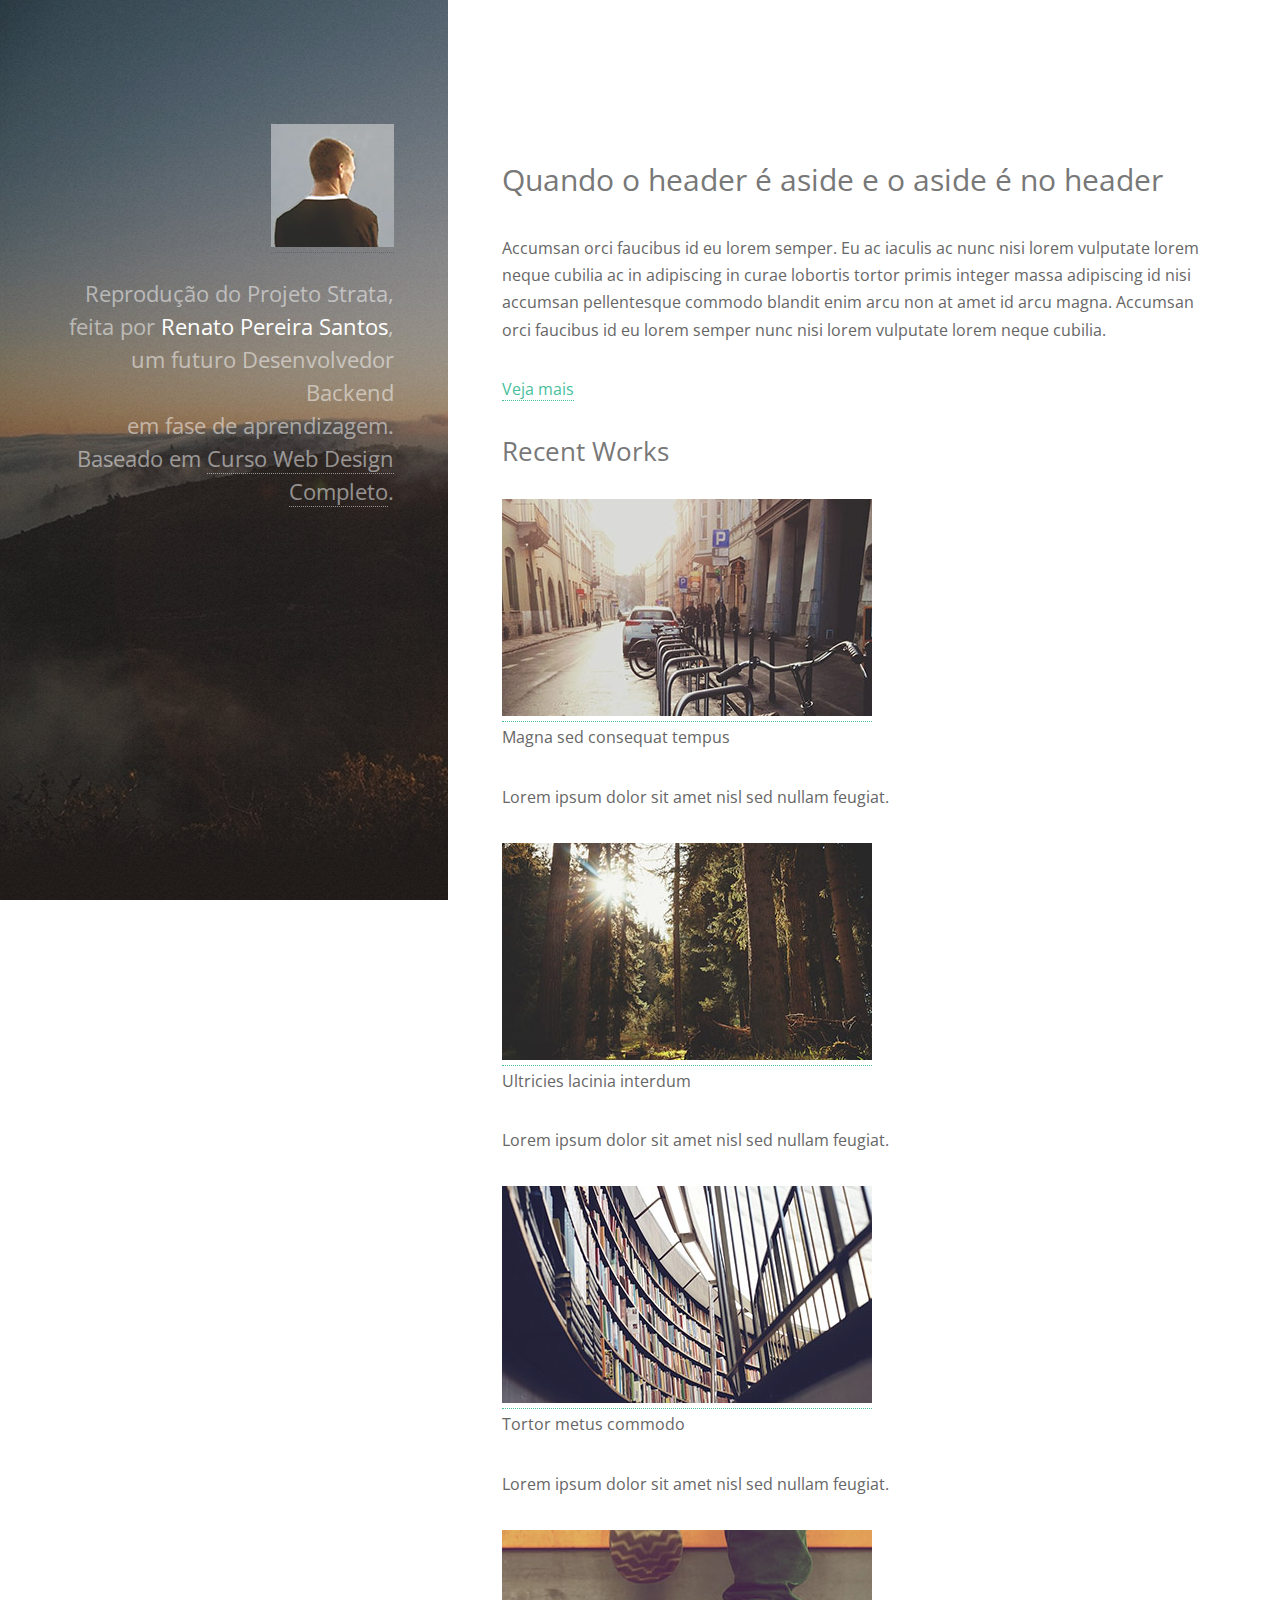
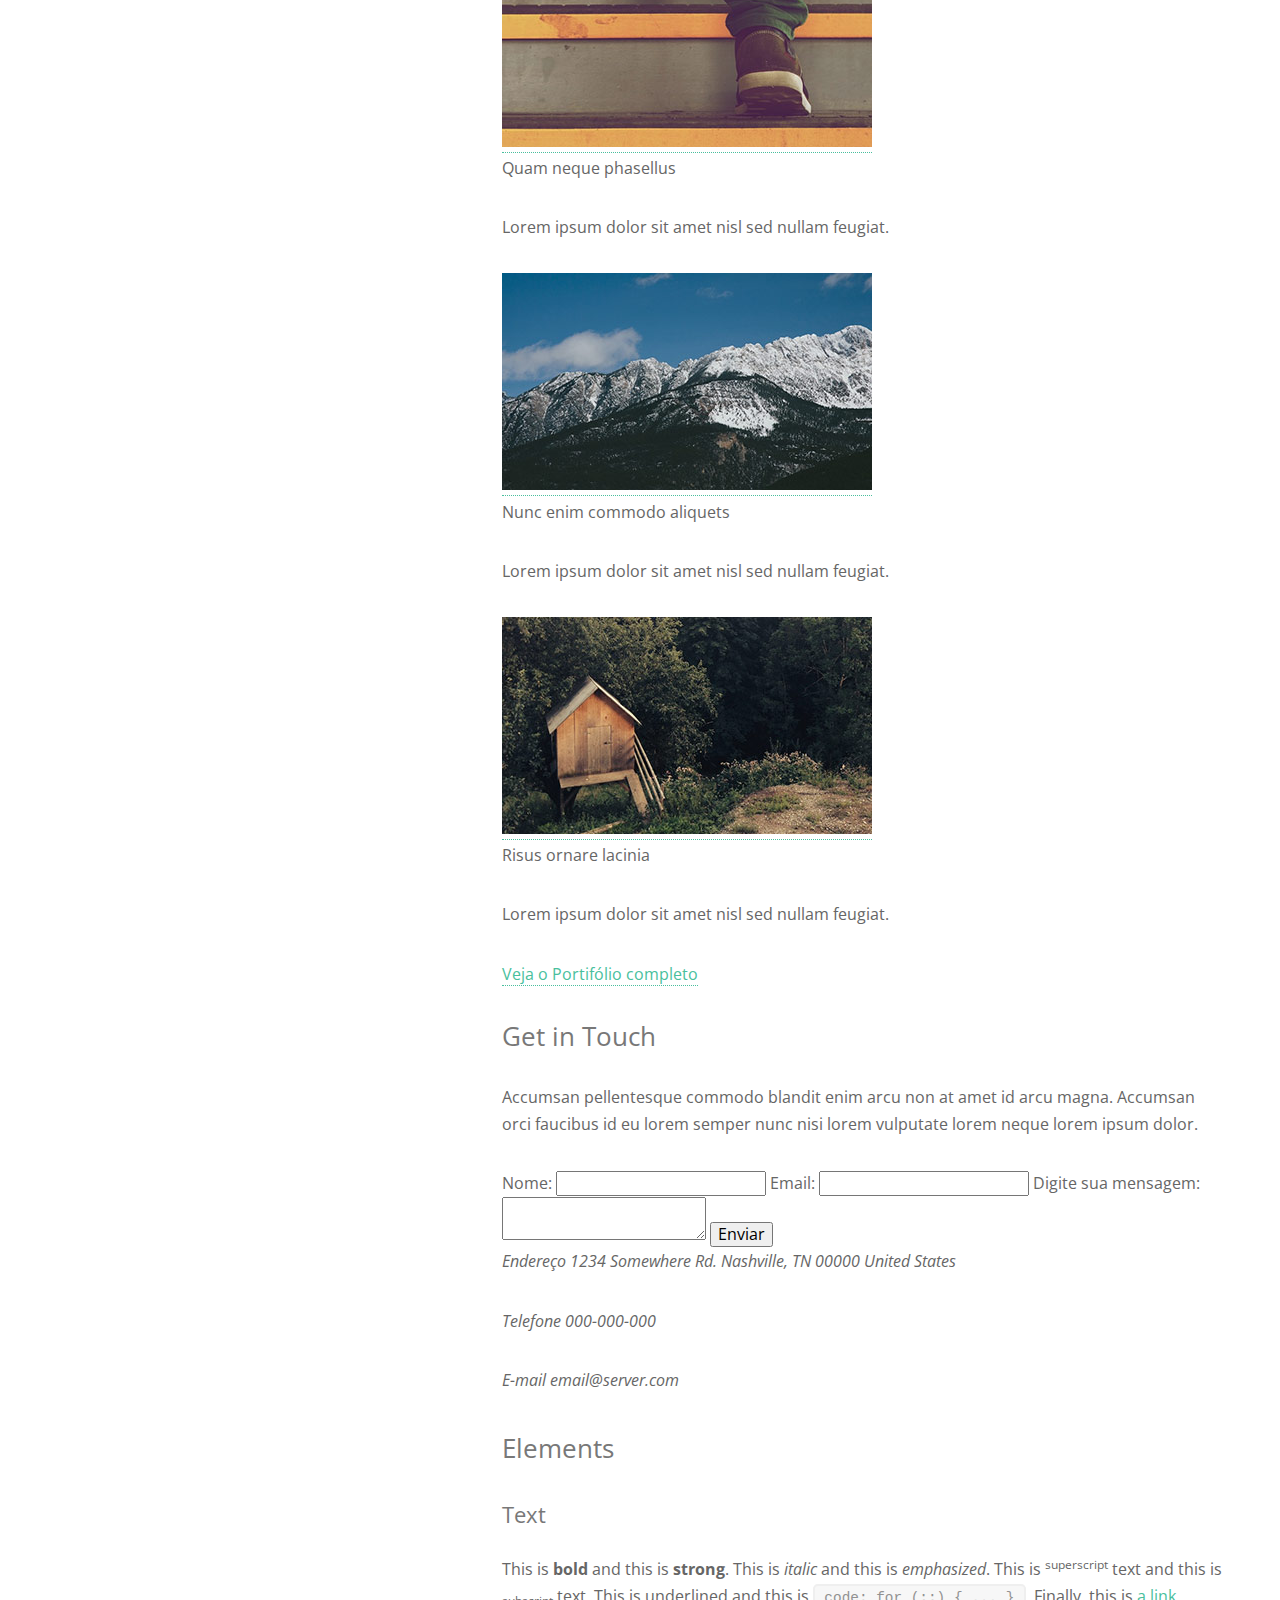
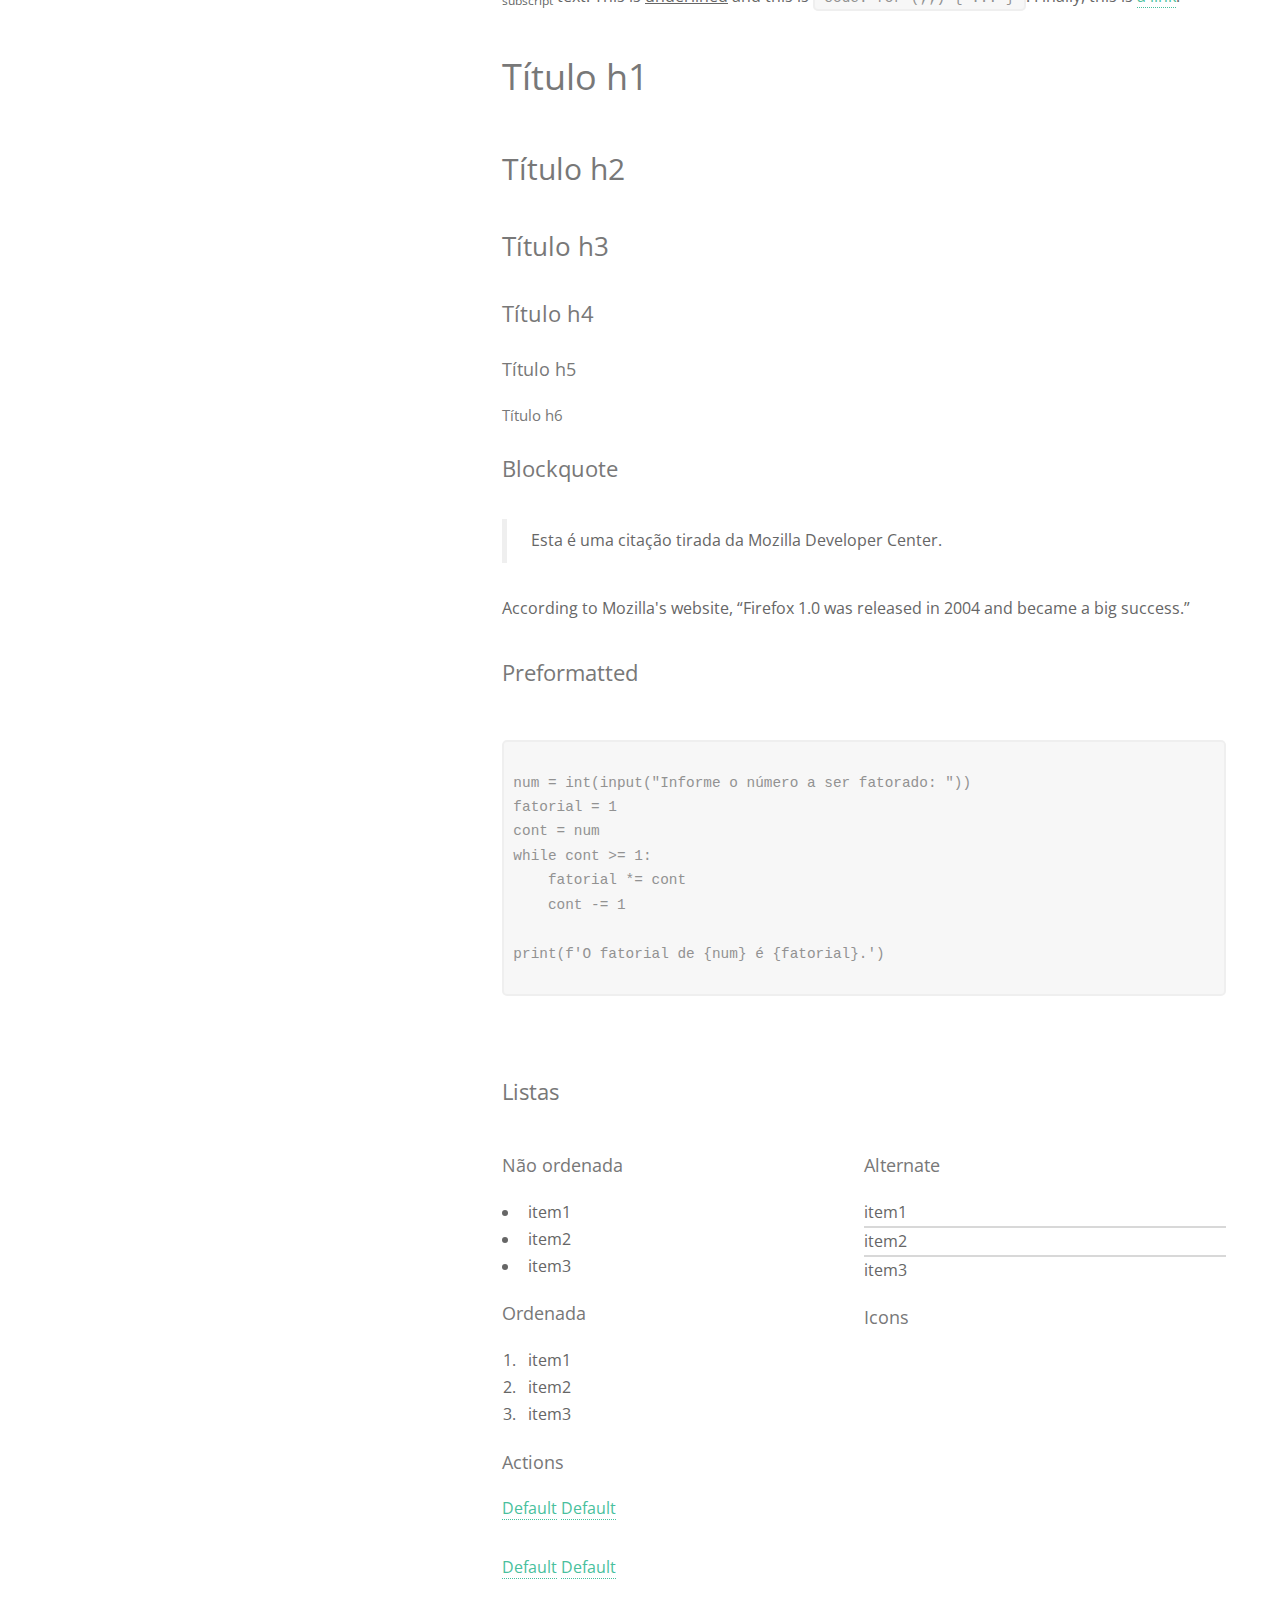
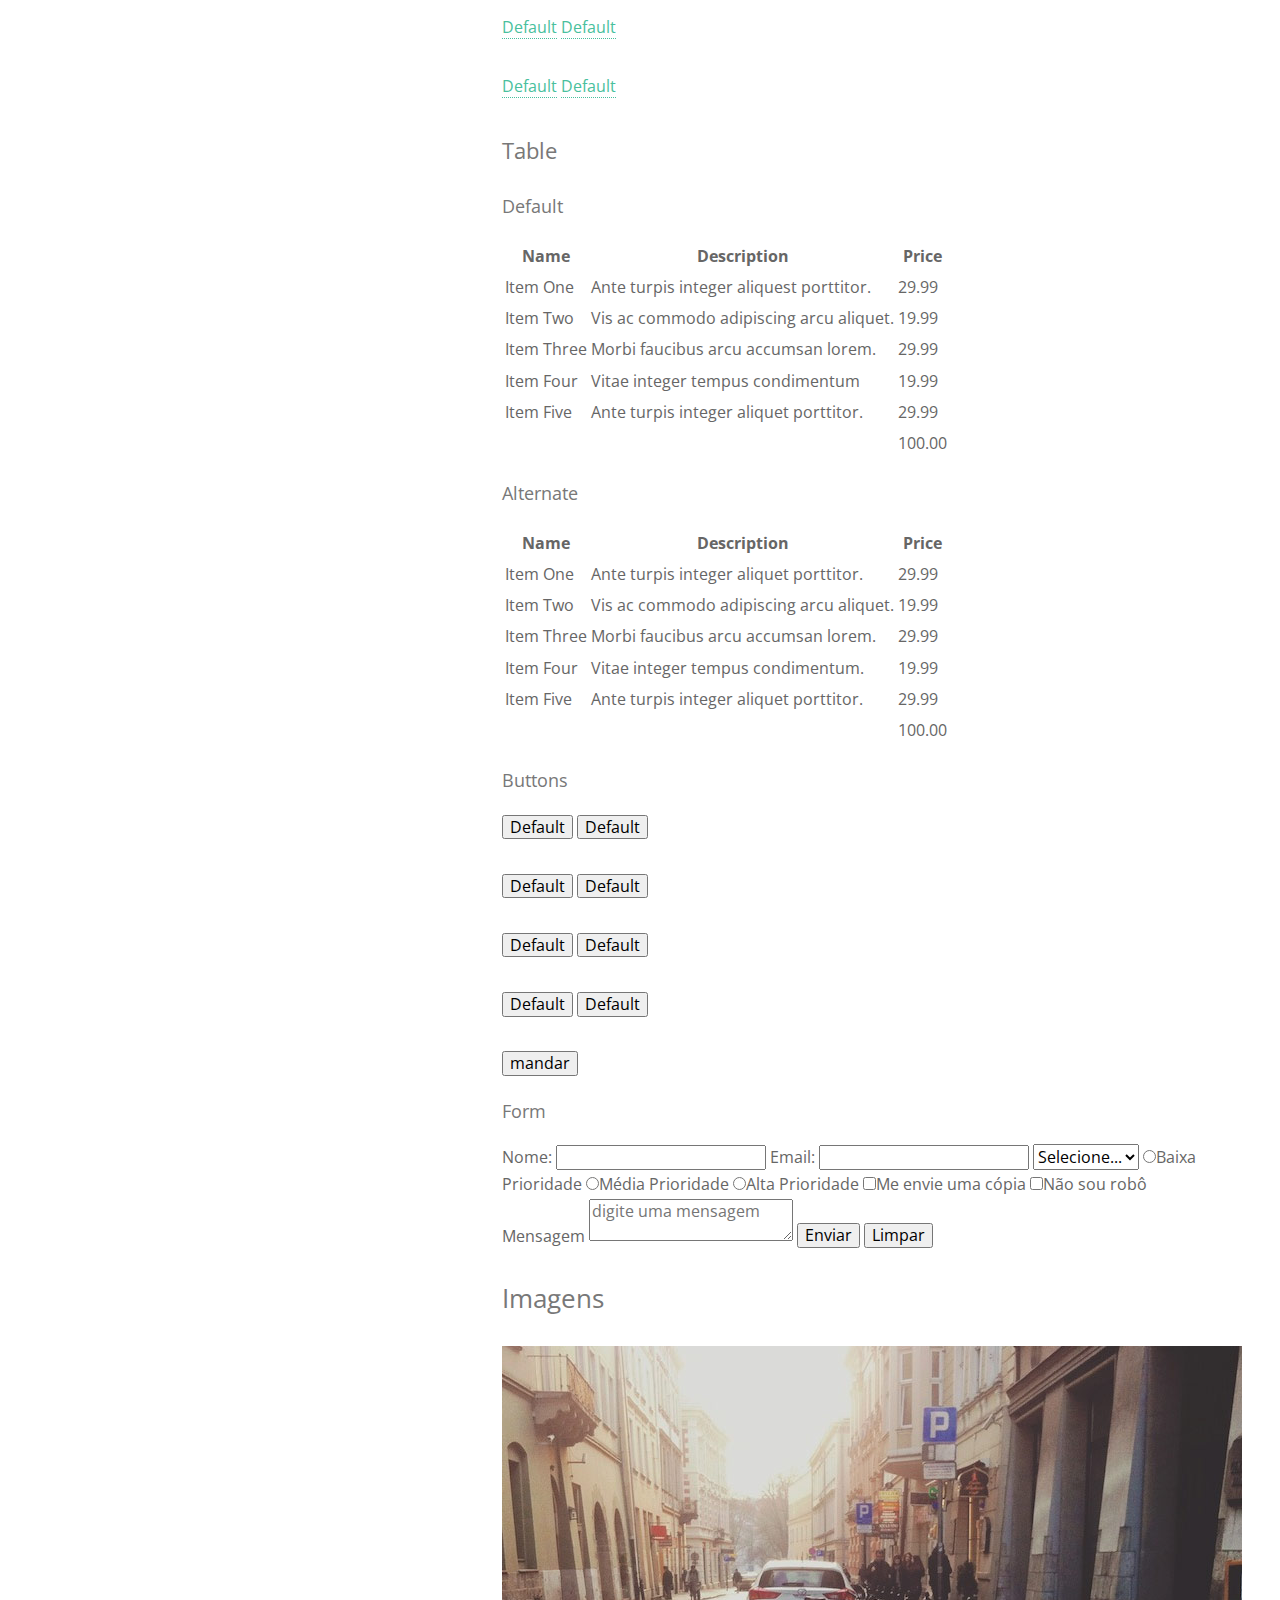
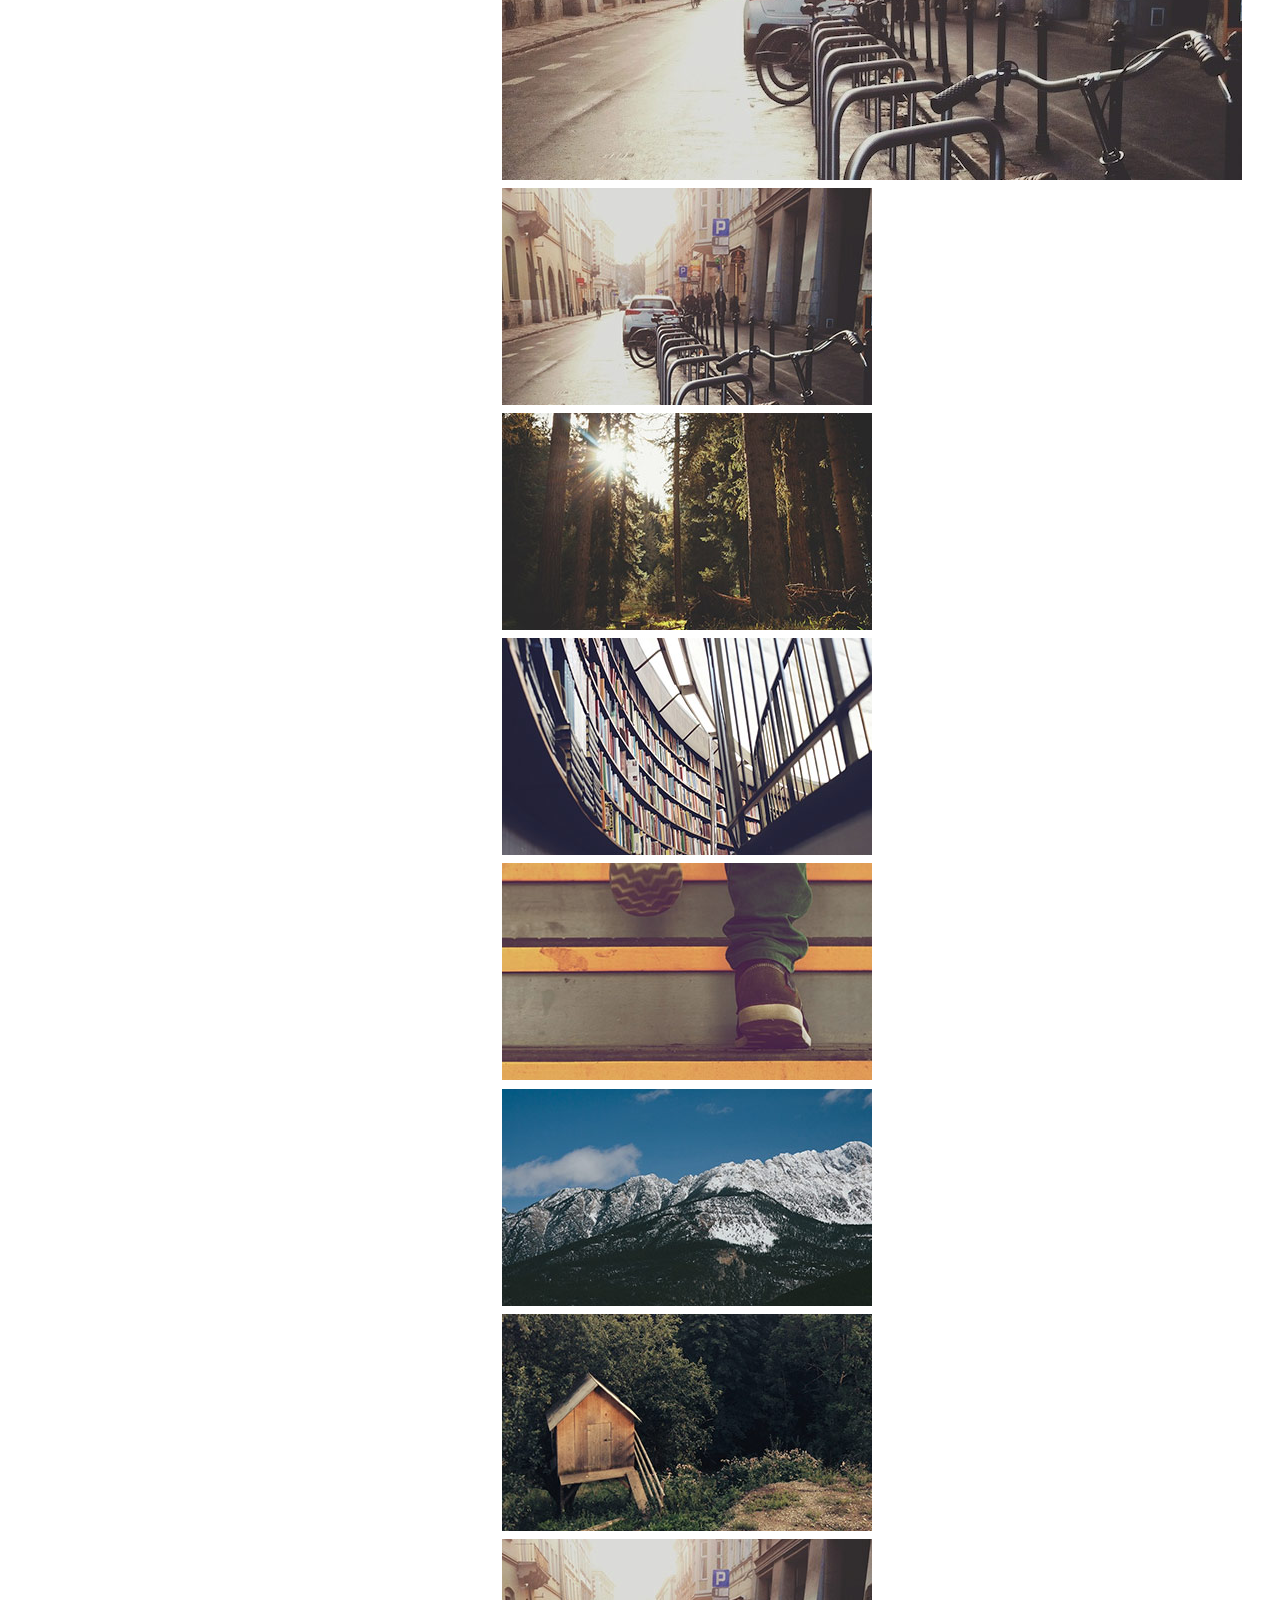
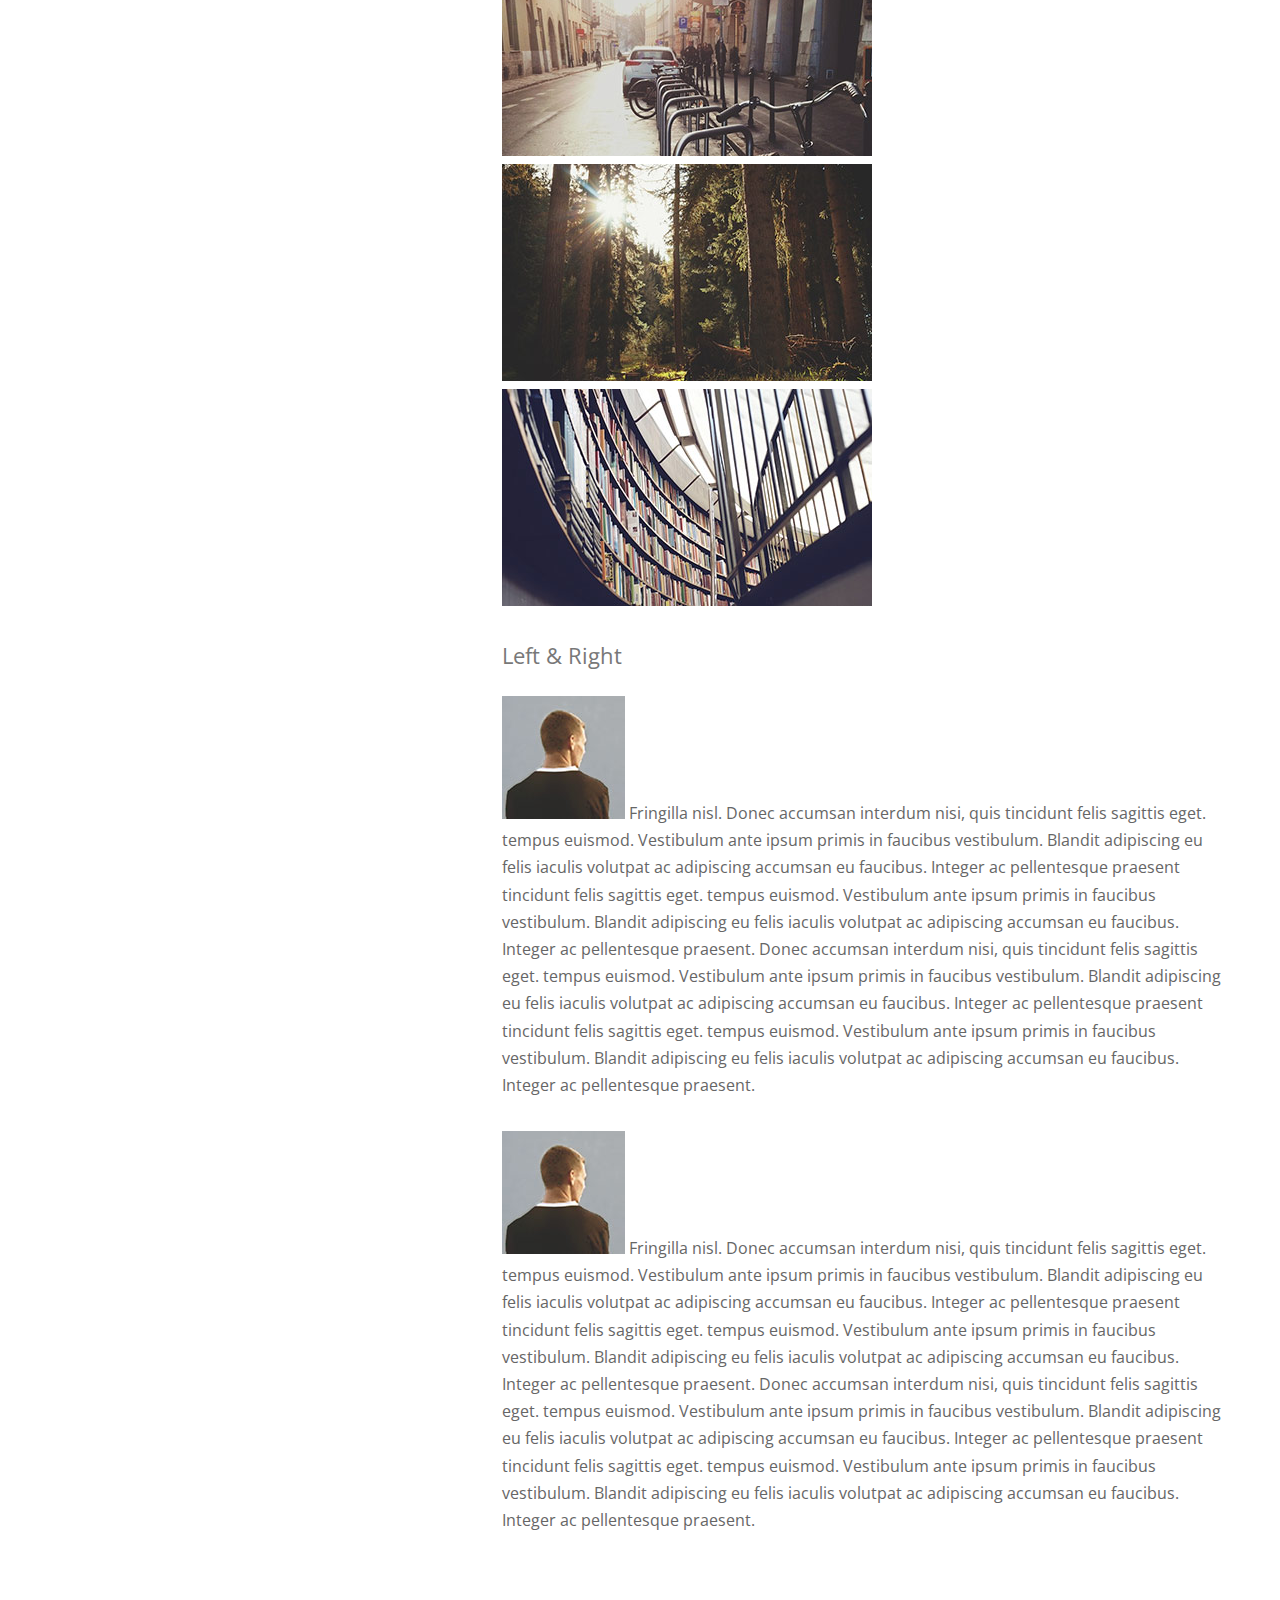
==== ProjetoStrata/index.html @ f1756f16 "att HTML/CSS" ====
<!DOCTYPE html>
<html lang="pt-br">
<head>
    <title>Projeto Strata</title>
    <meta charset="UTF-8">
    <meta name="author" content="Renato">
    <meta name="description" content="descrição da página">
    <meta name="keywords" content="html5, css, tecnologia">
    <link rel="stylesheet" href="https://use.fontawesome.com/releases/v5.0.13/css/all.css" integrity="sha384-DNOHZ68U8hZfKXOrtjWvjxusGo9WQnrNx2sqG0tfsghAvtVlRW3tvkXWZh58N9jp" crossorigin="anonymous">

    <link rel="preconnect" href="https://fonts.gstatic.com">
    <link href="https://fonts.googleapis.com/css2?family=Open+Sans&display=swap" rel="stylesheet"> 
    <link rel="stylesheet" href="css/normalize.css">
    <link rel="stylesheet" href="css/estilo.css">

</head>
<body>
    <header class="main-header">
        <a href="index.html" class="main-header-link">
            <img src="images/avatar.jpg" alt="texto alternativo">
        </a>
        <h1 class="main-header-title">Reprodução do Projeto Strata, <br> feita por <strong>Renato Pereira Santos</strong>, <br> um futuro Desenvolvedor Backend <br> em fase de aprendizagem. <br>
        Baseado em <a href="https://www.udemy.com/course/curso-web-design-fundamentos-aprenda-html-css-e-javascript/" class="main-header-link">Curso Web Design Completo</a>.</h1>
    </header>
    <main class="main-content">
        <section class="main-content-section">
            <h2>Quando o header é aside e o aside é no header</h2>

            <p>Accumsan orci faucibus id eu lorem semper. Eu ac iaculis ac nunc nisi lorem vulputate lorem neque cubilia ac in adipiscing in curae lobortis tortor primis integer massa adipiscing id nisi accumsan pellentesque commodo blandit enim arcu non at amet id arcu magna. Accumsan orci faucibus id eu lorem semper nunc nisi lorem vulputate lorem neque cubilia.</p>

            <a href="#" title="Veja mais" class="button-default">Veja mais</a>
        </section>

        <section class="main-content-section">
            <h3>Recent Works</h3>

            <article class="recent-works-card">
                <a href="images/fulls/01.jpg">
                    <img src="images/thumbs/01.jpg" alt="descrição">
                </a>
                <p class="recent-works-card-title">Magna sed consequat tempus</p>
                <p>Lorem ipsum dolor sit amet nisl sed nullam feugiat.</p>
            </article>

            <article class="recent-works-card">
                <a href="images/fulls/02.jpg">
                    <img src="images/thumbs/02.jpg" alt="descrição">
                </a>
                <p class="recent-works-card-title">Ultricies lacinia interdum</p>
                <p>Lorem ipsum dolor sit amet nisl sed nullam feugiat.</p>
            </article>

            <article class="recent-works-card">
                <a href="images/fulls/03.jpg">
                    <img src="images/thumbs/03.jpg" alt="descrição">
                </a>
                <p class="recent-works-card-title">Tortor metus commodo</p>
                <p>Lorem ipsum dolor sit amet nisl sed nullam feugiat.</p>
            </article>

            <article class="recent-works-card">
                <a href="images/fulls/04.jpg">
                    <img src="images/thumbs/04.jpg" alt="descrição">
                </a>
                <p class="recent-works-card-title">Quam neque phasellus</p>
                <p>Lorem ipsum dolor sit amet nisl sed nullam feugiat.</p>
            </article>

            <article class="recent-works-card">
                <a href="images/fulls/05.jpg">
                    <img src="images/thumbs/05.jpg" alt="descrição">
                </a>
                <p class="recent-works-card-title">Nunc enim commodo aliquets</p>
                <p>Lorem ipsum dolor sit amet nisl sed nullam feugiat.</p>
            </article>

            <article class="recent-works-card">
                <a href="images/fulls/06.jpg">
                    <img src="images/thumbs/06.jpg" alt="descrição">
                </a>
                <p class="recent-works-card-title">Risus ornare lacinia</p>
                <p>Lorem ipsum dolor sit amet nisl sed nullam feugiat.</p>
            </article>

            <a href="#" title="Veja o Portifólio completo" class="button-default">Veja o Portifólio completo</a>
        </section>

        <section class="main-content-section">
            <h3>Get in Touch</h3>

            <p>Accumsan pellentesque commodo blandit enim arcu non at amet id arcu magna. Accumsan orci faucibus id eu lorem semper nunc nisi lorem vulputate lorem neque lorem ipsum dolor.</p>

            <form action="#" method="POST">
                <label for="nome">Nome:</label>
                <input type="text" name="nome" id="nome">

                <label for="email">Email:</label>
                <input type="email" name="email" id="email">

                <label for="mensagem">Digite sua mensagem:</label>
                <textarea name="mensagem" id="mensagem" ></textarea>
                <input type="submit" value="Enviar">
            </form>

            <address>
                <p>
                    <span>Endereço</span>
                    1234 Somewhere Rd. Nashville, TN 00000 United States 
                </p>

                <p>
                    <span>Telefone</span>
                    000-000-000
                </p>

                <p>
                    <span>E-mail</span>
                    email@server.com
                </p>
            </address>
        </section>

        <section class="main-content-section">
            <h3>Elements</h3>

            <h4>Text</h4>
            <p>This is <b>bold</b> and this is <strong>strong</strong>. This is <i>italic</i> and this is <em>emphasized</em>. This is <sup>superscript</sup> text and this is <sub>subscript</sub> text. This is <u>underlined</u> and this is <code>code: for (;;) { ... }</code>. Finally, this is <a href="#">a link</a>. 
            </p>

            <h1>Título h1</h1>
            <h2>Título h2</h2>
            <h3>Título h3</h3>
            <h4>Título h4</h4>
            <h5>Título h5</h5>
            <h6>Título h6</h6>

            <h4>Blockquote</h4>
            <blockquote cite="http://developer.mozilla.org">Esta é uma citação tirada da Mozilla Developer Center.</blockquote>

              <p>According to Mozilla's website,
                <q
                cite="https://www.mozilla.org/en-US/about/history/details/">Firefox 1.0
                was released in 2004 and became a big success.</q></p>
            
            <h4>Preformatted</h4>

            <pre>
                <code>
num = int(input("Informe o número a ser fatorado: "))
fatorial = 1
cont = num
while cont >= 1:
    fatorial *= cont
    cont -= 1

print(f'O fatorial de {num} é {fatorial}.')
                </code>
            </pre>

            <h4>Listas</h4>

            <div class="row">
                <div class="col-2">

                    <h5>Não ordenada</h5>
                    <ul>
                        <li>item1</li>
                        <li>item2</li>
                        <li>item3</li>
                    </ul>

                    <h5>Ordenada</h5>
                    <ol>
                        <li>item1</li>
                        <li>item2</li>
                        <li>item3</li>
                    </ol>

                </div>

                <div class="col-2">

                    <h5>Alternate</h5>
                    <ul class="ul-alternate">
                        <li>item1</li>
                        <li>item2</li>
                        <li>item3</li>
                    </ul>

                    <h5>Icons</h5>
                    <ul class="ul-icons">
                        <li><i class="fab fa-twitter"></i></li>
                        <li><i class="fab fa-facebook-square"></i></li>
                        <li><i class="fab fa-github"></i></li>
                        <li><i class="fab fa-instagram"></i></li>
                    </ul>

                </div>
            </div>
            

            <h5>Actions</h5>

            <p>
                <a href="#" class="button-default">Default</a>
                <a href="#" class="button-default button-default-stroke">Default</a>
            </p>

            <p>
                <a href="#" class="button-default button-default-small">Default</a>
                <a href="#" class="button-default button-default-small button-default-stroke">Default</a>
            </p>

            <p>
                <a href="#" class="button-default button-default-full">Default</a>
                <a href="#" class="button-default button-default-full button-default-stroke">Default</a>
            </p>

            <p>
                <a href="#" class="button-default button-default-full button-small">Default</a>
                <a href="#" class="button-default button-default-full button-default-small button-default-stroke">Default</a>
            </p>

            <h4>Table</h4>

            <h5>Default</h5>

            <table class="table">
                <thead>
                    <th>Name</th>
                    <th>Description</th>
                    <th>Price</th>
                </thead>
                <tfoot>
                    <td colspan="2"></td>
                    <td>100.00</td>
                </tfoot>
                <tbody>
                    <tr>
                        <td>Item One</td>
                        <td>Ante turpis integer aliquest porttitor.</td>
                        <td>29.99</td>
                    </tr>
                    <tr>
                        <td>Item Two</td>
                        <td>Vis ac commodo adipiscing arcu aliquet.</td>
                        <td>19.99</td>
                    </tr>
                    <tr>
                        <td>Item Three</td>
                        <td>Morbi faucibus arcu accumsan lorem.</td>
                        <td>29.99</td>
                    </tr>
                    <tr>
                        <td>Item Four</td>
                        <td>Vitae integer tempus condimentum</td>
                        <td>19.99</td>
                    </tr>
                    <tr>
                        <td>Item Five</td>
                        <td>Ante turpis integer aliquet porttitor.</td>
                        <td>29.99</td>
                    </tr>
                </tbody>
            </table>

            <h5>Alternate</h5>

            <table class="table-alternate">
                <thead>
                    <th>Name</th>
                    <th>Description</th>
                    <th>Price</th>
                </thead>
                <tfoot>
                    <td colspan="2"></td>
                    <td>100.00</td>
                </tfoot>
                <tbody>
                    <tr>
                        <td>Item One</td>
                        <td>Ante turpis integer aliquet porttitor.</td>
                        <td>29.99</td>
                    </tr>
                    <tr>
                        <td>Item Two</td>
                        <td>Vis ac commodo adipiscing arcu aliquet.</td>
                        <td>19.99</td>
                    </tr>
                    <tr>
                        <td>Item Three</td>
                        <td>Morbi faucibus arcu accumsan lorem.</td>
                        <td>29.99</td>
                    </tr>
                    <tr>
                        <td>Item Four</td>
                        <td>Vitae integer tempus condimentum.</td>
                        <td>19.99</td>
                    </tr>
                    <tr>
                        <td>Item Five</td>
                        <td>Ante turpis integer aliquet porttitor.</td>
                        <td>29.99</td>
                    </tr>
                </tbody>
            </table>

            <h5>Buttons</h5>

            <p>
                <button class="button-default">Default</button>
                <button class="button-default button-default-stroke">Default</button>
            </p>

            <p>
                <button class="button-default button-default-small">Default</button>
                <button class="button-default button-default-small button-default-stroke">Default</button>
            </p>

            <p>
                <button class="button-default button-default-full">Default</button>
                <button class="button-default button-default-full button-default-stroke">Default</button>
            </p>

            <p>
                <button class="button-default button-default-full button-small">Default</button>
                <button class="button-default button-default-full button-default-small button-default-stroke">Default</button>
            </p>

            <input type="submit" class="button-default" value="mandar">

            <h5>Form</h5>

            <form action="POST">
                <label for="name">Nome:</label>
                <input type="text" name="name" id="name">

                <label for="email">Email:</label>
                <input type="email" name="email" id="email">

                <select>
                    <option value="0">Selecione...</option>
                    <option value="1">HTML</option>
                    <option value="2">CSS</option>
                    <option value="3">JavaScript</option>
                </select>

                <label><input type="radio" value="baixa" name="prioridade">Baixa Prioridade</label>

                <label><input type="radio" value="media" name="prioridade">Média Prioridade</label>

                <label><input type="radio" value="alta" name="prioridade">Alta Prioridade</label>

                <label><input type="checkbox" name="copy" value="1">Me envie uma cópia</label>

                <label><input type="checkbox" name="human" value="1">Não sou robô</label>

                <label for="msg">Mensagem</label>
                <textarea placeholder="digite uma mensagem" id="msg"></textarea>

                <input type="submit" class="button-default" value="Enviar">

                <input type="reset" class="button-default-stroke" value="Limpar">
            </form>
        </section>

        <section>
            <h3>Imagens</h3>

            <div class="gallery-img">
                <img src="images/fulls/01.jpg" alt="descrição">
            </div>

            <div class="gallery-thumb">
                <img src="images/thumbs/01.jpg" alt="descrição">
                <img src="images/thumbs/02.jpg" alt="descrição">
                <img src="images/thumbs/03.jpg" alt="descrição">
                <img src="images/thumbs/04.jpg" alt="descrição">
                <img src="images/thumbs/05.jpg" alt="descrição">
                <img src="images/thumbs/06.jpg" alt="descrição">
                <img src="images/thumbs/01.jpg" alt="descrição">
                <img src="images/thumbs/02.jpg" alt="descrição">
                <img src="images/thumbs/03.jpg" alt="descrição">
            </div>

            <h4>Left &amp; Right</h4>

            <p>
                <img src="images/avatar.jpg" alt="perfil" class="img-left"> Fringilla nisl. Donec accumsan interdum nisi, quis tincidunt felis sagittis eget. tempus euismod. Vestibulum ante ipsum primis in faucibus vestibulum. Blandit adipiscing eu felis iaculis volutpat ac adipiscing accumsan eu faucibus. Integer ac pellentesque praesent tincidunt felis sagittis eget. tempus euismod. Vestibulum ante ipsum primis in faucibus vestibulum. Blandit adipiscing eu felis iaculis volutpat ac adipiscing accumsan eu faucibus. Integer ac pellentesque praesent. Donec accumsan interdum nisi, quis tincidunt felis sagittis eget. tempus euismod. Vestibulum ante ipsum primis in faucibus vestibulum. Blandit adipiscing eu felis iaculis volutpat ac adipiscing accumsan eu faucibus. Integer ac pellentesque praesent tincidunt felis sagittis eget. tempus euismod. Vestibulum ante ipsum primis in faucibus vestibulum. Blandit adipiscing eu felis iaculis volutpat ac adipiscing accumsan eu faucibus. Integer ac pellentesque praesent.
            </p>
            <p>
                <img src="images/avatar.jpg" alt="perfil" class="img-right"> Fringilla nisl. Donec accumsan interdum nisi, quis tincidunt felis sagittis eget. tempus euismod. Vestibulum ante ipsum primis in faucibus vestibulum. Blandit adipiscing eu felis iaculis volutpat ac adipiscing accumsan eu faucibus. Integer ac pellentesque praesent tincidunt felis sagittis eget. tempus euismod. Vestibulum ante ipsum primis in faucibus vestibulum. Blandit adipiscing eu felis iaculis volutpat ac adipiscing accumsan eu faucibus. Integer ac pellentesque praesent. Donec accumsan interdum nisi, quis tincidunt felis sagittis eget. tempus euismod. Vestibulum ante ipsum primis in faucibus vestibulum. Blandit adipiscing eu felis iaculis volutpat ac adipiscing accumsan eu faucibus. Integer ac pellentesque praesent tincidunt felis sagittis eget. tempus euismod. Vestibulum ante ipsum primis in faucibus vestibulum. Blandit adipiscing eu felis iaculis volutpat ac adipiscing accumsan eu faucibus. Integer ac pellentesque praesent.
            </p>
        </section>
    </main>
    <footer class="main-footer"></footer>
</body>
</html>
---- ProjetoStrata/css/estilo.css ----
body{
    font-family: 'Open Sans', Arial, Helvetica, sans-serif;
    color: #666;
    line-height: 1.7;
}

a{
    transition: color .2s linear, border .2s linear;
    text-decoration: none;
    border-bottom: 1px dotted;
    color: #49bf9d;
}
a:hover{
    border-bottom-color: transparent;
}

p{
    margin: 0 0 2em;
}

h1, h2, h3, h4, h5, h6{
    color: #787878;
    font-weight: normal;
    /* 1em é sempre relativo ao tamanho da fonte (font-size) */
    margin: 1em 0;
}

h1{
    font-size: 36px;
}
h2{
    font-size: 30px;
}
h3{
    font-size: 26px;
}
h4{
    font-size: 22px;
}
h5{
    font-size: 18px;
}
h6{
    font-size: 15px;
}

sub, sup{
    font-size: 12px;
}
blockquote{
    border-left: 5px solid #efefef;
    margin: 2em 0;
    padding: .5em 0 .5em 1.5em;
}

code{
    background: #f7f7f7;
    border-radius: .35em;
    border: 2px solid #efefef;
    font-size: .9em;
    padding: .25em .65em;
    font-family: 'Courier New', Courier, monospace;
    color: #929292;
}

pre code{
    display: block;
}

ul, ol{
    margin: 0;
    padding: 0;
    padding-left: 1.1em;
}
li{
    padding-left: .5em;
}

.ul-alternate{
    list-style-type: none;
    padding-left: 0;

}
.ul-alternate li{
    border-bottom: 2px solid #d8d8d8;
    padding-left: 0;
}
.ul-alternate li:last-child{
    /* Estilizando o último elemento da ul (lista não ordenada) (last-child) */
    border: 0;
}

.ul-icons{
    list-style-type: none;
    padding-left: 0;
}
.ul-icons li{
    display: inline-block;
    font-size: 2em;
    color: #49bf9d;
}

.main-header{
    position: fixed;
    top: 0;
    left: 0;
    height: 100%;
    width: 35%;
    padding: 124px 54px 72px;
    box-sizing: border-box;
    background-image: url(../images/overlay.png), url(../images/bg.jpg);
    background-position: left top;
    background-size: auto, cover;
    text-align: right;
}

.main-header-title{
    font-size: 22px;
    line-height: 1.5;
    color: white;
    font-weight: normal;
    color: rgba(255, 255, 255, .5);
}

.main-header-title strong{
    color: white;
    font-weight: normal;
}

.main-header-link{
    /* O link está herdando a cor do elemento PAI (.main-header-title) */
    color: inherit;
}
.main-header-link:hover{
    color: #49bf9d;
}

.main-content{
    width: 65%;
    margin-left: 35%;
    padding: 124px 54px 72px;
    box-sizing: border-box;
}

.row{
    overflow: auto;
}

.col-2{
    width: 50%;
    float: left;
}
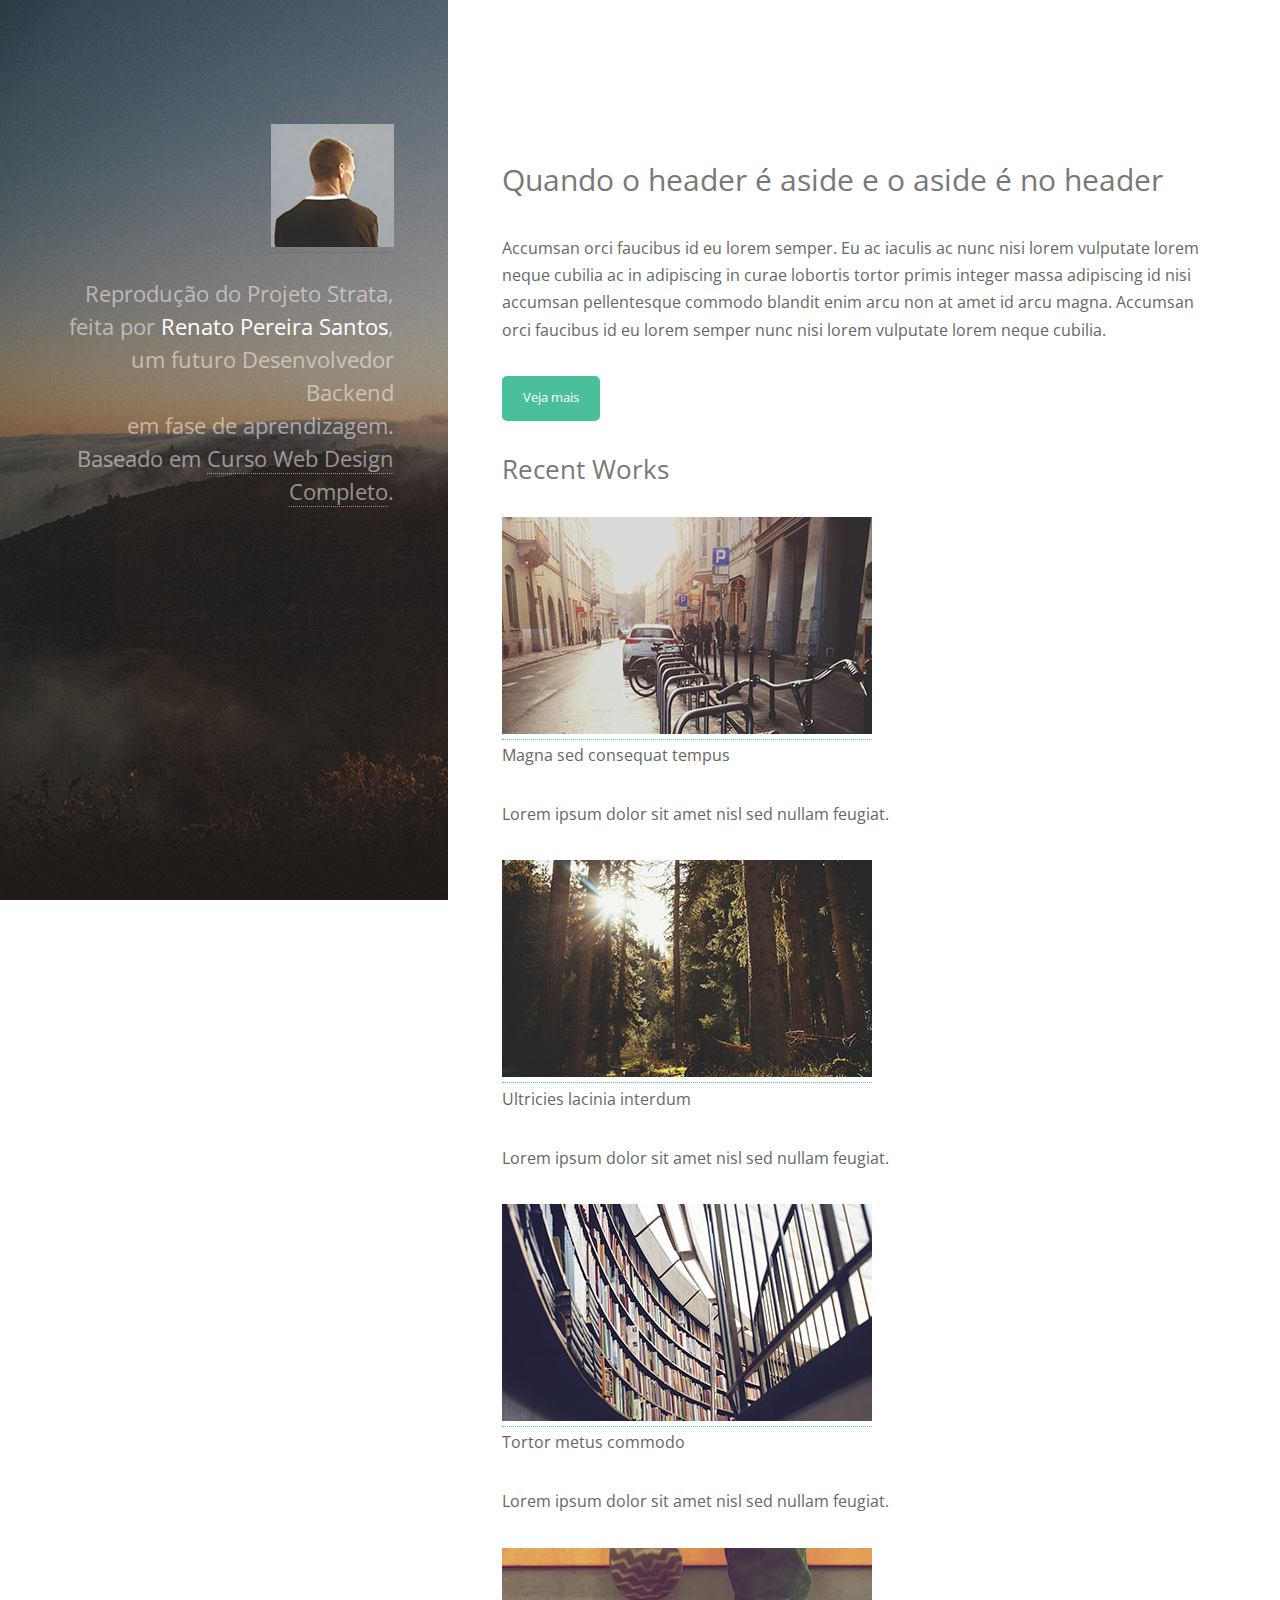
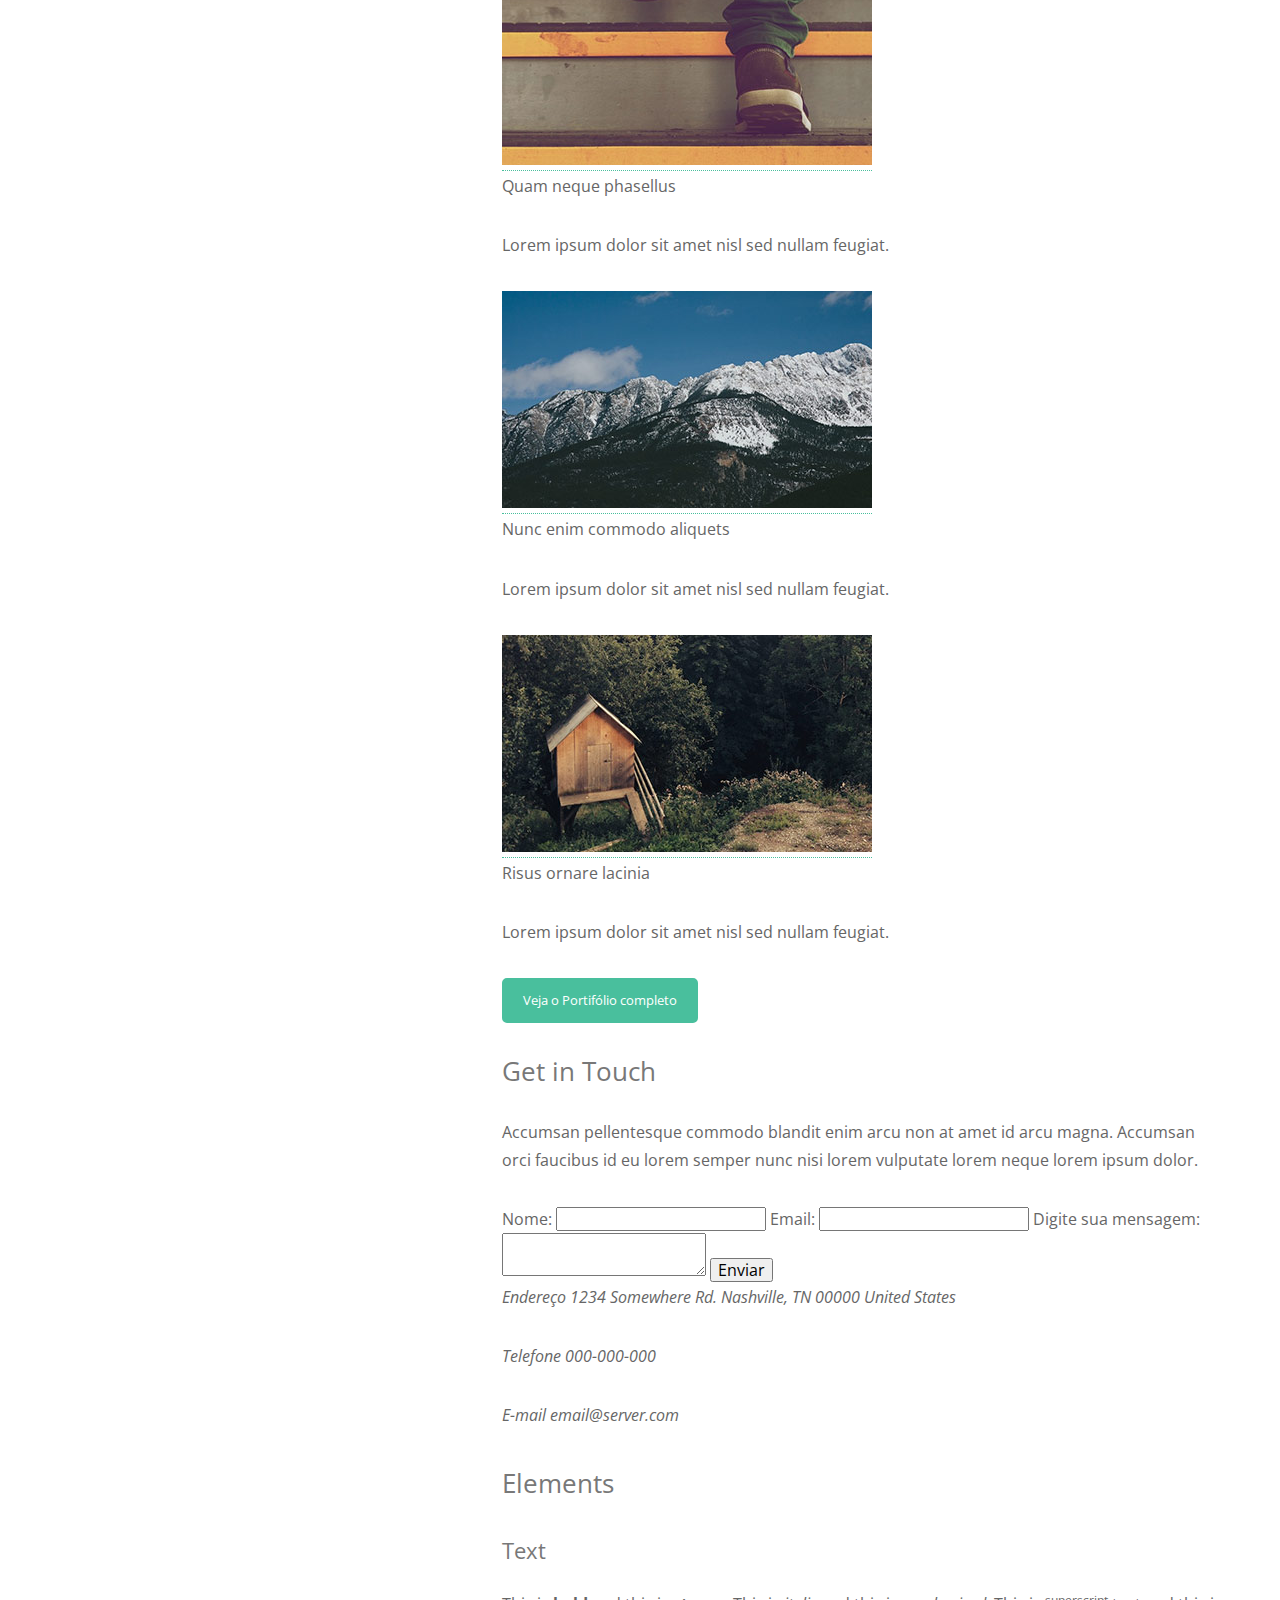
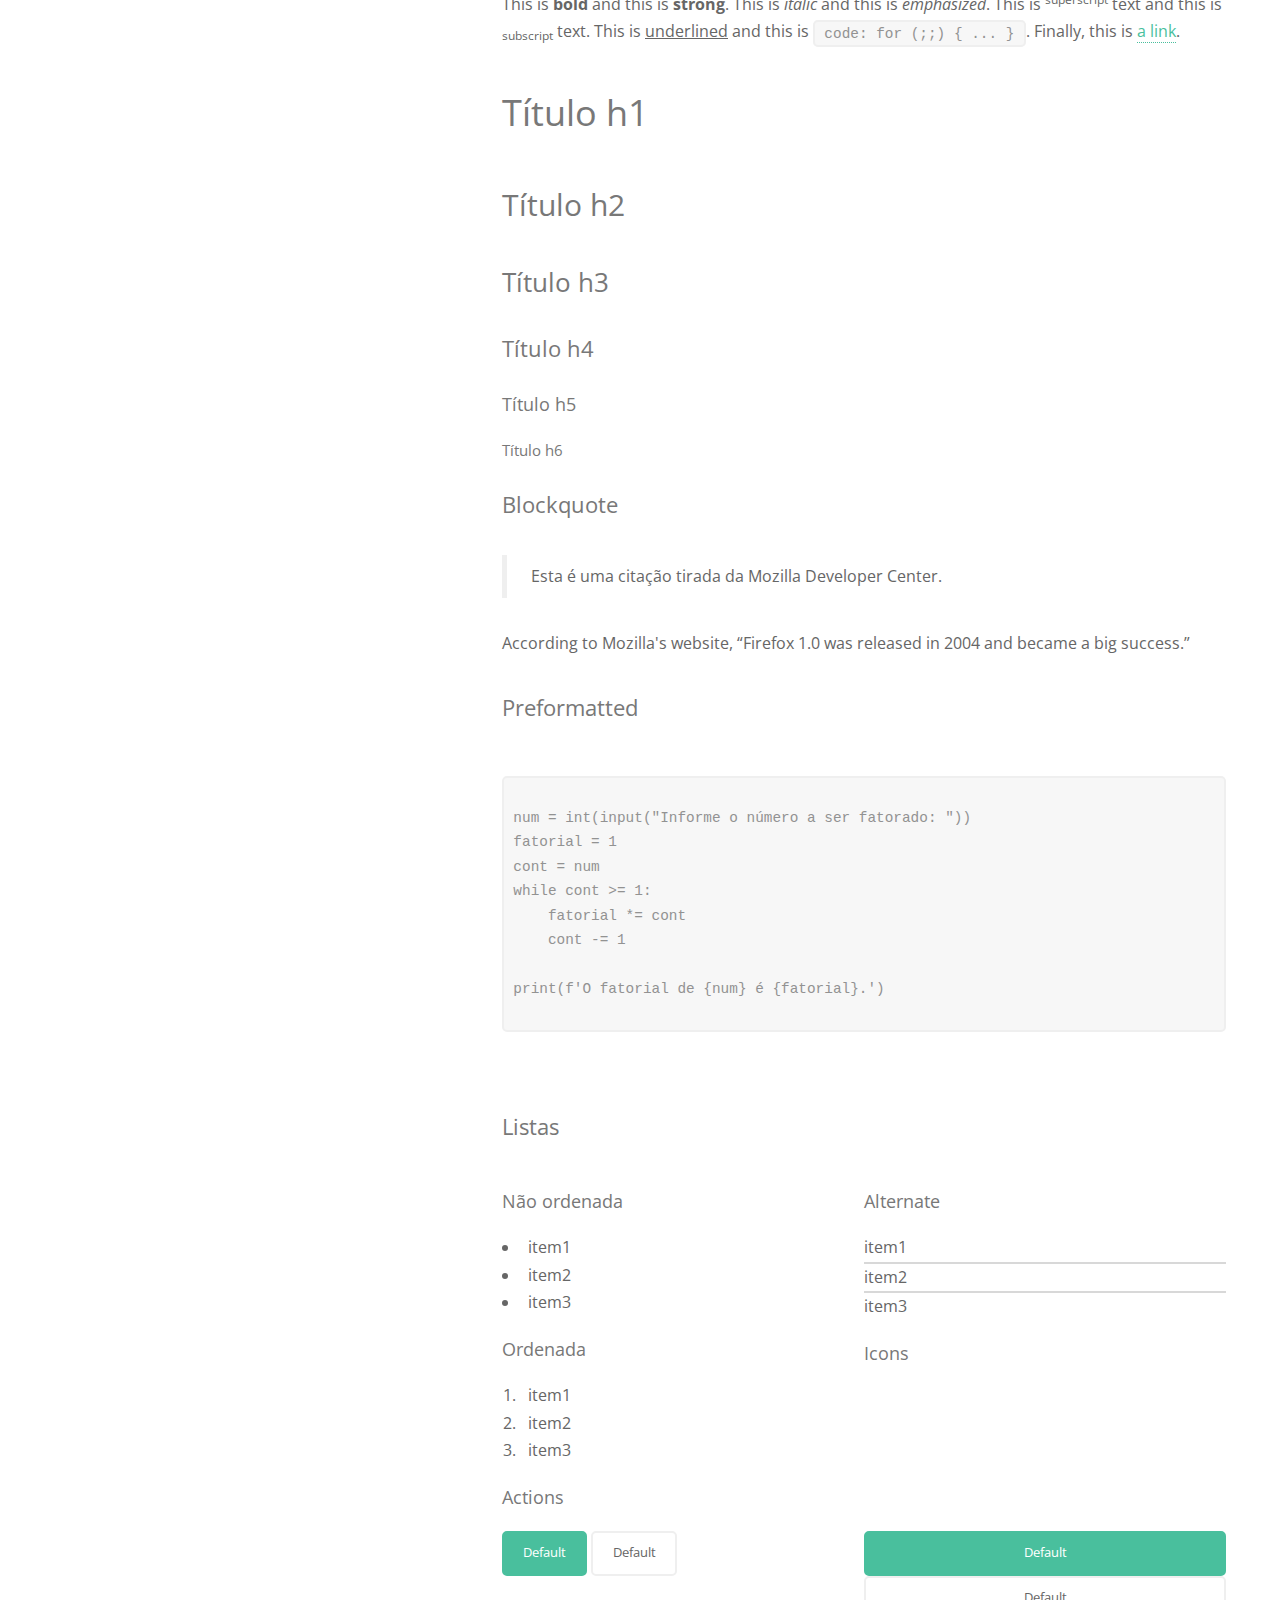
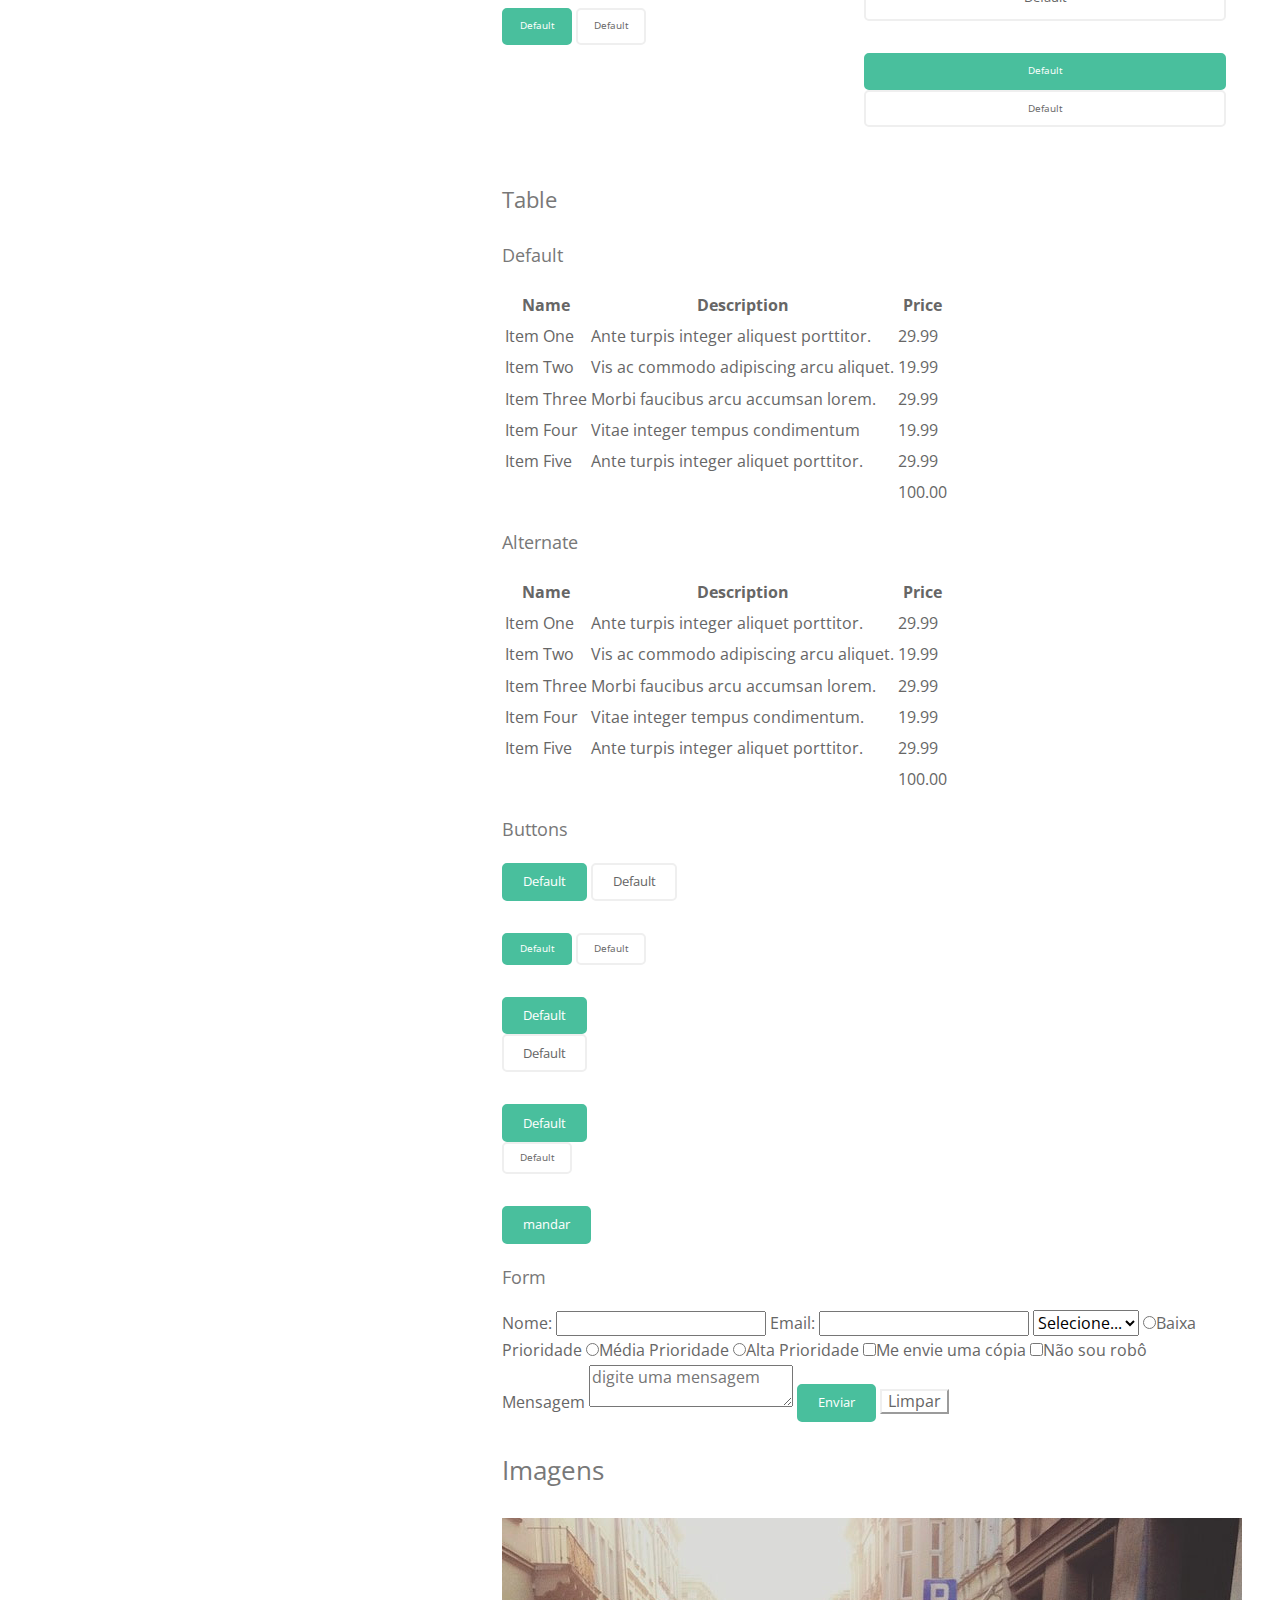
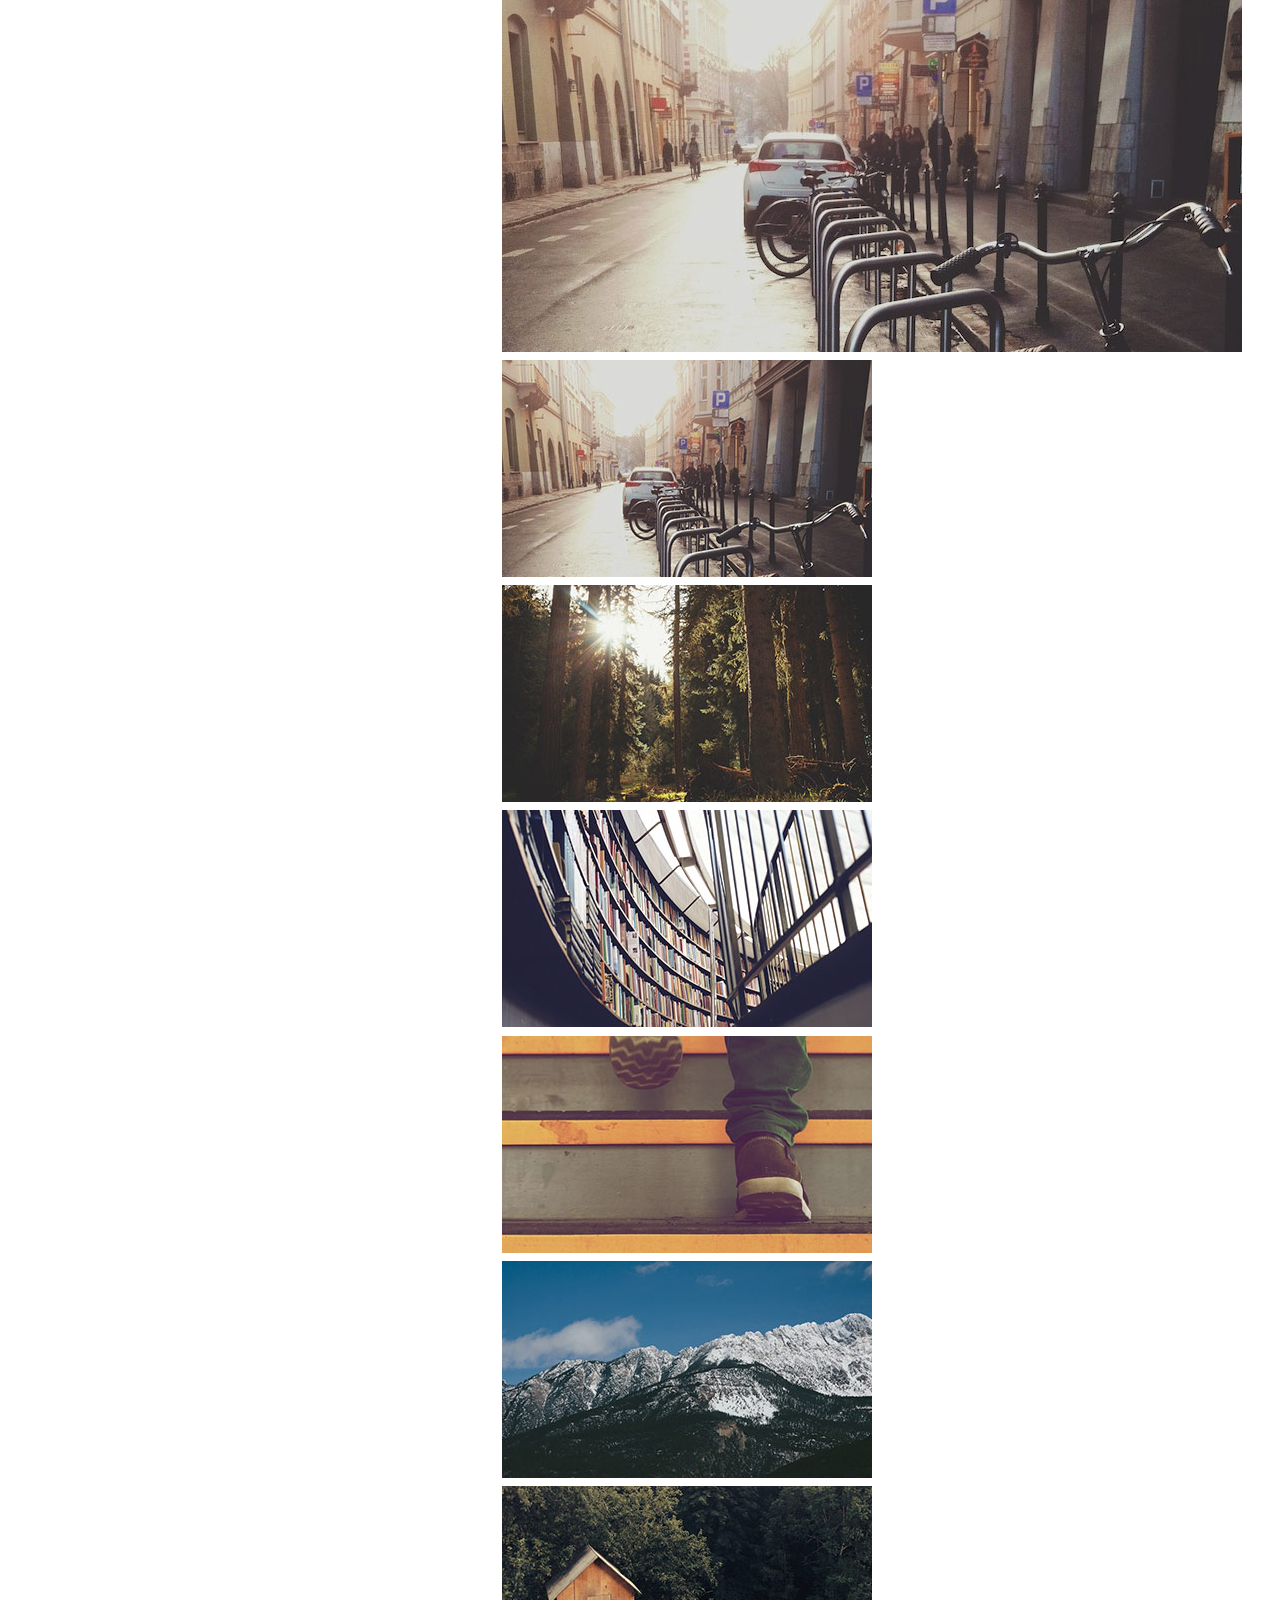
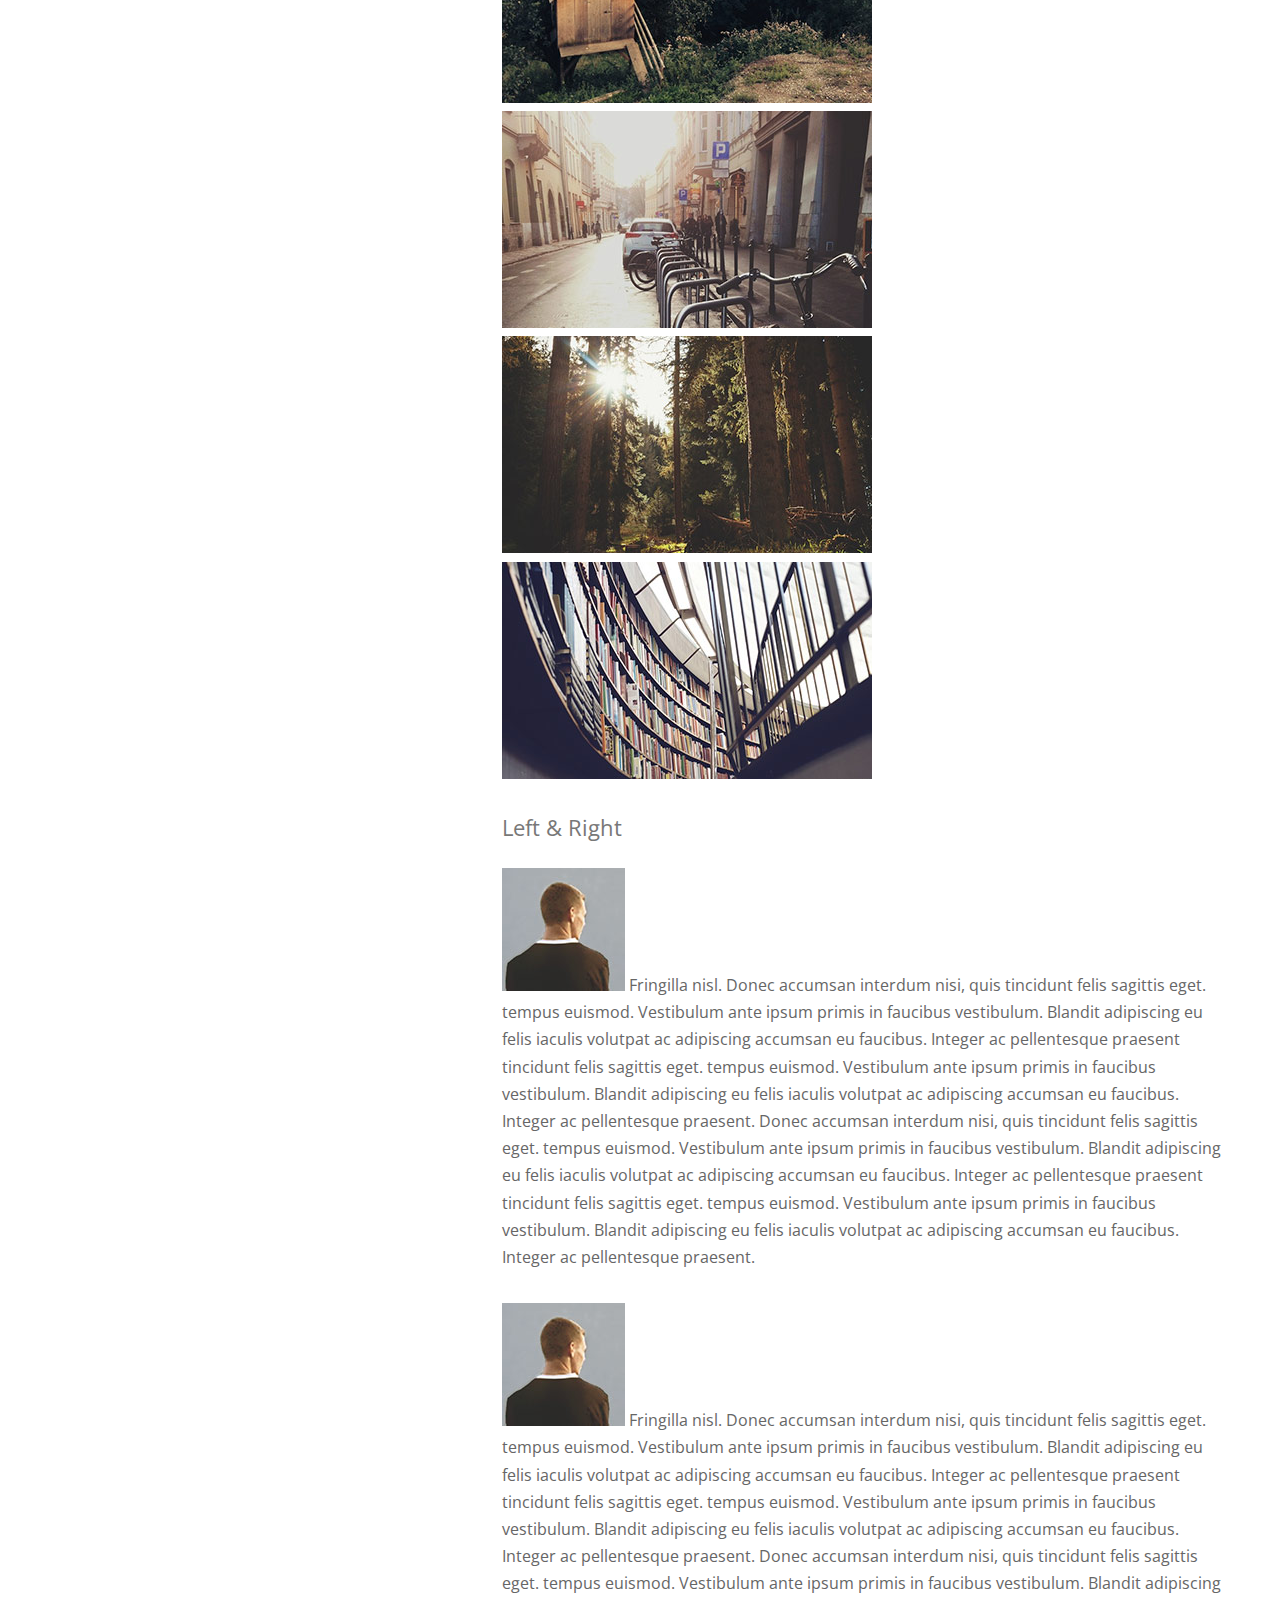
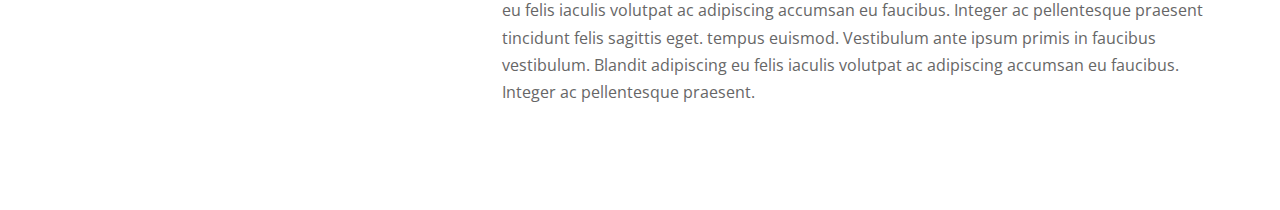
==== commit 4ca7bfb8: "atualização dos arquivos html/css." ====
--- a/ProjetoStrata/index.html
+++ b/ProjetoStrata/index.html
@@ -1,32 +1,41 @@
 <!DOCTYPE html>
 <html lang="pt-br">
+
 <head>
     <title>Projeto Strata</title>
     <meta charset="UTF-8">
     <meta name="author" content="Renato">
     <meta name="description" content="descrição da página">
     <meta name="keywords" content="html5, css, tecnologia">
-    <link rel="stylesheet" href="https://use.fontawesome.com/releases/v5.0.13/css/all.css" integrity="sha384-DNOHZ68U8hZfKXOrtjWvjxusGo9WQnrNx2sqG0tfsghAvtVlRW3tvkXWZh58N9jp" crossorigin="anonymous">
+    <link rel="stylesheet" href="https://use.fontawesome.com/releases/v5.0.13/css/all.css"
+        integrity="sha384-DNOHZ68U8hZfKXOrtjWvjxusGo9WQnrNx2sqG0tfsghAvtVlRW3tvkXWZh58N9jp" crossorigin="anonymous">
 
     <link rel="preconnect" href="https://fonts.gstatic.com">
-    <link href="https://fonts.googleapis.com/css2?family=Open+Sans&display=swap" rel="stylesheet"> 
+    <link href="https://fonts.googleapis.com/css2?family=Open+Sans&display=swap" rel="stylesheet">
     <link rel="stylesheet" href="css/normalize.css">
     <link rel="stylesheet" href="css/estilo.css">
 
 </head>
+
 <body>
     <header class="main-header">
         <a href="index.html" class="main-header-link">
             <img src="images/avatar.jpg" alt="texto alternativo">
         </a>
-        <h1 class="main-header-title">Reprodução do Projeto Strata, <br> feita por <strong>Renato Pereira Santos</strong>, <br> um futuro Desenvolvedor Backend <br> em fase de aprendizagem. <br>
-        Baseado em <a href="https://www.udemy.com/course/curso-web-design-fundamentos-aprenda-html-css-e-javascript/" class="main-header-link">Curso Web Design Completo</a>.</h1>
+        <h1 class="main-header-title">Reprodução do Projeto Strata, <br> feita por <strong>Renato Pereira
+                Santos</strong>, <br> um futuro Desenvolvedor Backend <br> em fase de aprendizagem. <br>
+            Baseado em <a
+                href="https://www.udemy.com/course/curso-web-design-fundamentos-aprenda-html-css-e-javascript/"
+                class="main-header-link">Curso Web Design Completo</a>.</h1>
     </header>
     <main class="main-content">
         <section class="main-content-section">
             <h2>Quando o header é aside e o aside é no header</h2>
 
-            <p>Accumsan orci faucibus id eu lorem semper. Eu ac iaculis ac nunc nisi lorem vulputate lorem neque cubilia ac in adipiscing in curae lobortis tortor primis integer massa adipiscing id nisi accumsan pellentesque commodo blandit enim arcu non at amet id arcu magna. Accumsan orci faucibus id eu lorem semper nunc nisi lorem vulputate lorem neque cubilia.</p>
+            <p>Accumsan orci faucibus id eu lorem semper. Eu ac iaculis ac nunc nisi lorem vulputate lorem neque cubilia
+                ac in adipiscing in curae lobortis tortor primis integer massa adipiscing id nisi accumsan pellentesque
+                commodo blandit enim arcu non at amet id arcu magna. Accumsan orci faucibus id eu lorem semper nunc nisi
+                lorem vulputate lorem neque cubilia.</p>
 
             <a href="#" title="Veja mais" class="button-default">Veja mais</a>
         </section>
@@ -88,7 +97,8 @@
         <section class="main-content-section">
             <h3>Get in Touch</h3>
 
-            <p>Accumsan pellentesque commodo blandit enim arcu non at amet id arcu magna. Accumsan orci faucibus id eu lorem semper nunc nisi lorem vulputate lorem neque lorem ipsum dolor.</p>
+            <p>Accumsan pellentesque commodo blandit enim arcu non at amet id arcu magna. Accumsan orci faucibus id eu
+                lorem semper nunc nisi lorem vulputate lorem neque lorem ipsum dolor.</p>
 
             <form action="#" method="POST">
                 <label for="nome">Nome:</label>
@@ -98,14 +108,14 @@
                 <input type="email" name="email" id="email">
 
                 <label for="mensagem">Digite sua mensagem:</label>
-                <textarea name="mensagem" id="mensagem" ></textarea>
+                <textarea name="mensagem" id="mensagem"></textarea>
                 <input type="submit" value="Enviar">
             </form>
 
             <address>
                 <p>
                     <span>Endereço</span>
-                    1234 Somewhere Rd. Nashville, TN 00000 United States 
+                    1234 Somewhere Rd. Nashville, TN 00000 United States
                 </p>
 
                 <p>
@@ -124,7 +134,10 @@
             <h3>Elements</h3>
 
             <h4>Text</h4>
-            <p>This is <b>bold</b> and this is <strong>strong</strong>. This is <i>italic</i> and this is <em>emphasized</em>. This is <sup>superscript</sup> text and this is <sub>subscript</sub> text. This is <u>underlined</u> and this is <code>code: for (;;) { ... }</code>. Finally, this is <a href="#">a link</a>. 
+            <p>This is <b>bold</b> and this is <strong>strong</strong>. This is <i>italic</i> and this is
+                <em>emphasized</em>. This is <sup>superscript</sup> text and this is <sub>subscript</sub> text. This is
+                <u>underlined</u> and this is <code>code: for (;;) { ... }</code>. Finally, this is <a href="#">a
+                    link</a>.
             </p>
 
             <h1>Título h1</h1>
@@ -135,13 +148,14 @@
             <h6>Título h6</h6>
 
             <h4>Blockquote</h4>
-            <blockquote cite="http://developer.mozilla.org">Esta é uma citação tirada da Mozilla Developer Center.</blockquote>
-
-              <p>According to Mozilla's website,
-                <q
-                cite="https://www.mozilla.org/en-US/about/history/details/">Firefox 1.0
-                was released in 2004 and became a big success.</q></p>
-            
+            <blockquote cite="http://developer.mozilla.org">Esta é uma citação tirada da Mozilla Developer Center.
+            </blockquote>
+
+            <p>According to Mozilla's website,
+                <q cite="https://www.mozilla.org/en-US/about/history/details/">Firefox 1.0
+                    was released in 2004 and became a big success.</q>
+            </p>
+
             <h4>Preformatted</h4>
 
             <pre>
@@ -175,7 +189,6 @@
                         <li>item2</li>
                         <li>item3</li>
                     </ol>
-
                 </div>
 
                 <div class="col-2">
@@ -197,29 +210,36 @@
 
                 </div>
             </div>
+
+
+            <h5>Actions</h5>
+
+            <div class="row">
+                <div class="col-2">
             
-
-            <h5>Actions</h5>
-
-            <p>
-                <a href="#" class="button-default">Default</a>
-                <a href="#" class="button-default button-default-stroke">Default</a>
-            </p>
-
-            <p>
-                <a href="#" class="button-default button-default-small">Default</a>
-                <a href="#" class="button-default button-default-small button-default-stroke">Default</a>
-            </p>
-
-            <p>
-                <a href="#" class="button-default button-default-full">Default</a>
-                <a href="#" class="button-default button-default-full button-default-stroke">Default</a>
-            </p>
-
-            <p>
-                <a href="#" class="button-default button-default-full button-small">Default</a>
-                <a href="#" class="button-default button-default-full button-default-small button-default-stroke">Default</a>
-            </p>
+                    <p>
+                        <a href="#" class="button-default">Default</a>
+                        <a href="#" class="button-default button-default-stroke">Default</a>
+                    </p>
+
+                    <p>
+                        <a href="#" class="button-default button-default-small">Default</a>
+                        <a href="#" class="button-default button-default-small button-default-stroke">Default</a>
+                    </p>
+                 </div>
+                 
+                 <div class="col-2">                
+                    <p>
+                        <a href="#" class="button-default button-default-full">Default</a>
+                        <a href="#" class="button-default button-default-full button-default-stroke">Default</a>
+                    </p>
+
+                    <p>
+                        <a href="#" class="button-default button-default-full button-default-small">Default</a>
+                        <a href="#" class="button-default button-default-full button-default-small button-default-stroke">Default</a>
+                    </p>
+                 </div>
+            </div><!-- row -->
 
             <h4>Table</h4>
 
@@ -324,7 +344,8 @@
 
             <p>
                 <button class="button-default button-default-full button-small">Default</button>
-                <button class="button-default button-default-full button-default-small button-default-stroke">Default</button>
+                <button
+                    class="button-default button-default-full button-default-small button-default-stroke">Default</button>
             </p>
 
             <input type="submit" class="button-default" value="mandar">
@@ -386,13 +407,32 @@
             <h4>Left &amp; Right</h4>
 
             <p>
-                <img src="images/avatar.jpg" alt="perfil" class="img-left"> Fringilla nisl. Donec accumsan interdum nisi, quis tincidunt felis sagittis eget. tempus euismod. Vestibulum ante ipsum primis in faucibus vestibulum. Blandit adipiscing eu felis iaculis volutpat ac adipiscing accumsan eu faucibus. Integer ac pellentesque praesent tincidunt felis sagittis eget. tempus euismod. Vestibulum ante ipsum primis in faucibus vestibulum. Blandit adipiscing eu felis iaculis volutpat ac adipiscing accumsan eu faucibus. Integer ac pellentesque praesent. Donec accumsan interdum nisi, quis tincidunt felis sagittis eget. tempus euismod. Vestibulum ante ipsum primis in faucibus vestibulum. Blandit adipiscing eu felis iaculis volutpat ac adipiscing accumsan eu faucibus. Integer ac pellentesque praesent tincidunt felis sagittis eget. tempus euismod. Vestibulum ante ipsum primis in faucibus vestibulum. Blandit adipiscing eu felis iaculis volutpat ac adipiscing accumsan eu faucibus. Integer ac pellentesque praesent.
-            </p>
-            <p>
-                <img src="images/avatar.jpg" alt="perfil" class="img-right"> Fringilla nisl. Donec accumsan interdum nisi, quis tincidunt felis sagittis eget. tempus euismod. Vestibulum ante ipsum primis in faucibus vestibulum. Blandit adipiscing eu felis iaculis volutpat ac adipiscing accumsan eu faucibus. Integer ac pellentesque praesent tincidunt felis sagittis eget. tempus euismod. Vestibulum ante ipsum primis in faucibus vestibulum. Blandit adipiscing eu felis iaculis volutpat ac adipiscing accumsan eu faucibus. Integer ac pellentesque praesent. Donec accumsan interdum nisi, quis tincidunt felis sagittis eget. tempus euismod. Vestibulum ante ipsum primis in faucibus vestibulum. Blandit adipiscing eu felis iaculis volutpat ac adipiscing accumsan eu faucibus. Integer ac pellentesque praesent tincidunt felis sagittis eget. tempus euismod. Vestibulum ante ipsum primis in faucibus vestibulum. Blandit adipiscing eu felis iaculis volutpat ac adipiscing accumsan eu faucibus. Integer ac pellentesque praesent.
+                <img src="images/avatar.jpg" alt="perfil" class="img-left"> Fringilla nisl. Donec accumsan interdum
+                nisi, quis tincidunt felis sagittis eget. tempus euismod. Vestibulum ante ipsum primis in faucibus
+                vestibulum. Blandit adipiscing eu felis iaculis volutpat ac adipiscing accumsan eu faucibus. Integer ac
+                pellentesque praesent tincidunt felis sagittis eget. tempus euismod. Vestibulum ante ipsum primis in
+                faucibus vestibulum. Blandit adipiscing eu felis iaculis volutpat ac adipiscing accumsan eu faucibus.
+                Integer ac pellentesque praesent. Donec accumsan interdum nisi, quis tincidunt felis sagittis eget.
+                tempus euismod. Vestibulum ante ipsum primis in faucibus vestibulum. Blandit adipiscing eu felis iaculis
+                volutpat ac adipiscing accumsan eu faucibus. Integer ac pellentesque praesent tincidunt felis sagittis
+                eget. tempus euismod. Vestibulum ante ipsum primis in faucibus vestibulum. Blandit adipiscing eu felis
+                iaculis volutpat ac adipiscing accumsan eu faucibus. Integer ac pellentesque praesent.
+            </p>
+            <p>
+                <img src="images/avatar.jpg" alt="perfil" class="img-right"> Fringilla nisl. Donec accumsan interdum
+                nisi, quis tincidunt felis sagittis eget. tempus euismod. Vestibulum ante ipsum primis in faucibus
+                vestibulum. Blandit adipiscing eu felis iaculis volutpat ac adipiscing accumsan eu faucibus. Integer ac
+                pellentesque praesent tincidunt felis sagittis eget. tempus euismod. Vestibulum ante ipsum primis in
+                faucibus vestibulum. Blandit adipiscing eu felis iaculis volutpat ac adipiscing accumsan eu faucibus.
+                Integer ac pellentesque praesent. Donec accumsan interdum nisi, quis tincidunt felis sagittis eget.
+                tempus euismod. Vestibulum ante ipsum primis in faucibus vestibulum. Blandit adipiscing eu felis iaculis
+                volutpat ac adipiscing accumsan eu faucibus. Integer ac pellentesque praesent tincidunt felis sagittis
+                eget. tempus euismod. Vestibulum ante ipsum primis in faucibus vestibulum. Blandit adipiscing eu felis
+                iaculis volutpat ac adipiscing accumsan eu faucibus. Integer ac pellentesque praesent.
             </p>
         </section>
     </main>
     <footer class="main-footer"></footer>
 </body>
+
 </html>--- a/ProjetoStrata/css/estilo.css
+++ b/ProjetoStrata/css/estilo.css
@@ -100,6 +100,28 @@
     color: #49bf9d;
 }
 
+.button-default{
+    background-color: #49bf9d;
+    border: 2px solid #49bf9d;
+    color: white;
+    padding: .75em 1.5em;
+    border-radius: 5px;
+    font-size: .8em;
+    display: inline-block;
+}
+.button-default-stroke{
+    background-color: white;
+    border-color: #efefef;
+    color: inherit;
+}
+.button-default-small{
+    font-size: .65em;
+}
+.button-default-full{
+    display: block;
+    text-align: center;
+}
+
 .main-header{
     position: fixed;
     top: 0;
@@ -149,4 +171,5 @@
 .col-2{
     width: 50%;
     float: left;
-}+}
+
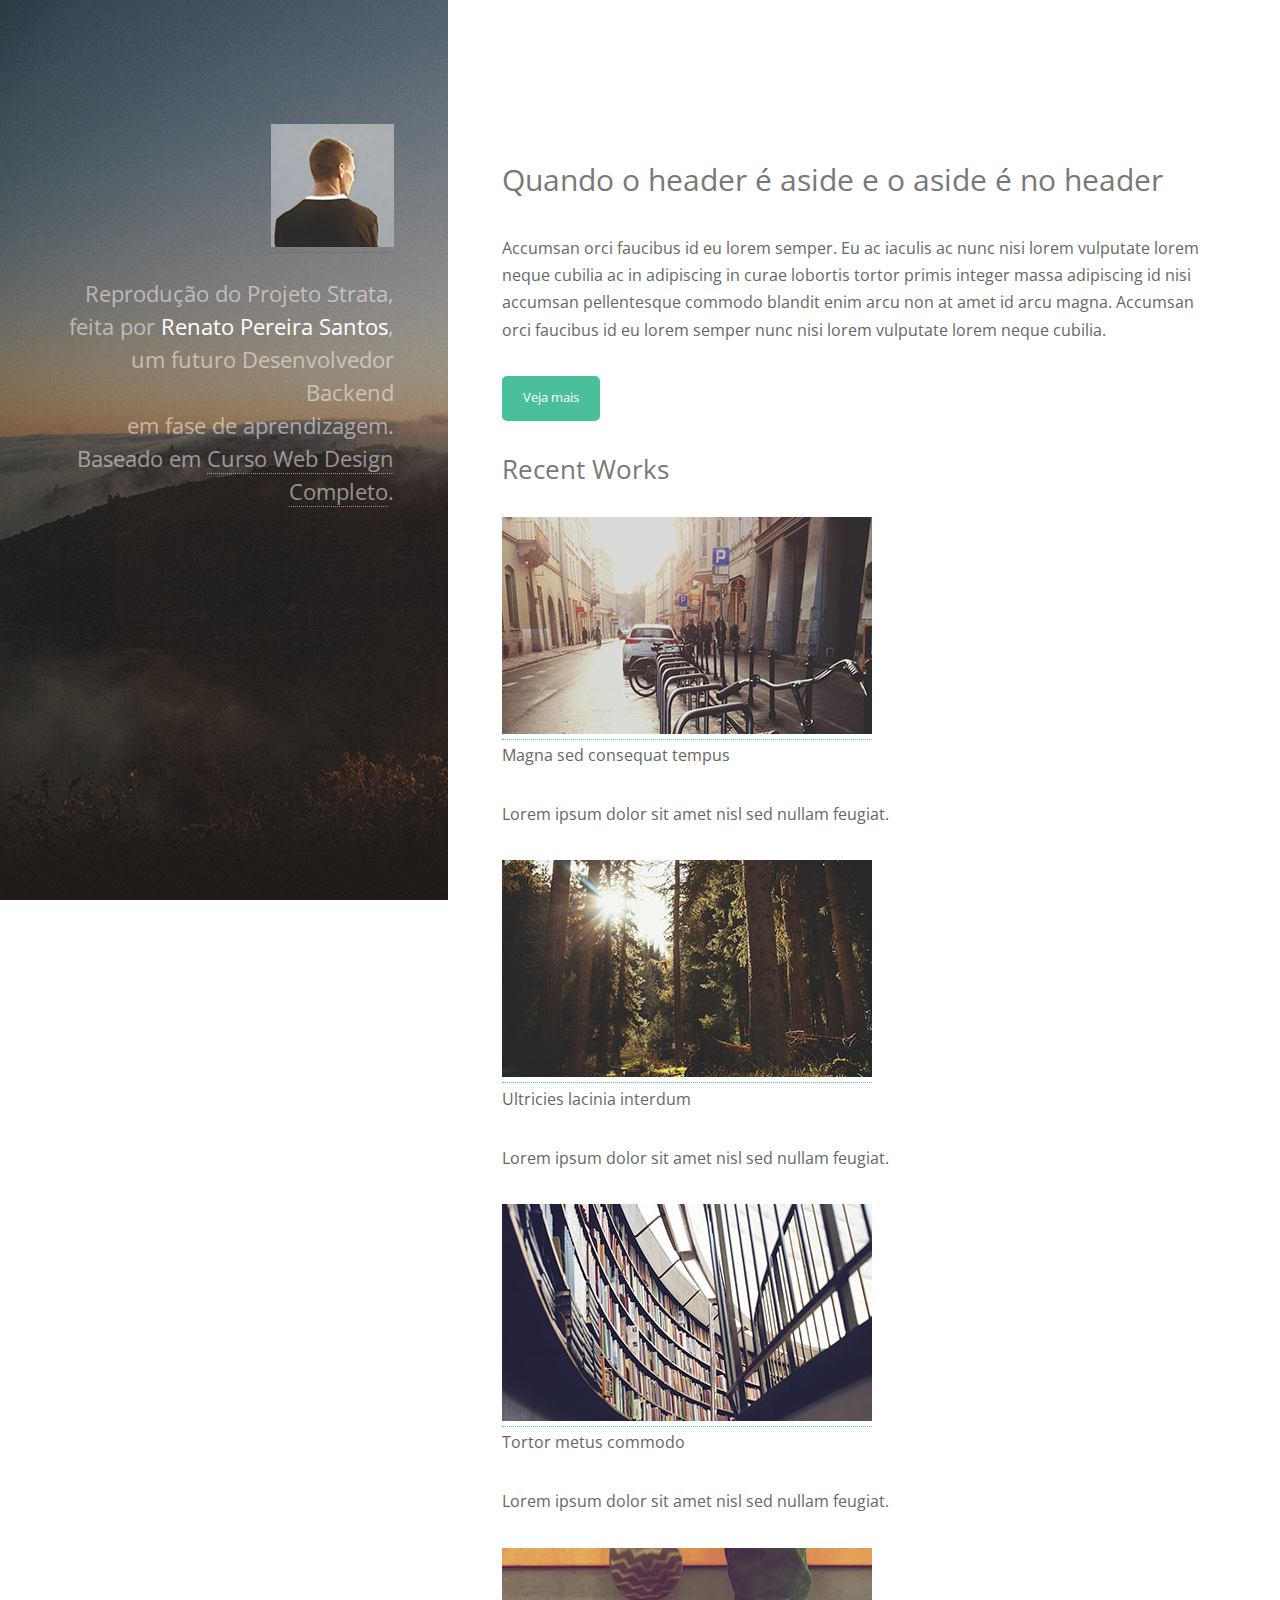
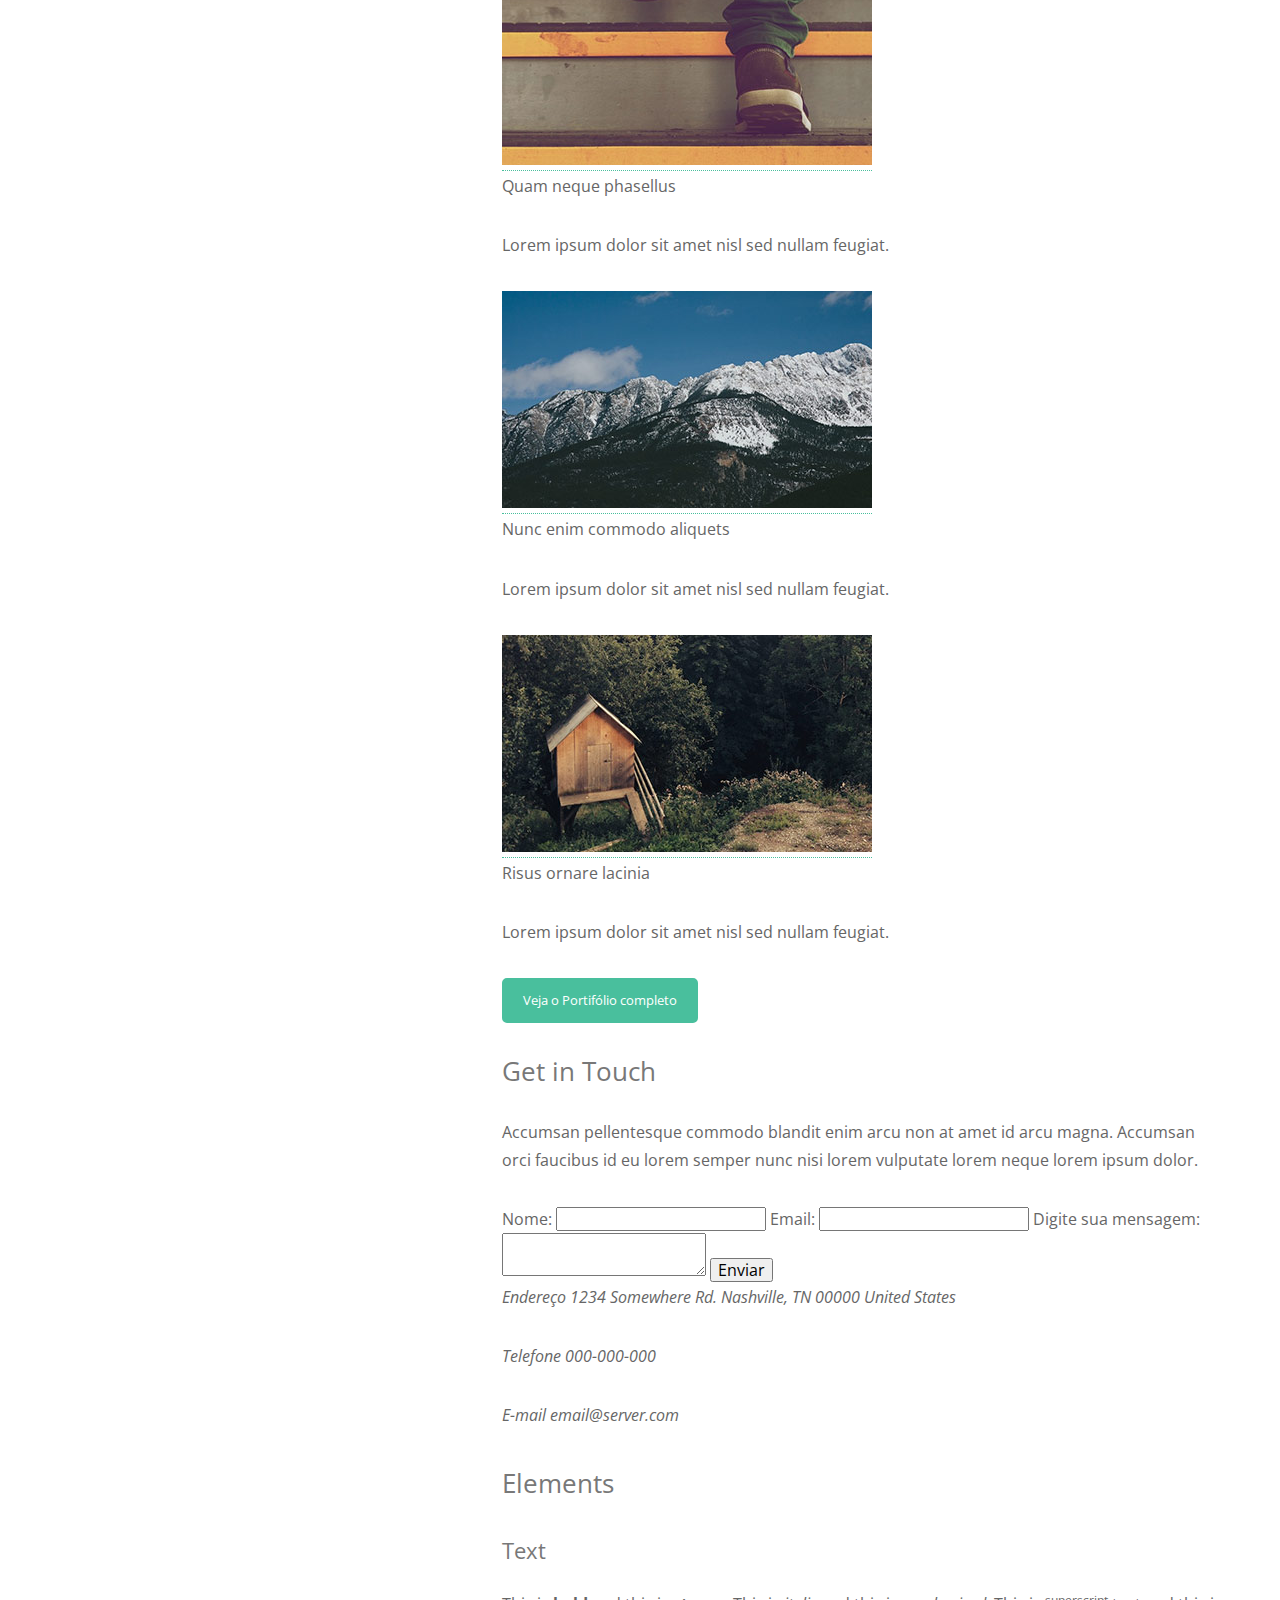
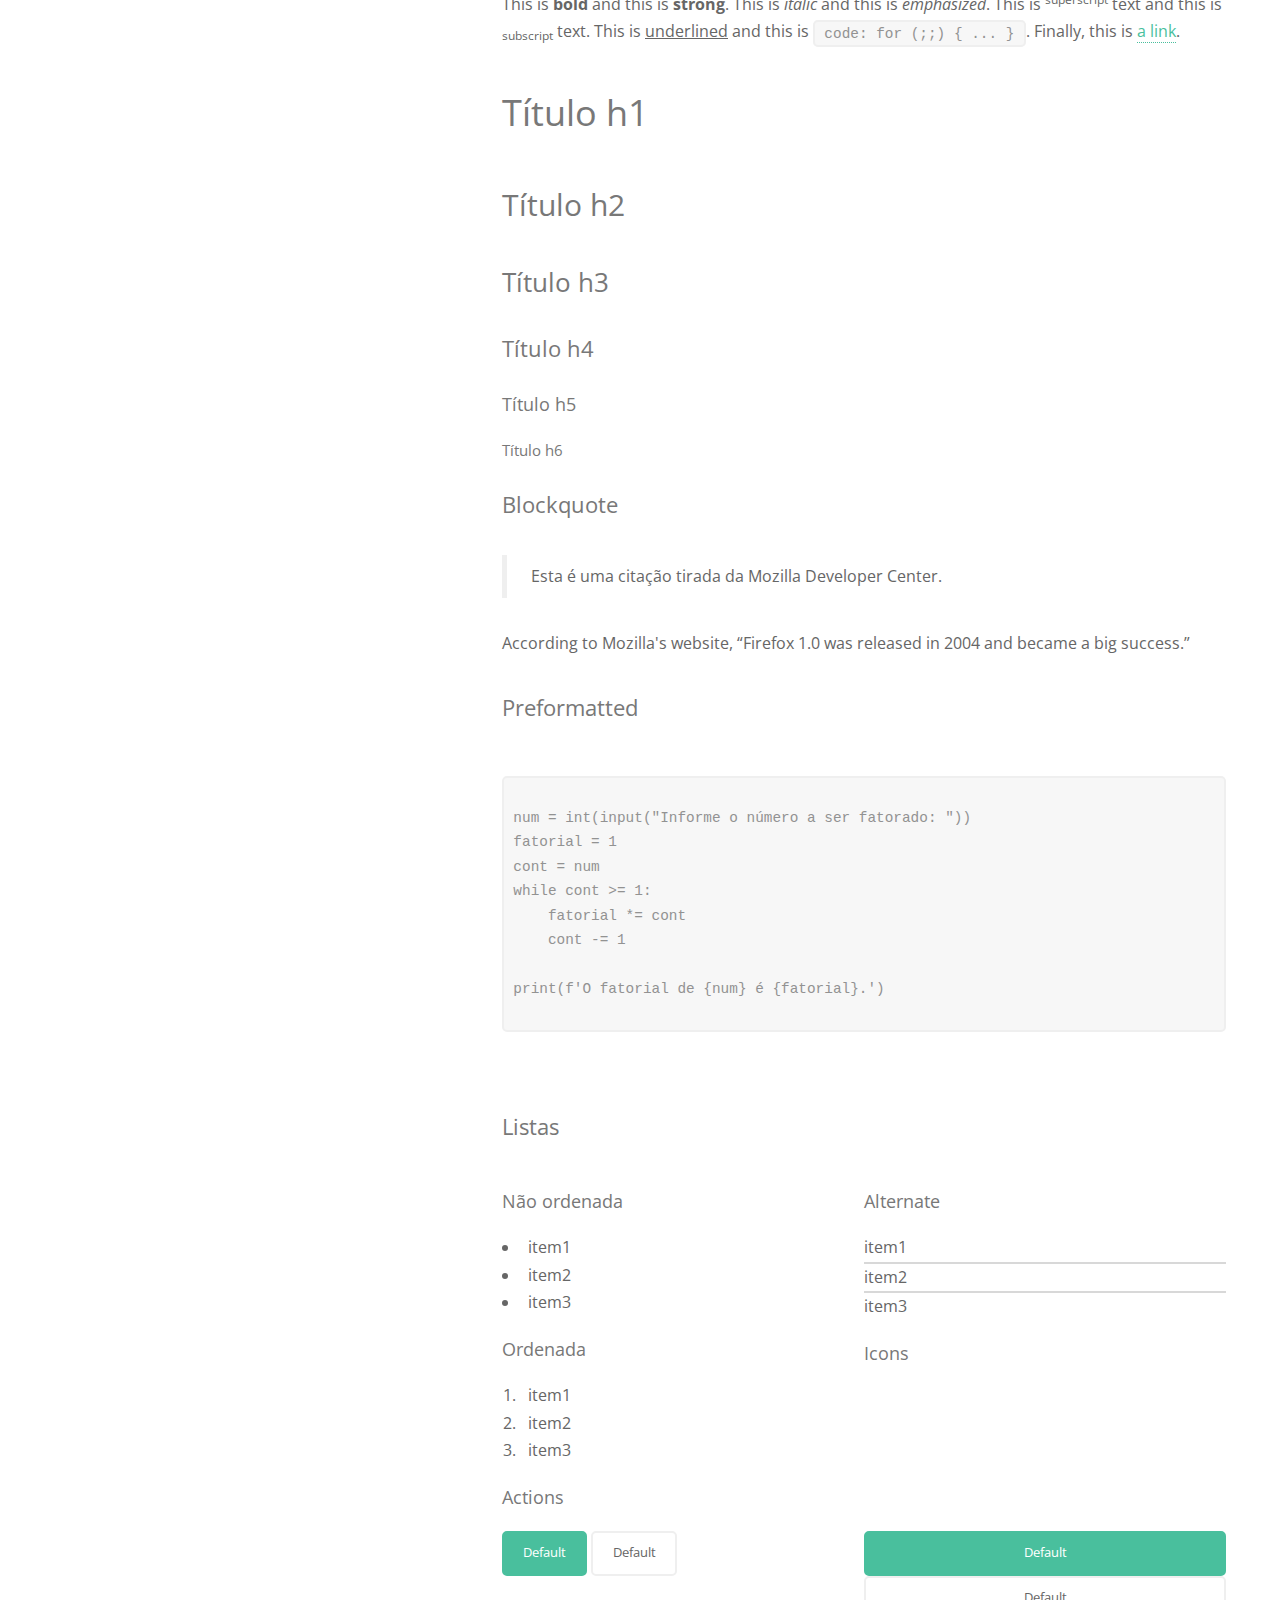
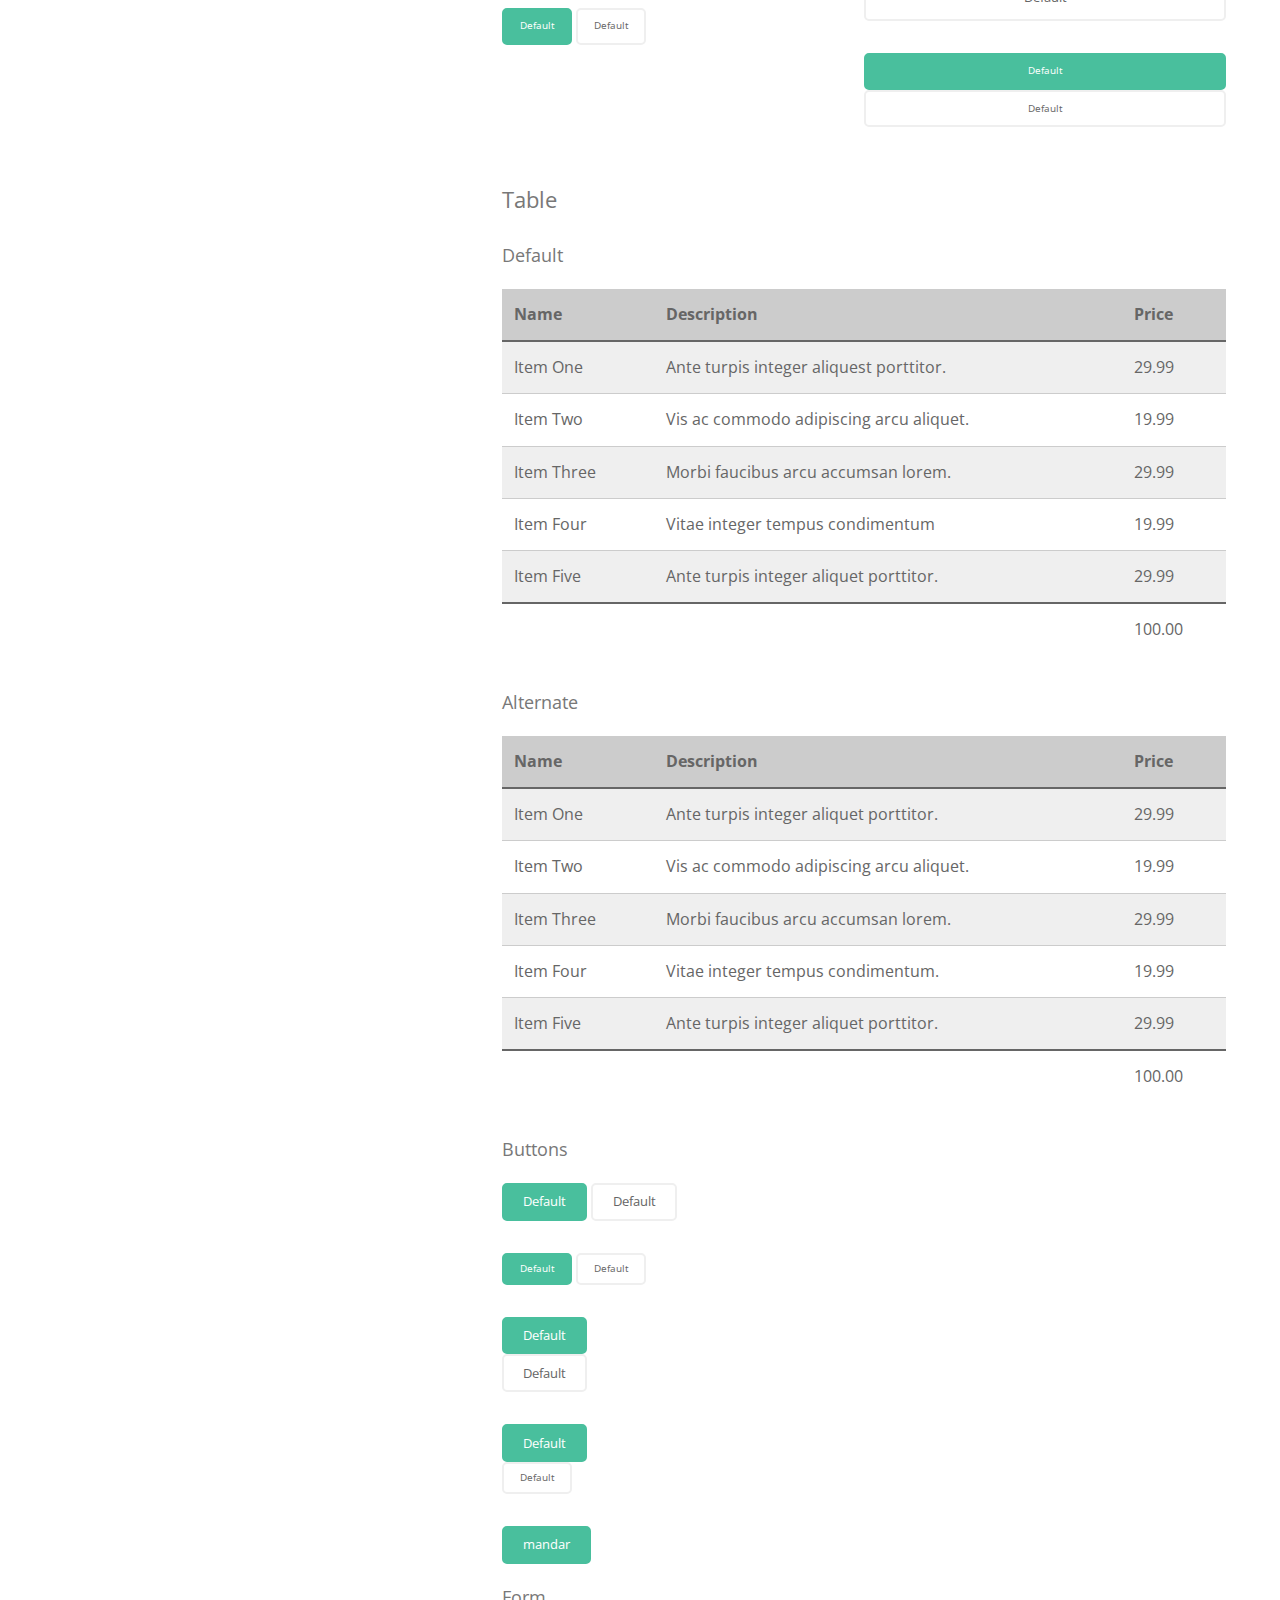
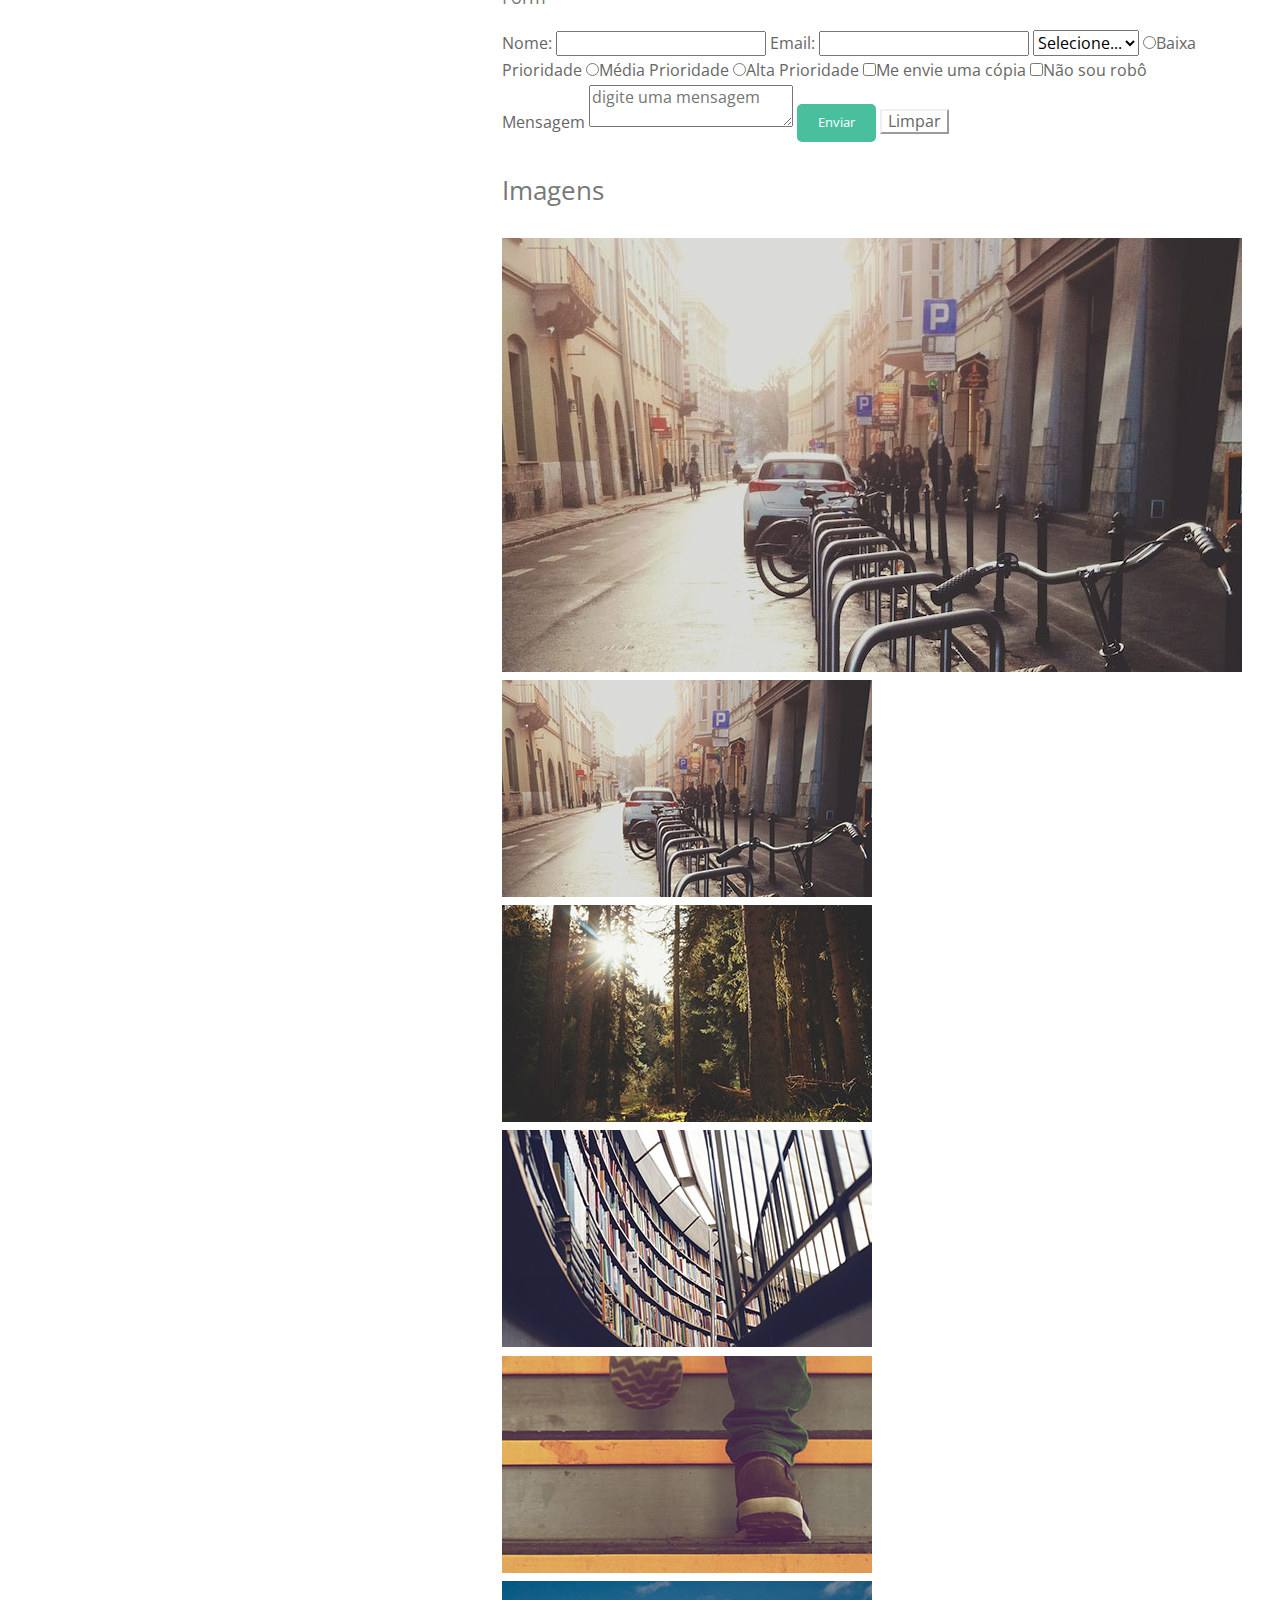
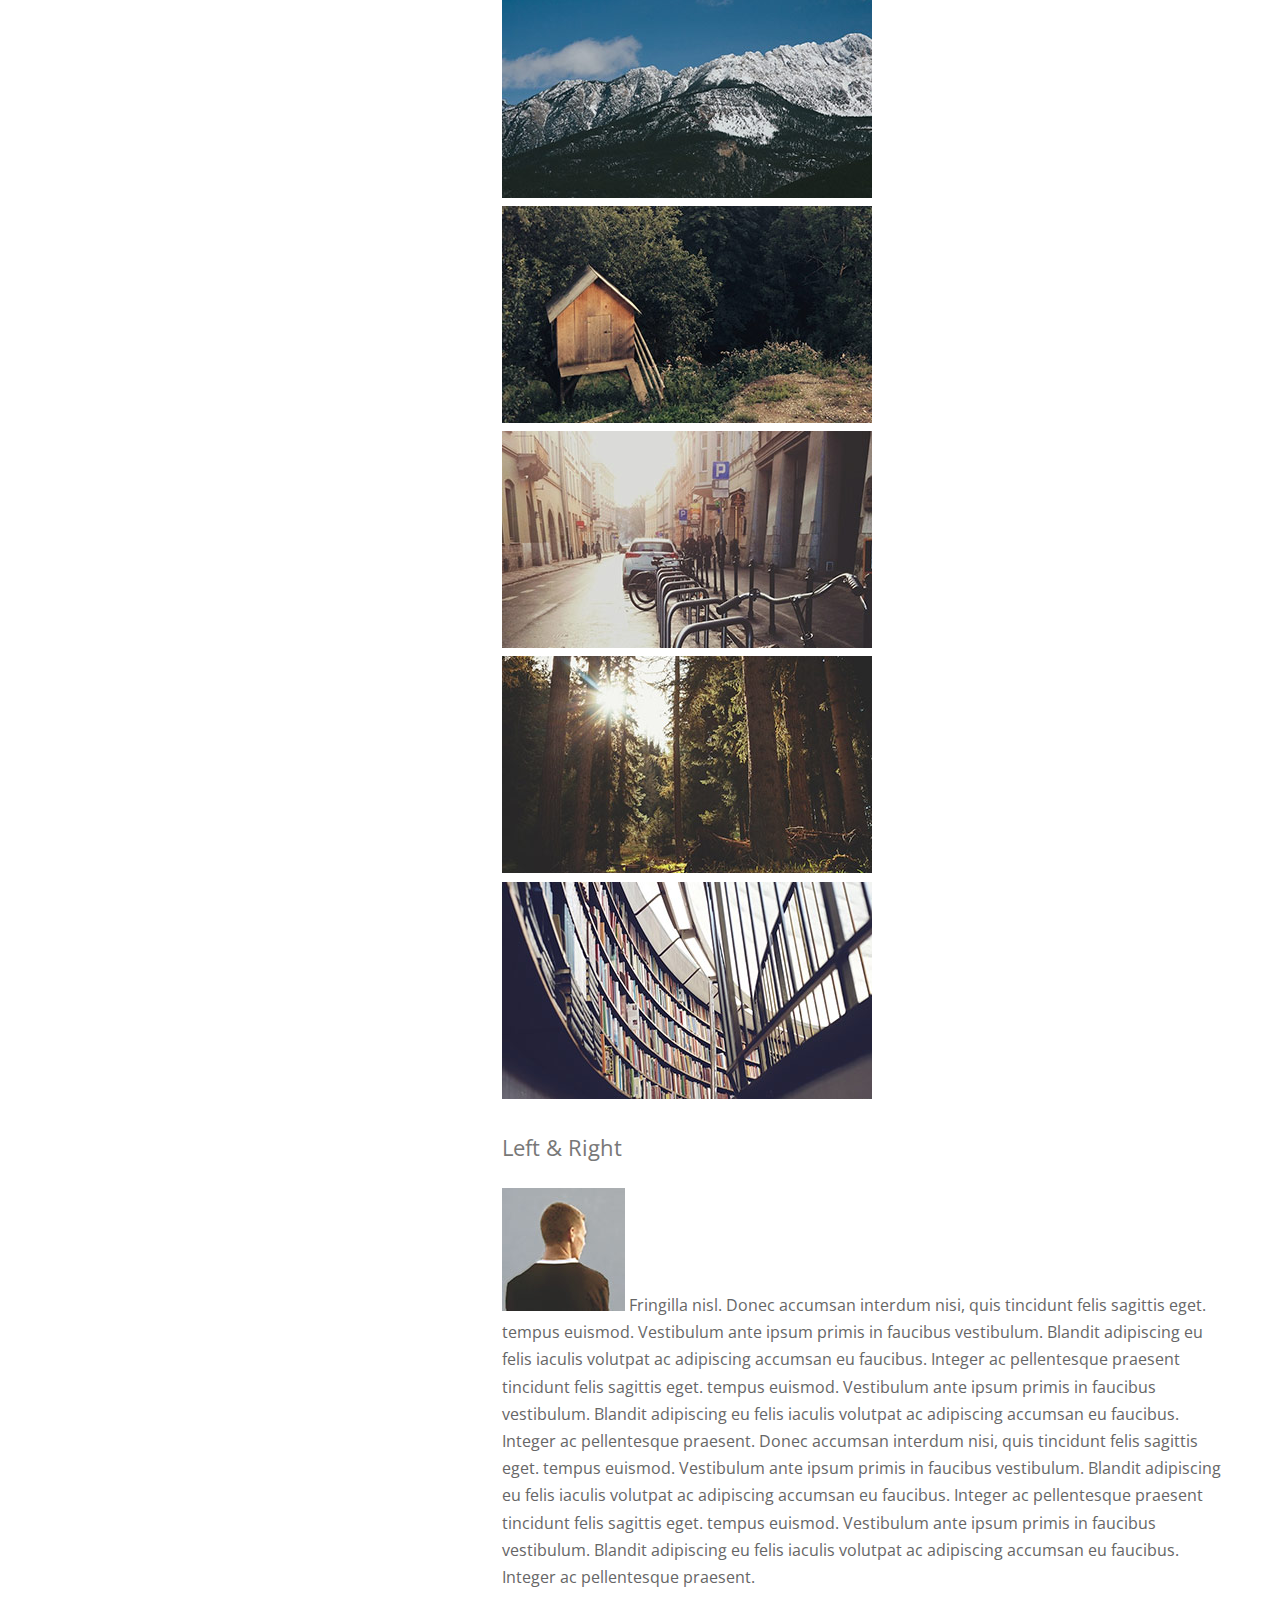
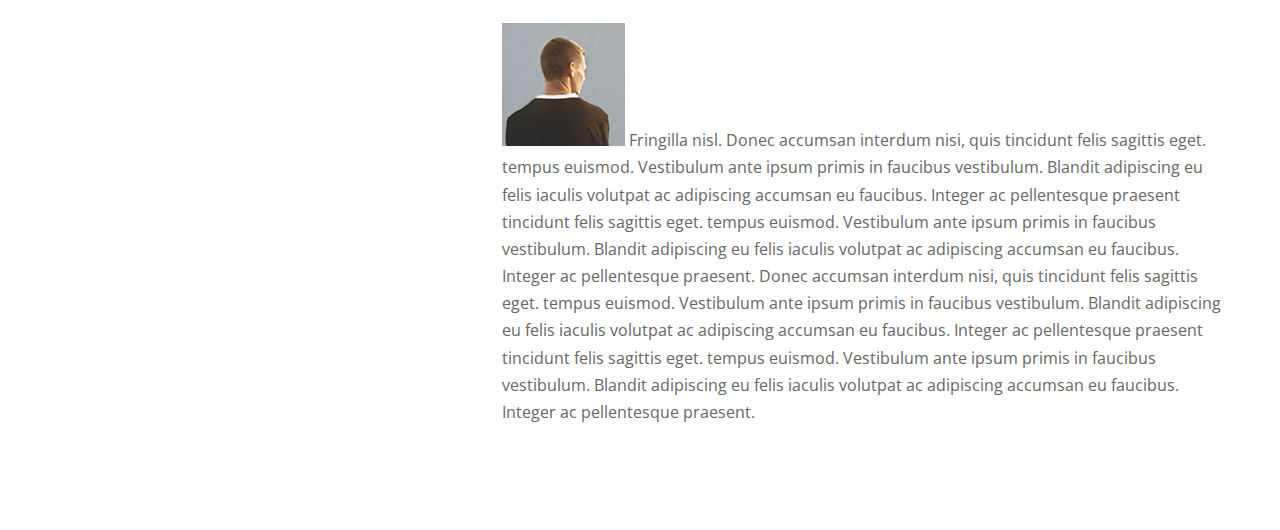
==== commit 4e323d67: "estilização das tabelas do site" ====
--- a/ProjetoStrata/index.html
+++ b/ProjetoStrata/index.html
@@ -216,7 +216,7 @@
 
             <div class="row">
                 <div class="col-2">
-            
+
                     <p>
                         <a href="#" class="button-default">Default</a>
                         <a href="#" class="button-default button-default-stroke">Default</a>
@@ -226,9 +226,9 @@
                         <a href="#" class="button-default button-default-small">Default</a>
                         <a href="#" class="button-default button-default-small button-default-stroke">Default</a>
                     </p>
-                 </div>
-                 
-                 <div class="col-2">                
+                </div>
+
+                <div class="col-2">
                     <p>
                         <a href="#" class="button-default button-default-full">Default</a>
                         <a href="#" class="button-default button-default-full button-default-stroke">Default</a>
@@ -236,9 +236,10 @@
 
                     <p>
                         <a href="#" class="button-default button-default-full button-default-small">Default</a>
-                        <a href="#" class="button-default button-default-full button-default-small button-default-stroke">Default</a>
+                        <a href="#"
+                            class="button-default button-default-full button-default-small button-default-stroke">Default</a>
                     </p>
-                 </div>
+                </div>
             </div><!-- row -->
 
             <h4>Table</h4>
@@ -286,7 +287,7 @@
 
             <h5>Alternate</h5>
 
-            <table class="table-alternate">
+            <table class="table table-alternate">
                 <thead>
                     <th>Name</th>
                     <th>Description</th>
--- a/ProjetoStrata/css/estilo.css
+++ b/ProjetoStrata/css/estilo.css
@@ -120,6 +120,37 @@
 .button-default-full{
     display: block;
     text-align: center;
+}
+
+.table{
+    width: 100%;
+    margin: 0 0 2em 0;
+    border-collapse: collapse;
+    text-align: left;
+}
+.table td{
+    padding: .75em;
+}
+.table th{
+    background: #ccc;
+    padding: .75em;
+}
+.table tbody tr td{
+    border-bottom: 1px solid #ccc;
+}
+.table tbody tr:first-child td{
+    border-top: 2px solid #666;
+}
+.table tbody tr:last-child td{
+    border-bottom: 2px solid #666;
+}
+
+.table tbody tr:nth-child(odd) td{
+    background: #efefef;
+}
+
+.table-aternate tbody td, .table-aternate tbody tr:first-child td, .table-aternate tbody tr:last-child td{
+    border: 1px solid #ddd;
 }
 
 .main-header{
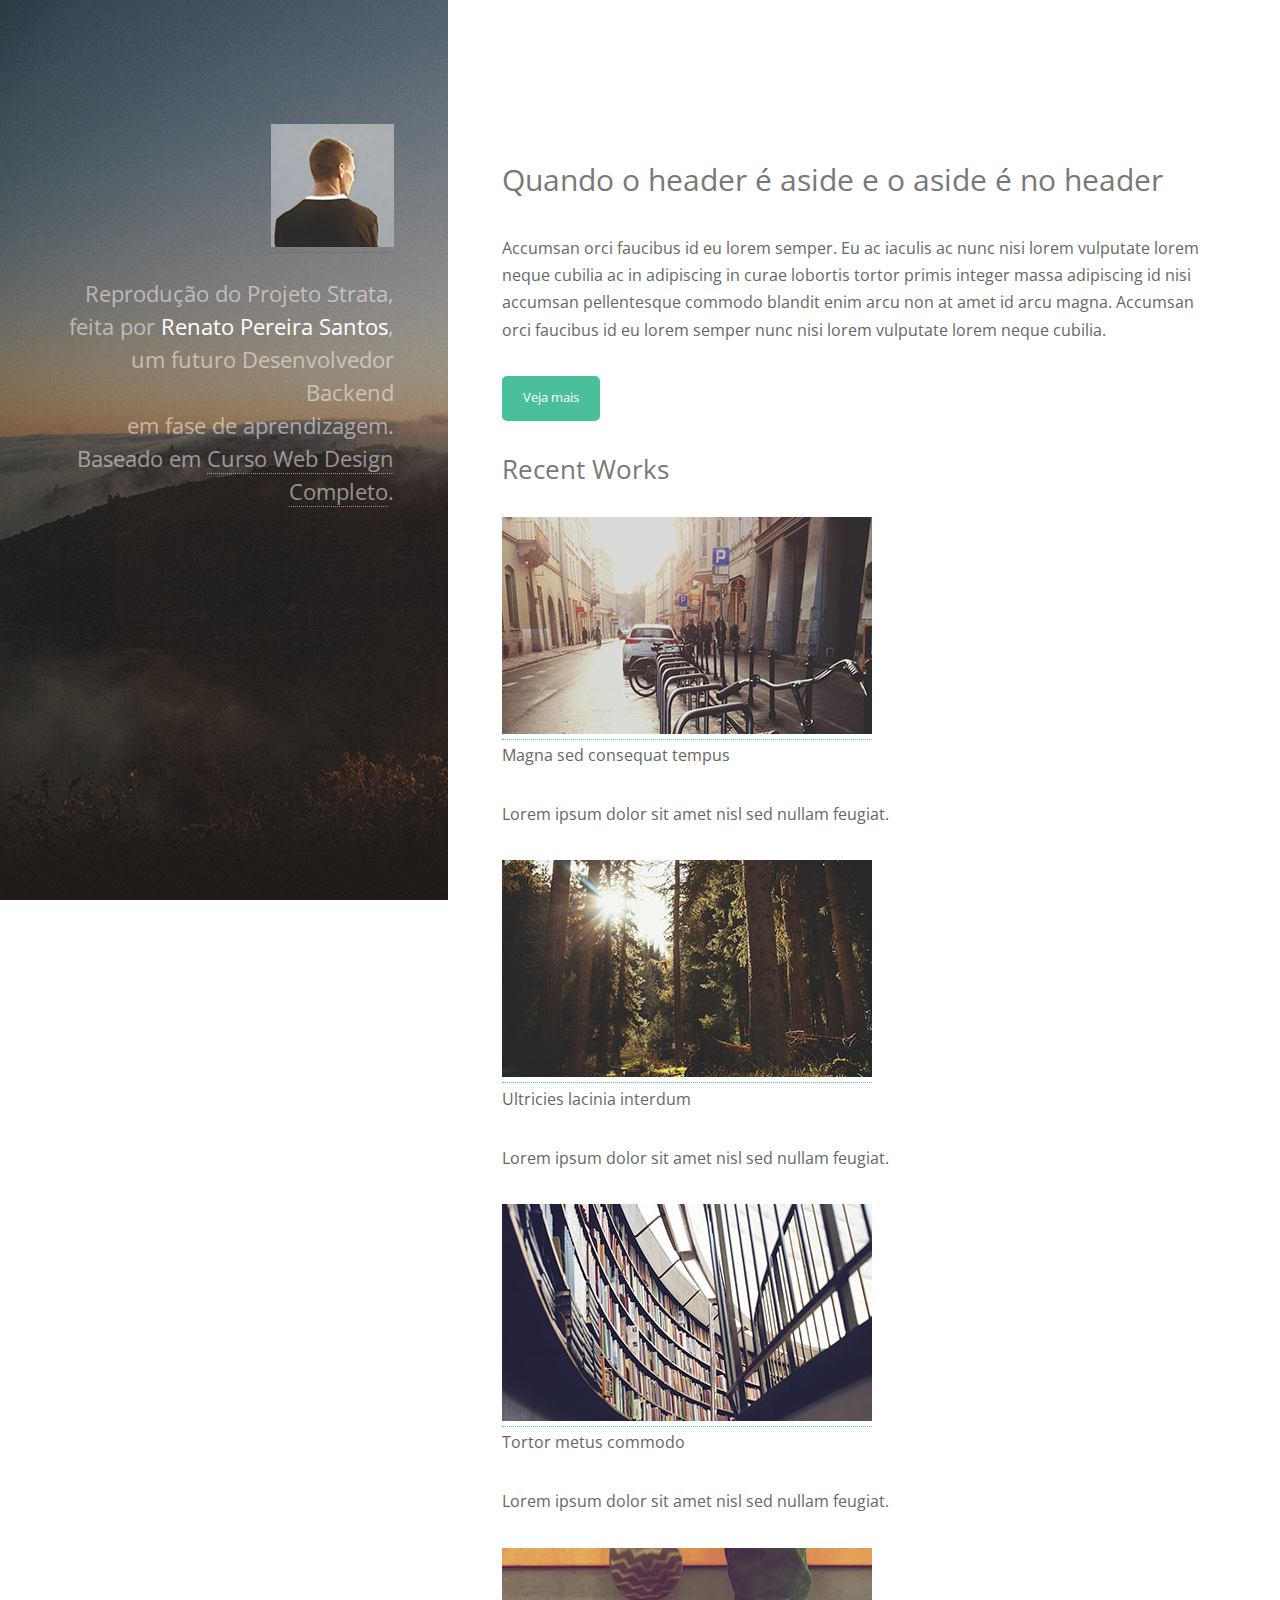
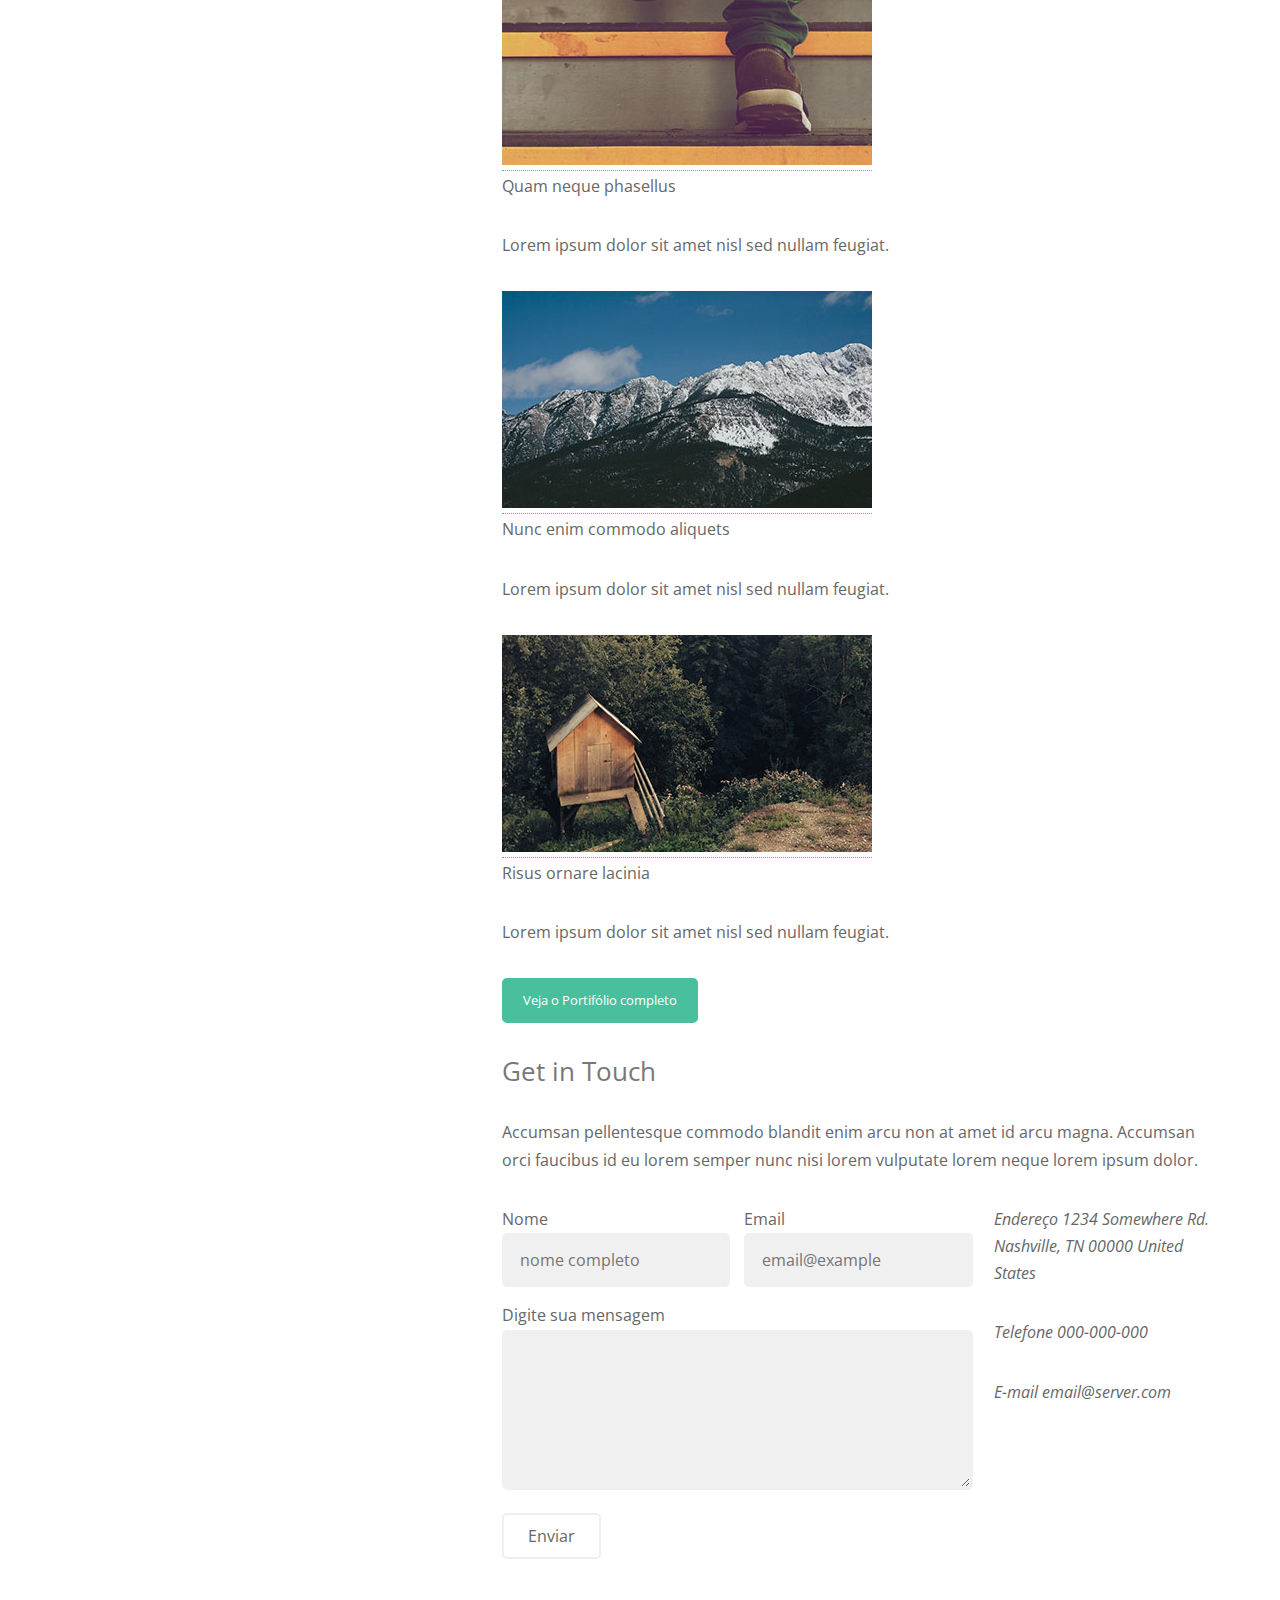
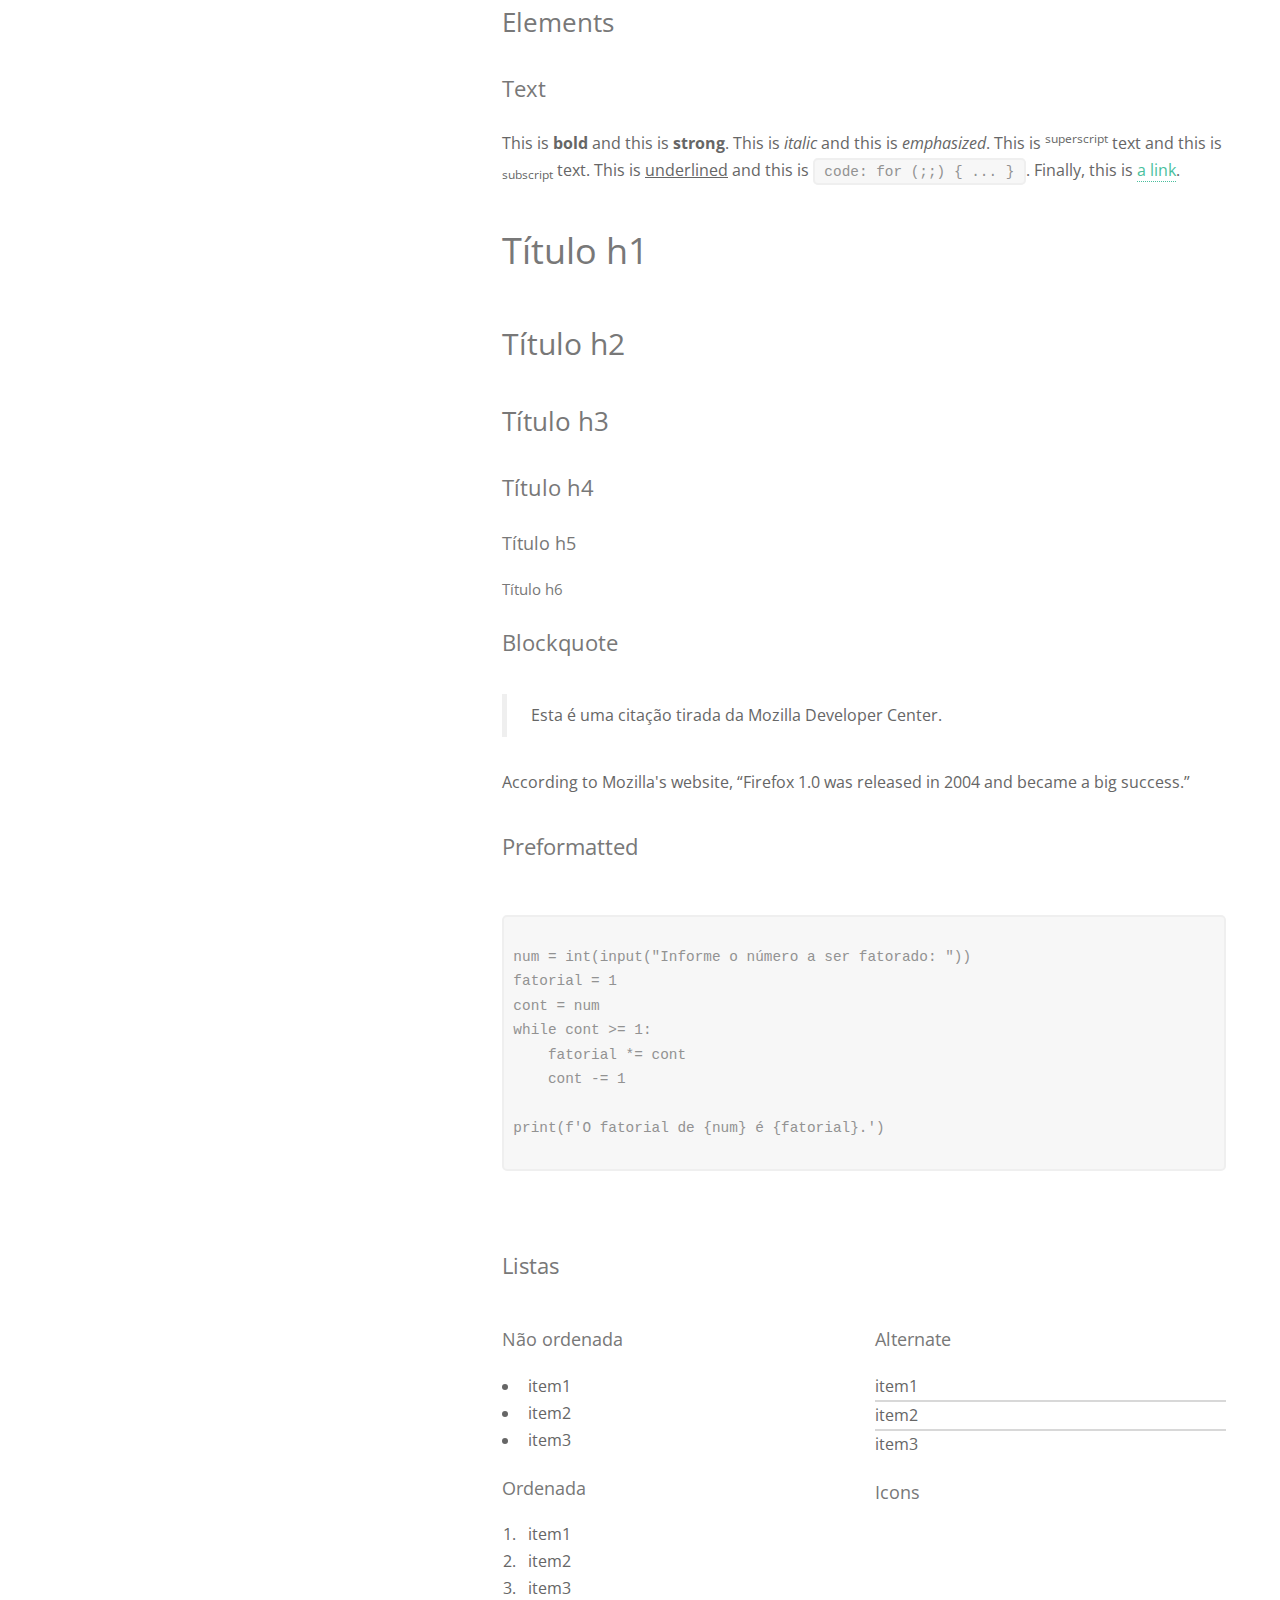
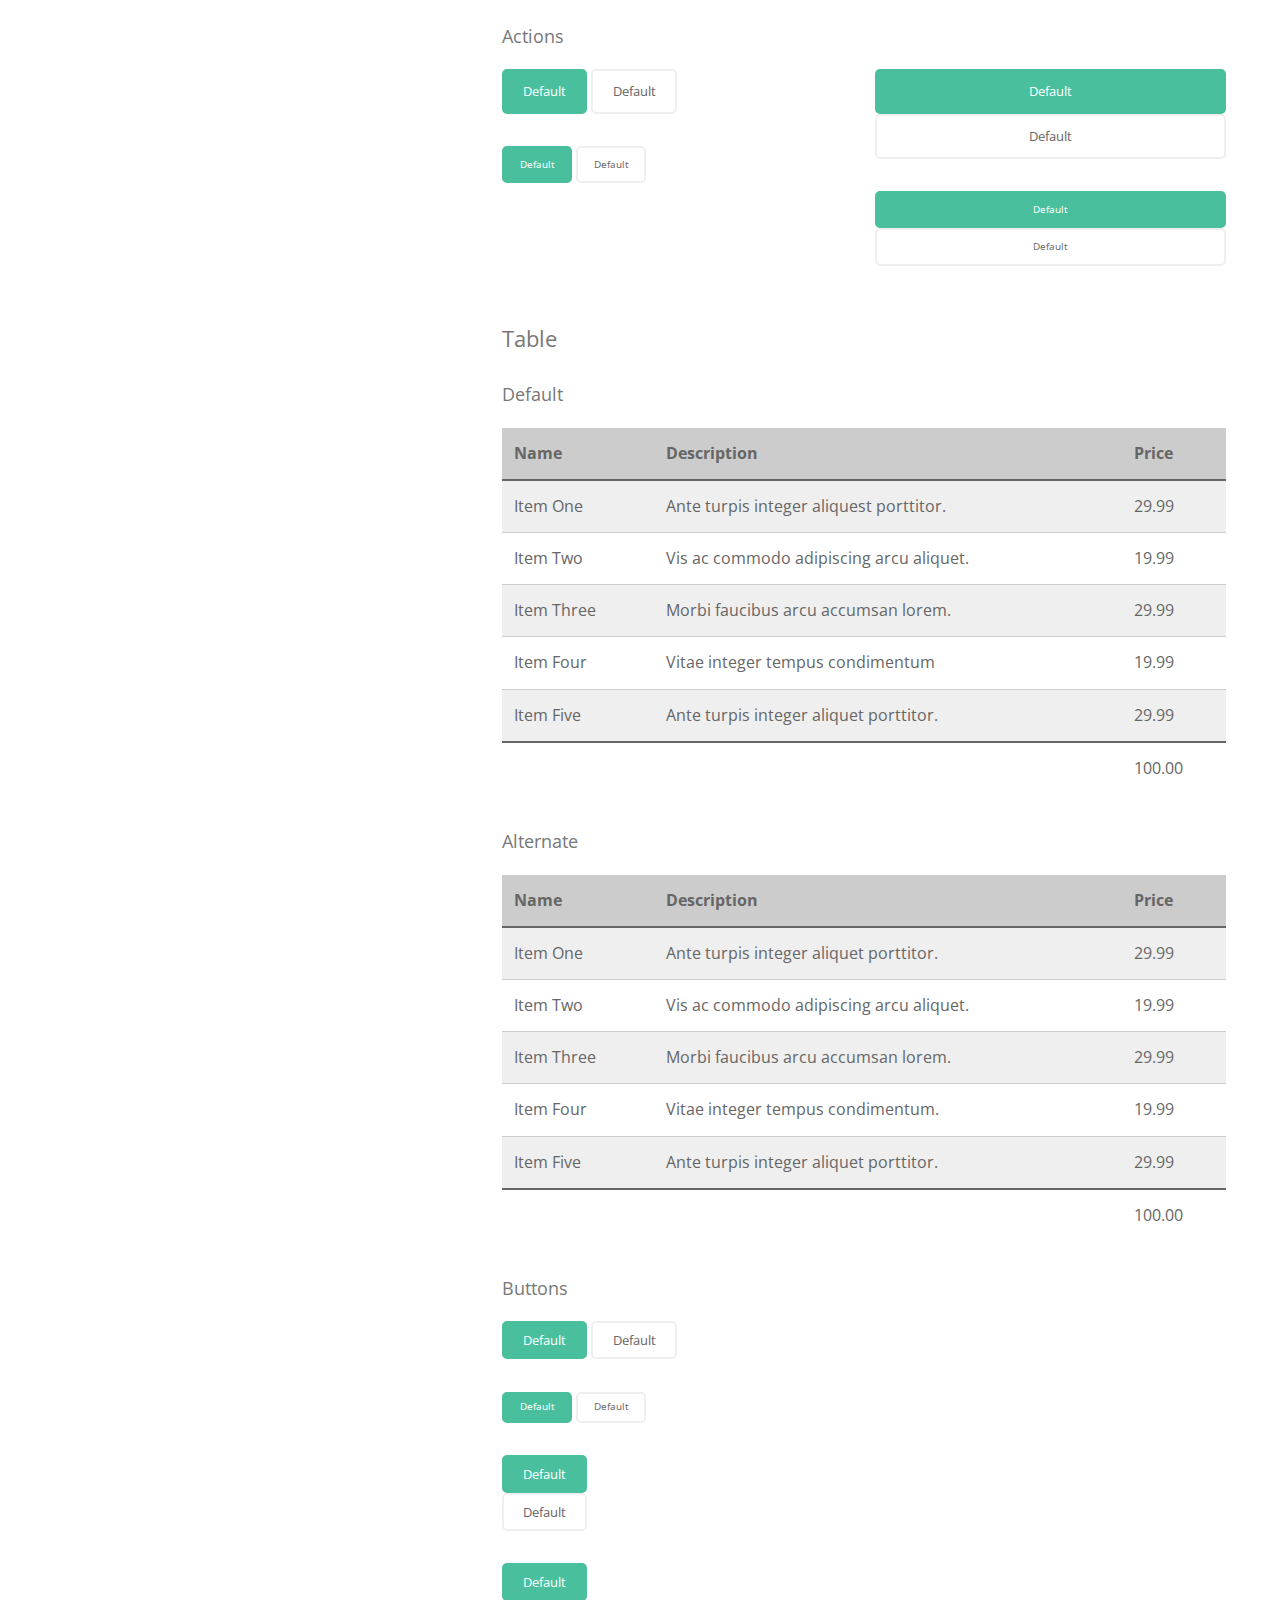
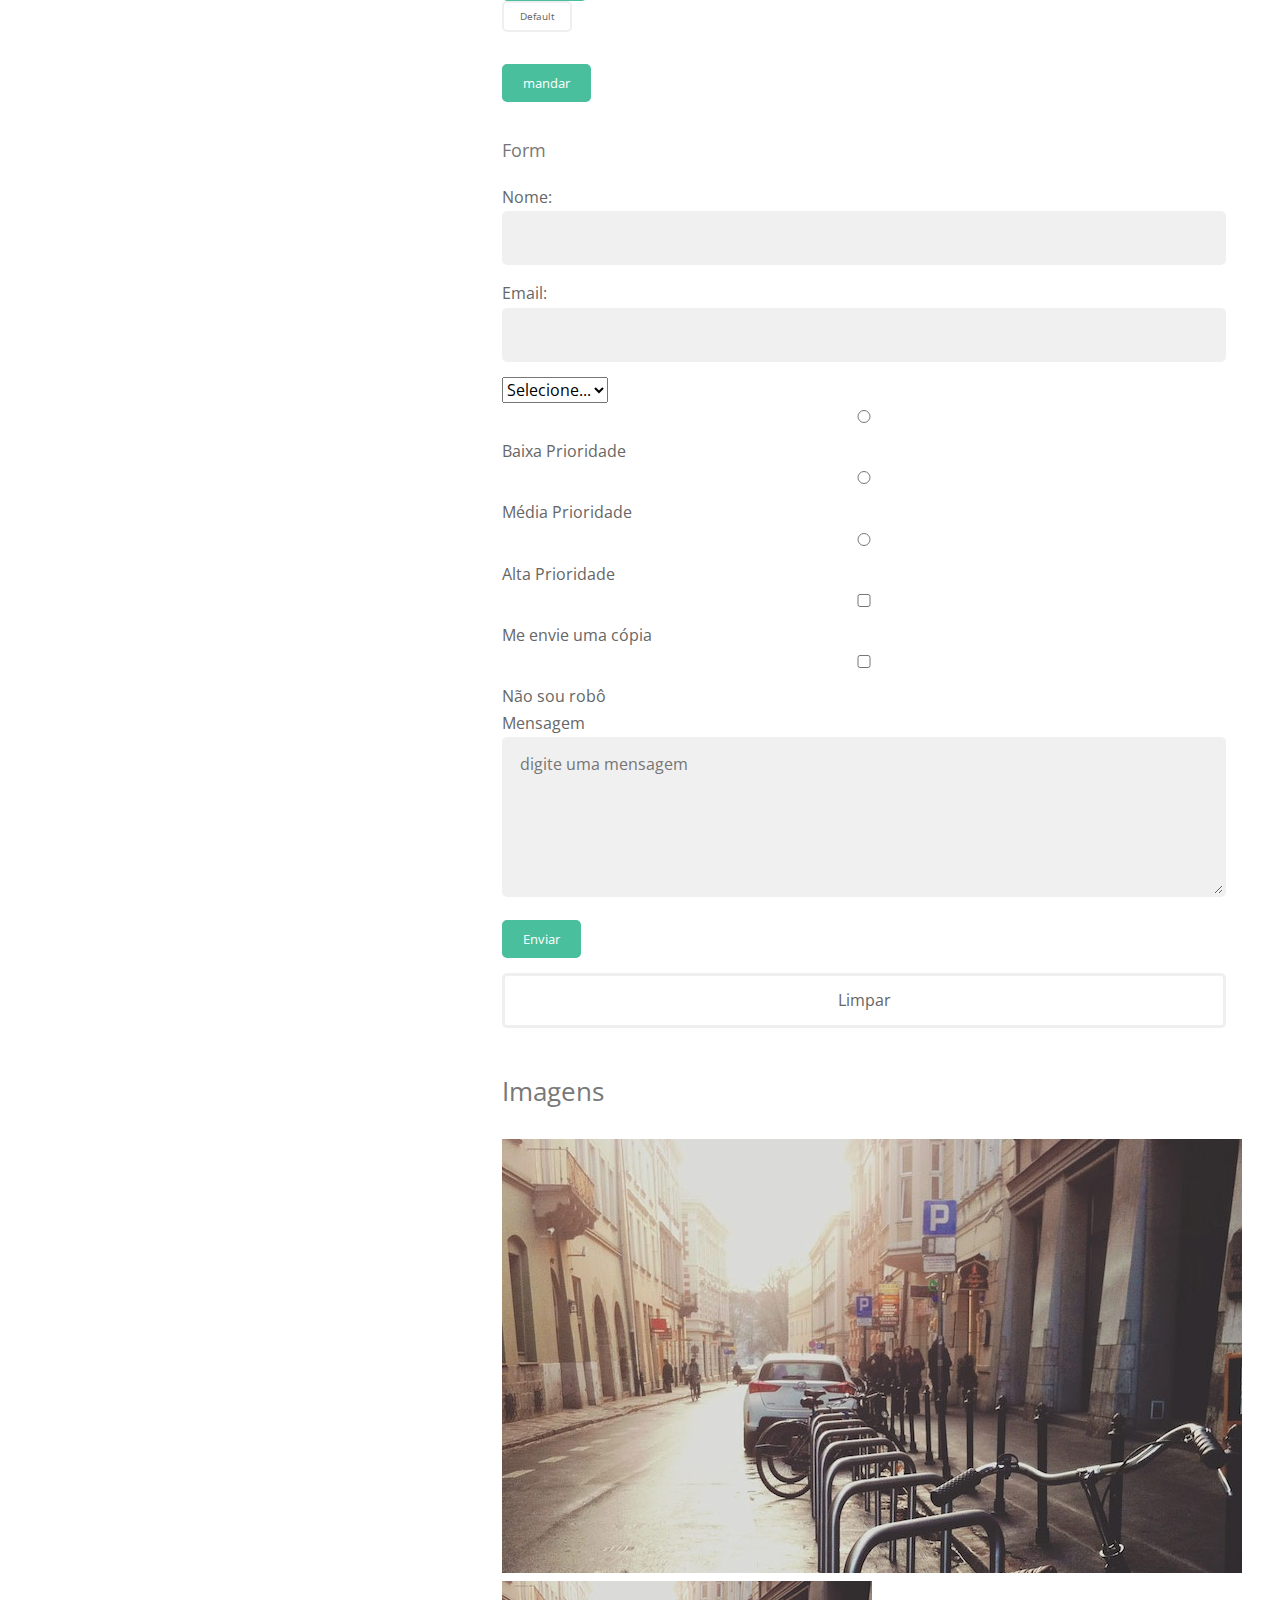
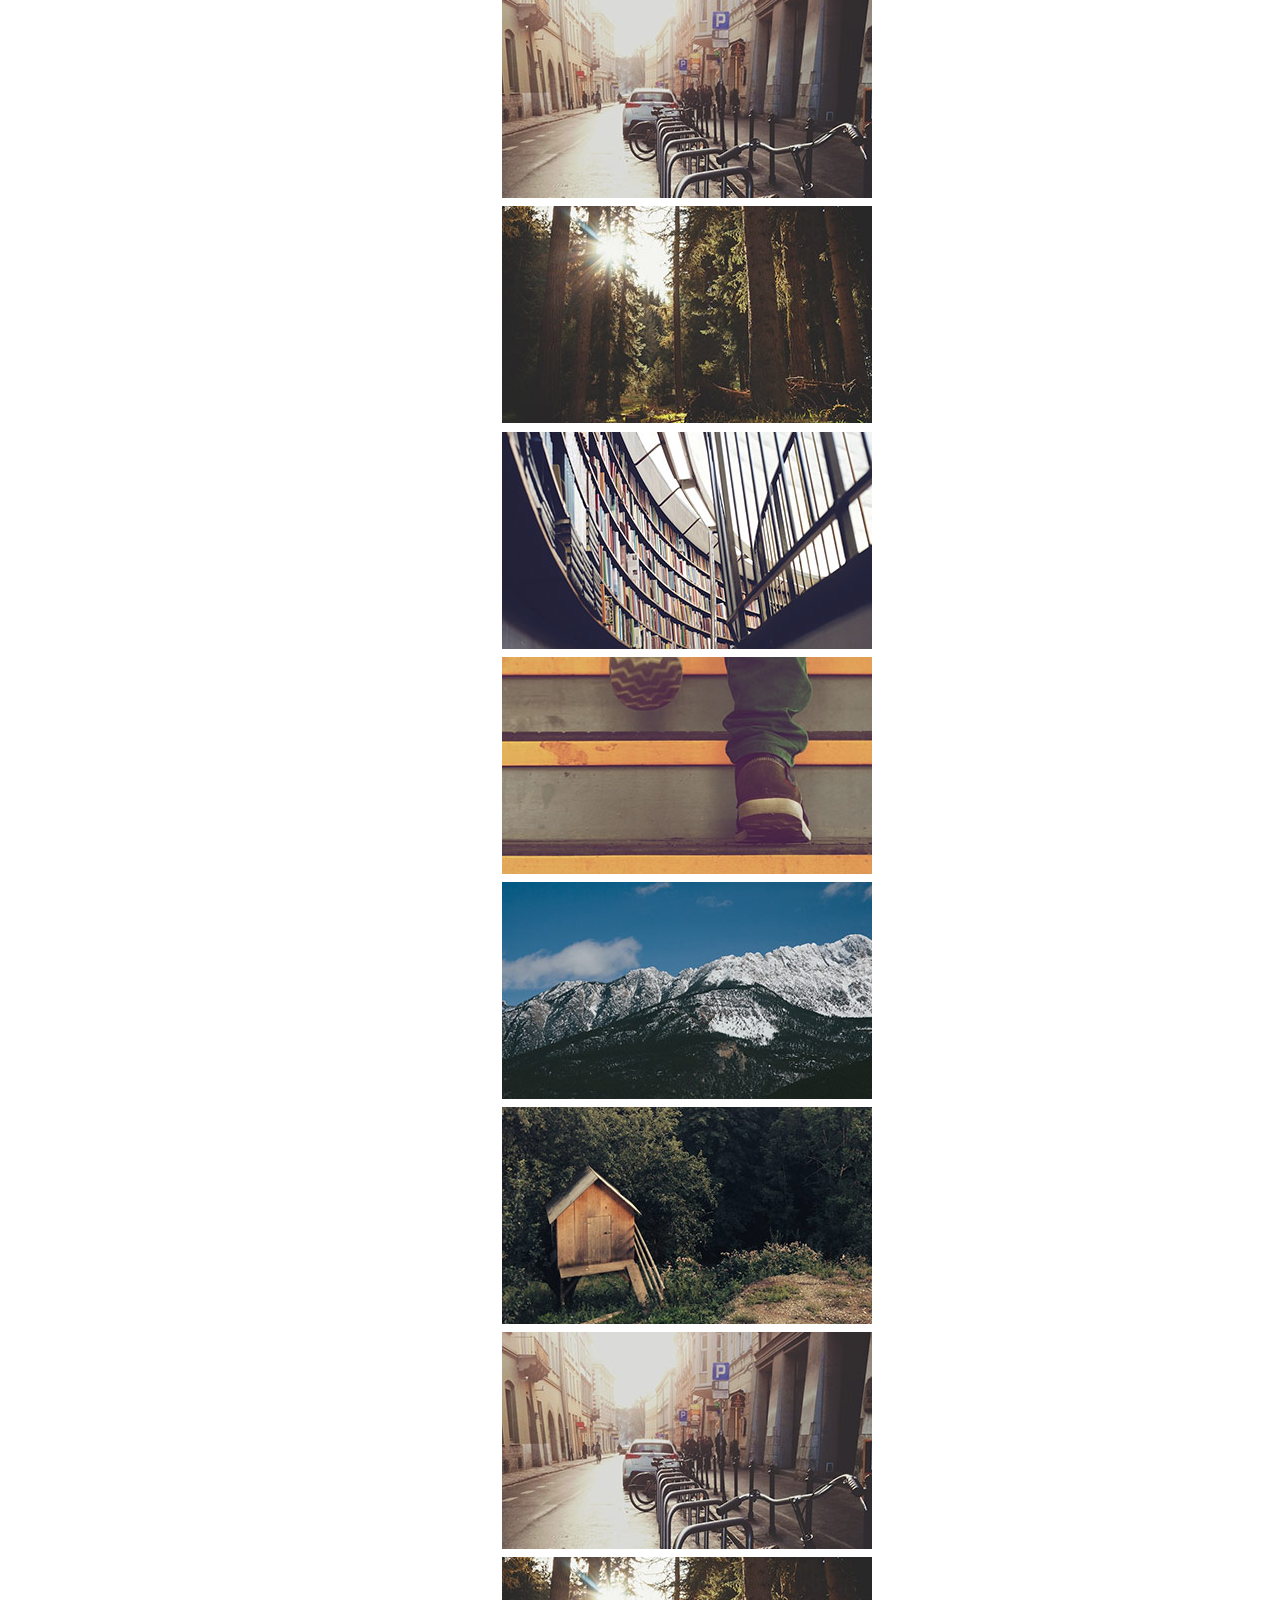
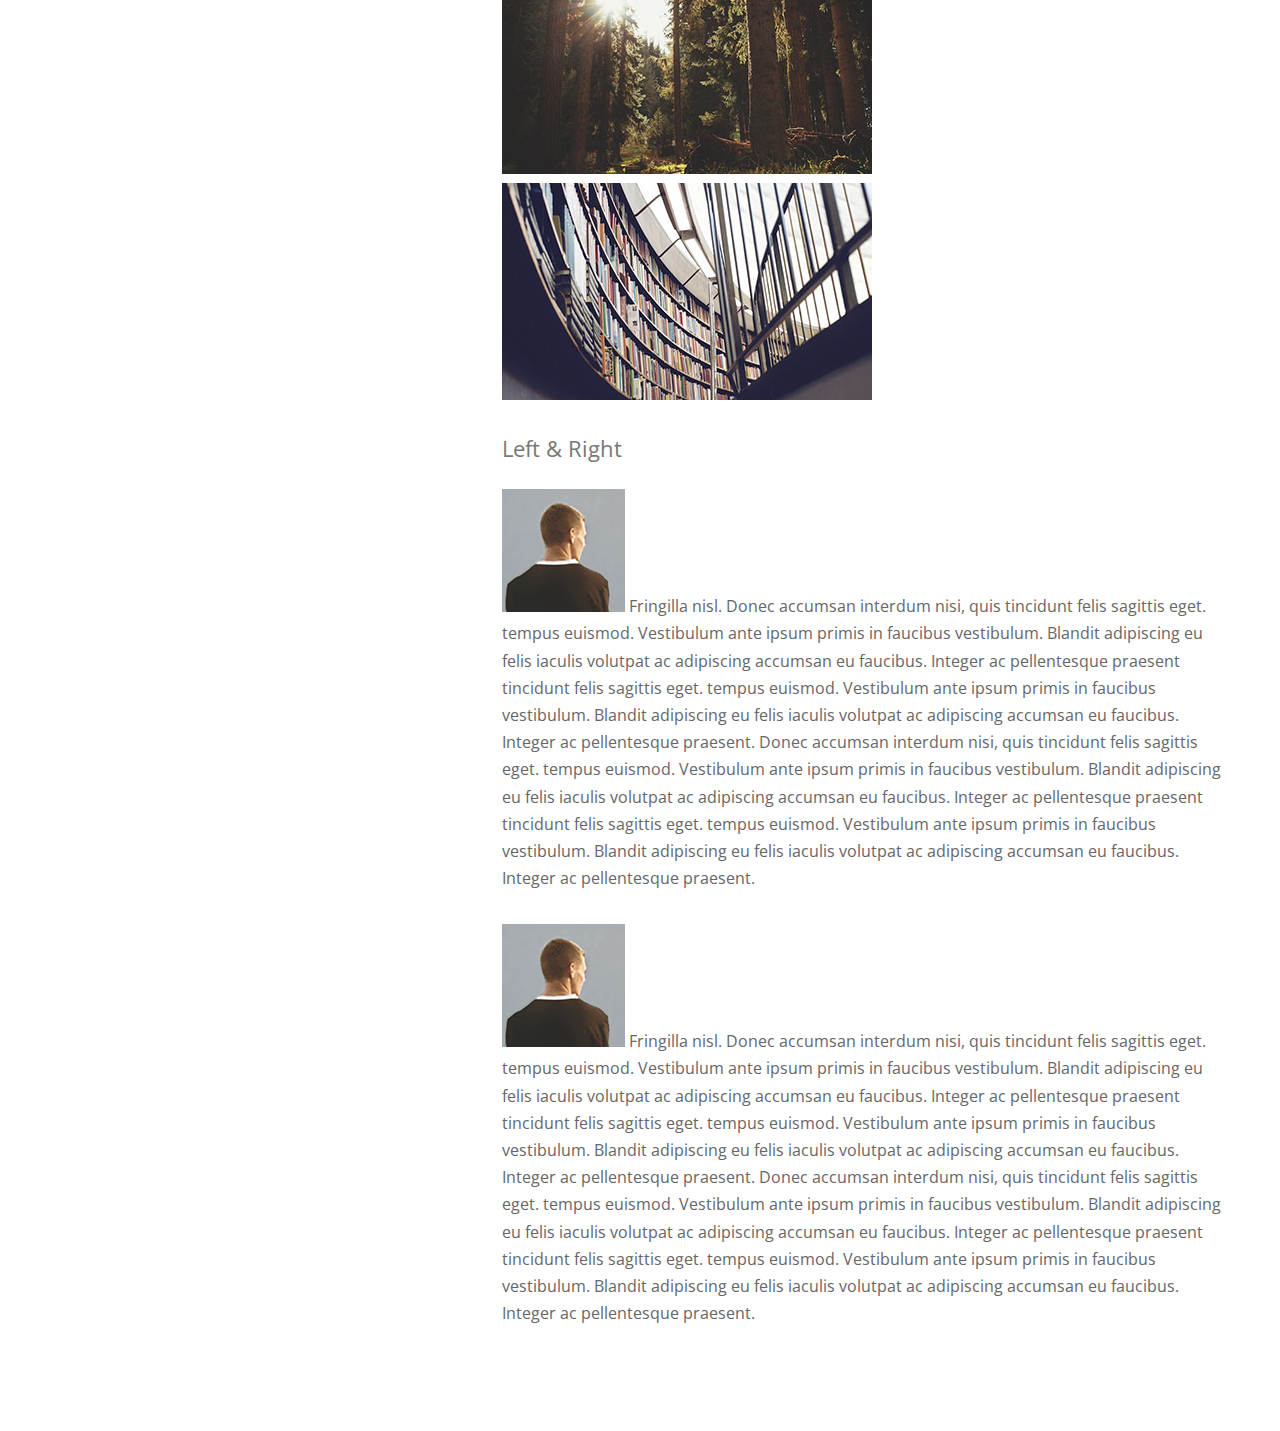
==== commit 3b67916a: "atualização da seção GET IN TOUCH" ====
--- a/ProjetoStrata/index.html
+++ b/ProjetoStrata/index.html
@@ -95,39 +95,54 @@
         </section>
 
         <section class="main-content-section">
+
             <h3>Get in Touch</h3>
 
             <p>Accumsan pellentesque commodo blandit enim arcu non at amet id arcu magna. Accumsan orci faucibus id eu
                 lorem semper nunc nisi lorem vulputate lorem neque lorem ipsum dolor.</p>
 
-            <form action="#" method="POST">
-                <label for="nome">Nome:</label>
-                <input type="text" name="nome" id="nome">
-
-                <label for="email">Email:</label>
-                <input type="email" name="email" id="email">
-
-                <label for="mensagem">Digite sua mensagem:</label>
-                <textarea name="mensagem" id="mensagem"></textarea>
-                <input type="submit" value="Enviar">
-            </form>
-
-            <address>
-                <p>
-                    <span>Endereço</span>
-                    1234 Somewhere Rd. Nashville, TN 00000 United States
-                </p>
-
-                <p>
-                    <span>Telefone</span>
-                    000-000-000
-                </p>
-
-                <p>
-                    <span>E-mail</span>
-                    email@server.com
-                </p>
-            </address>
+
+            <div class="row">
+                <div class="col-2-3">
+                    <form action="#" method="POST">
+                        <div class="row">
+                            <div class="col-2">
+                                <label for="nome">Nome</label>
+                                <input placeholder="nome completo" type="text" name="nome" id="nome">
+                            </div>
+                            <div class="col-2">
+                                <label for="email">Email</label>
+                                <input placeholder="email@example" type="email" name="email" id="email">
+                            </div>
+                        </div>
+                            <label for="mensagem">Digite sua mensagem</label>
+                            <textarea name="mensagem" id="mensagem"></textarea>
+                            
+                            <input type="submit" value="Enviar" class="button-default button-default-stroke button-default-big">
+                    </form>
+                </div>
+
+                <div class="col-1-3">
+                    <address>
+                        <p>
+                            <span>Endereço</span>
+                            1234 Somewhere Rd. Nashville, TN 00000 United States
+                        </p>
+
+                        <p>
+                            <span>Telefone</span>
+                            000-000-000
+                        </p>
+
+                        <p>
+                            <span>E-mail</span>
+                            email@server.com
+                        </p>
+                    </address>
+
+                </div>
+            </div> <!-- row -->
+
         </section>
 
         <section class="main-content-section">
--- a/ProjetoStrata/css/estilo.css
+++ b/ProjetoStrata/css/estilo.css
@@ -100,6 +100,27 @@
     color: #49bf9d;
 }
 
+input, label, textarea{
+    display: inline-block;
+    width: 100%;
+    box-sizing: border-box;
+}
+input, textarea{
+    background: rgb(240, 240, 240);
+    padding: 15px;
+    border-radius: 5px;
+    border: 3px solid transparent;
+    margin-bottom: 15px;
+}
+input:focus, textarea:focus{
+    border: 3px solid #49bf9d;
+    /* A propriedade abaixo retira a borda padrão azul do browser */
+    outline: none;
+}
+textarea{
+    height: 10em;
+}
+
 .button-default{
     background-color: #49bf9d;
     border: 2px solid #49bf9d;
@@ -108,6 +129,7 @@
     border-radius: 5px;
     font-size: .8em;
     display: inline-block;
+    width: auto;
 }
 .button-default-stroke{
     background-color: white;
@@ -116,6 +138,9 @@
 }
 .button-default-small{
     font-size: .65em;
+}
+.button-default-big{
+    font-size: 1em;
 }
 .button-default-full{
     display: block;
@@ -195,12 +220,29 @@
     box-sizing: border-box;
 }
 
+
+/* GRID */
 .row{
     overflow: auto;
 }
 
 .col-2{
-    width: 50%;
+    width: 48.5%;
     float: left;
 }
-
+.col-2:first-child{
+    margin-right: 1.5%;
+}
+.col-2:last-child{
+    margin-left: 1.5%;
+}
+
+.col-2-3{
+    width: 65%;
+    float: left;
+}
+.col-1-3{
+    width: 32%;
+    margin-left: 3%;
+    float: left;
+}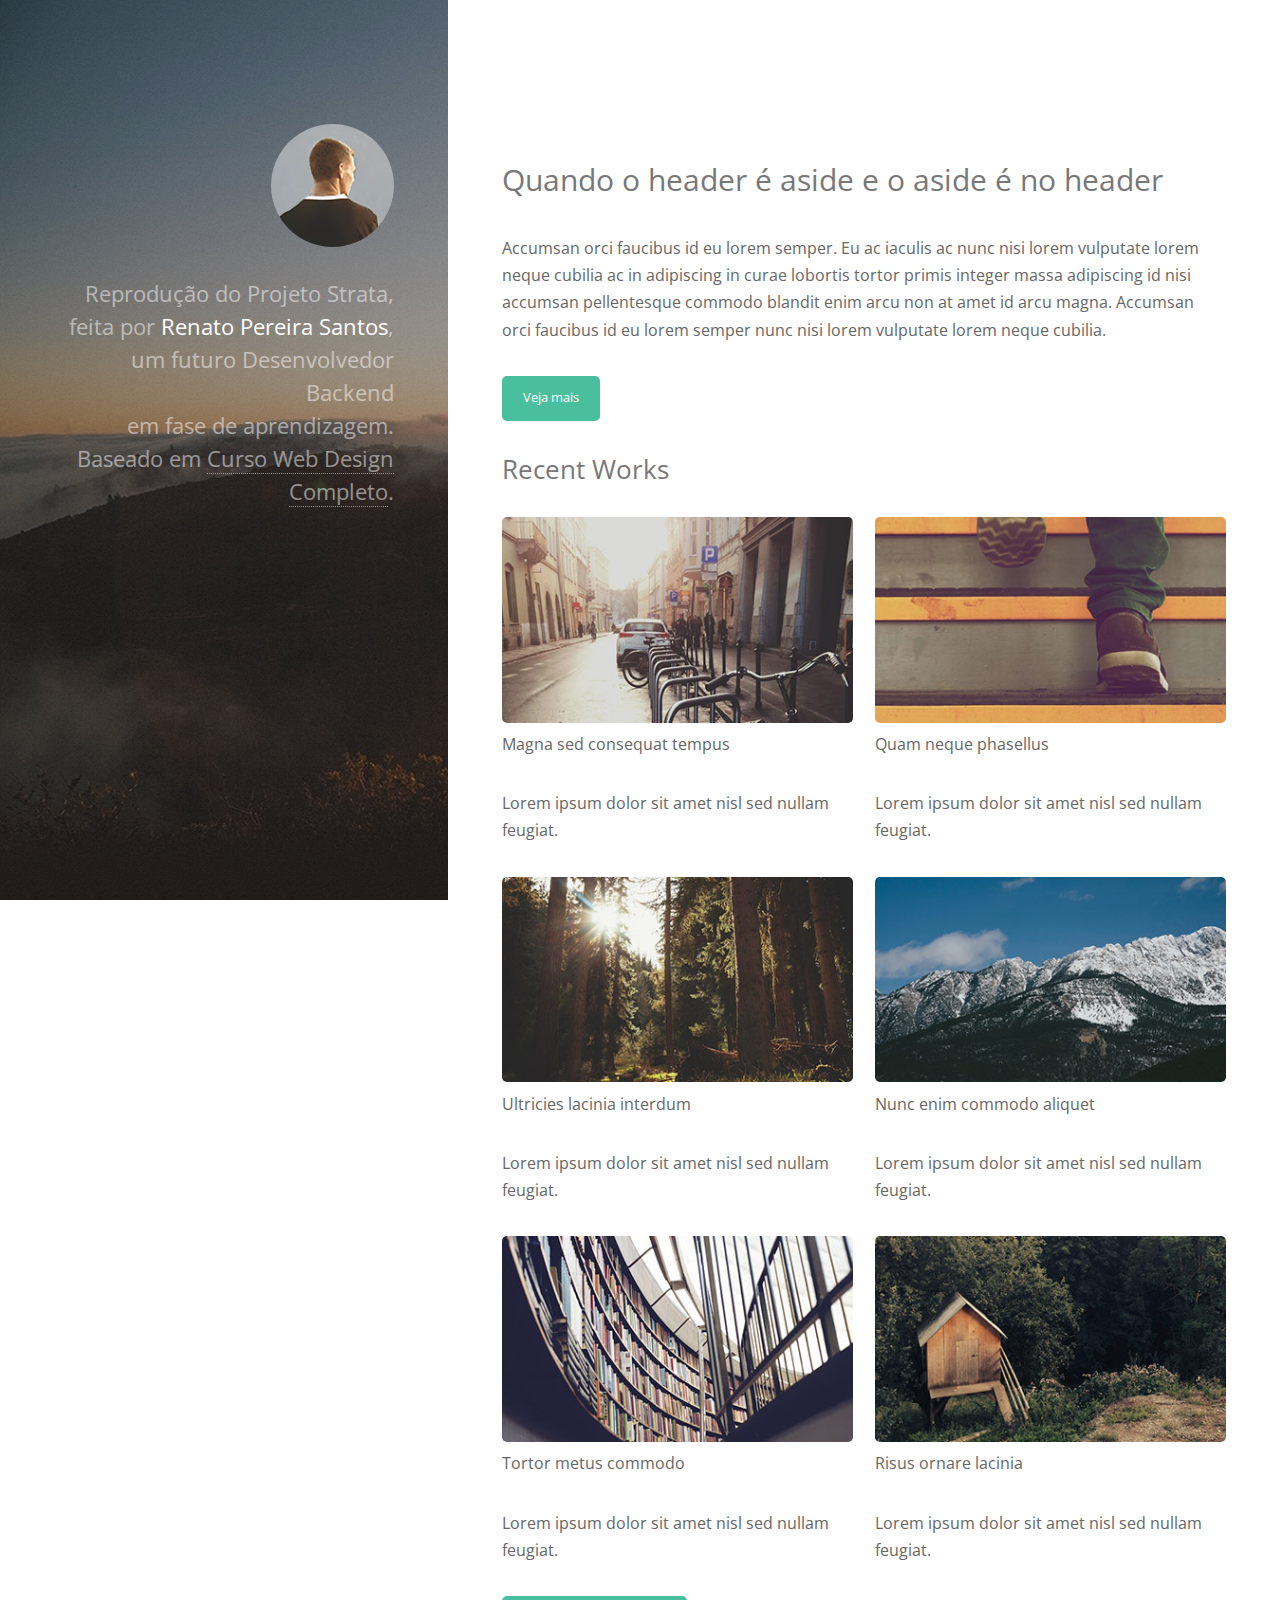
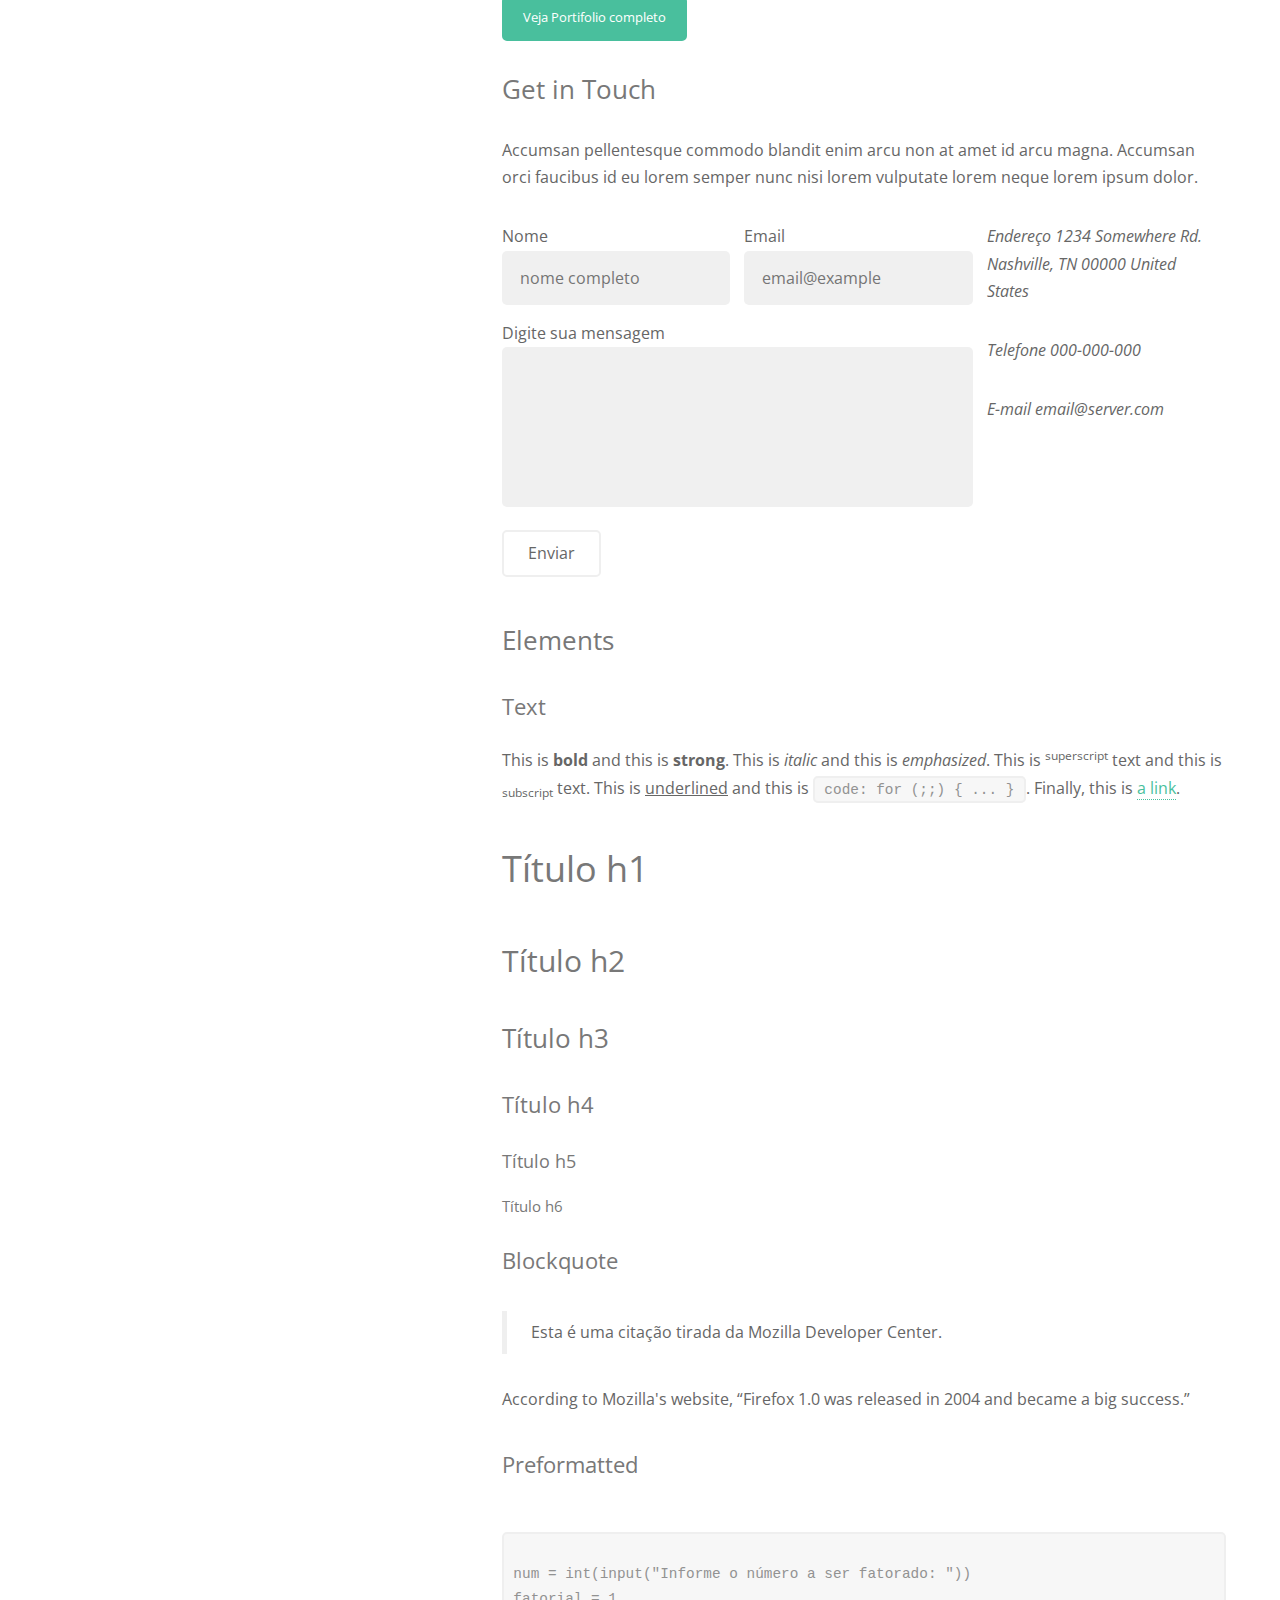
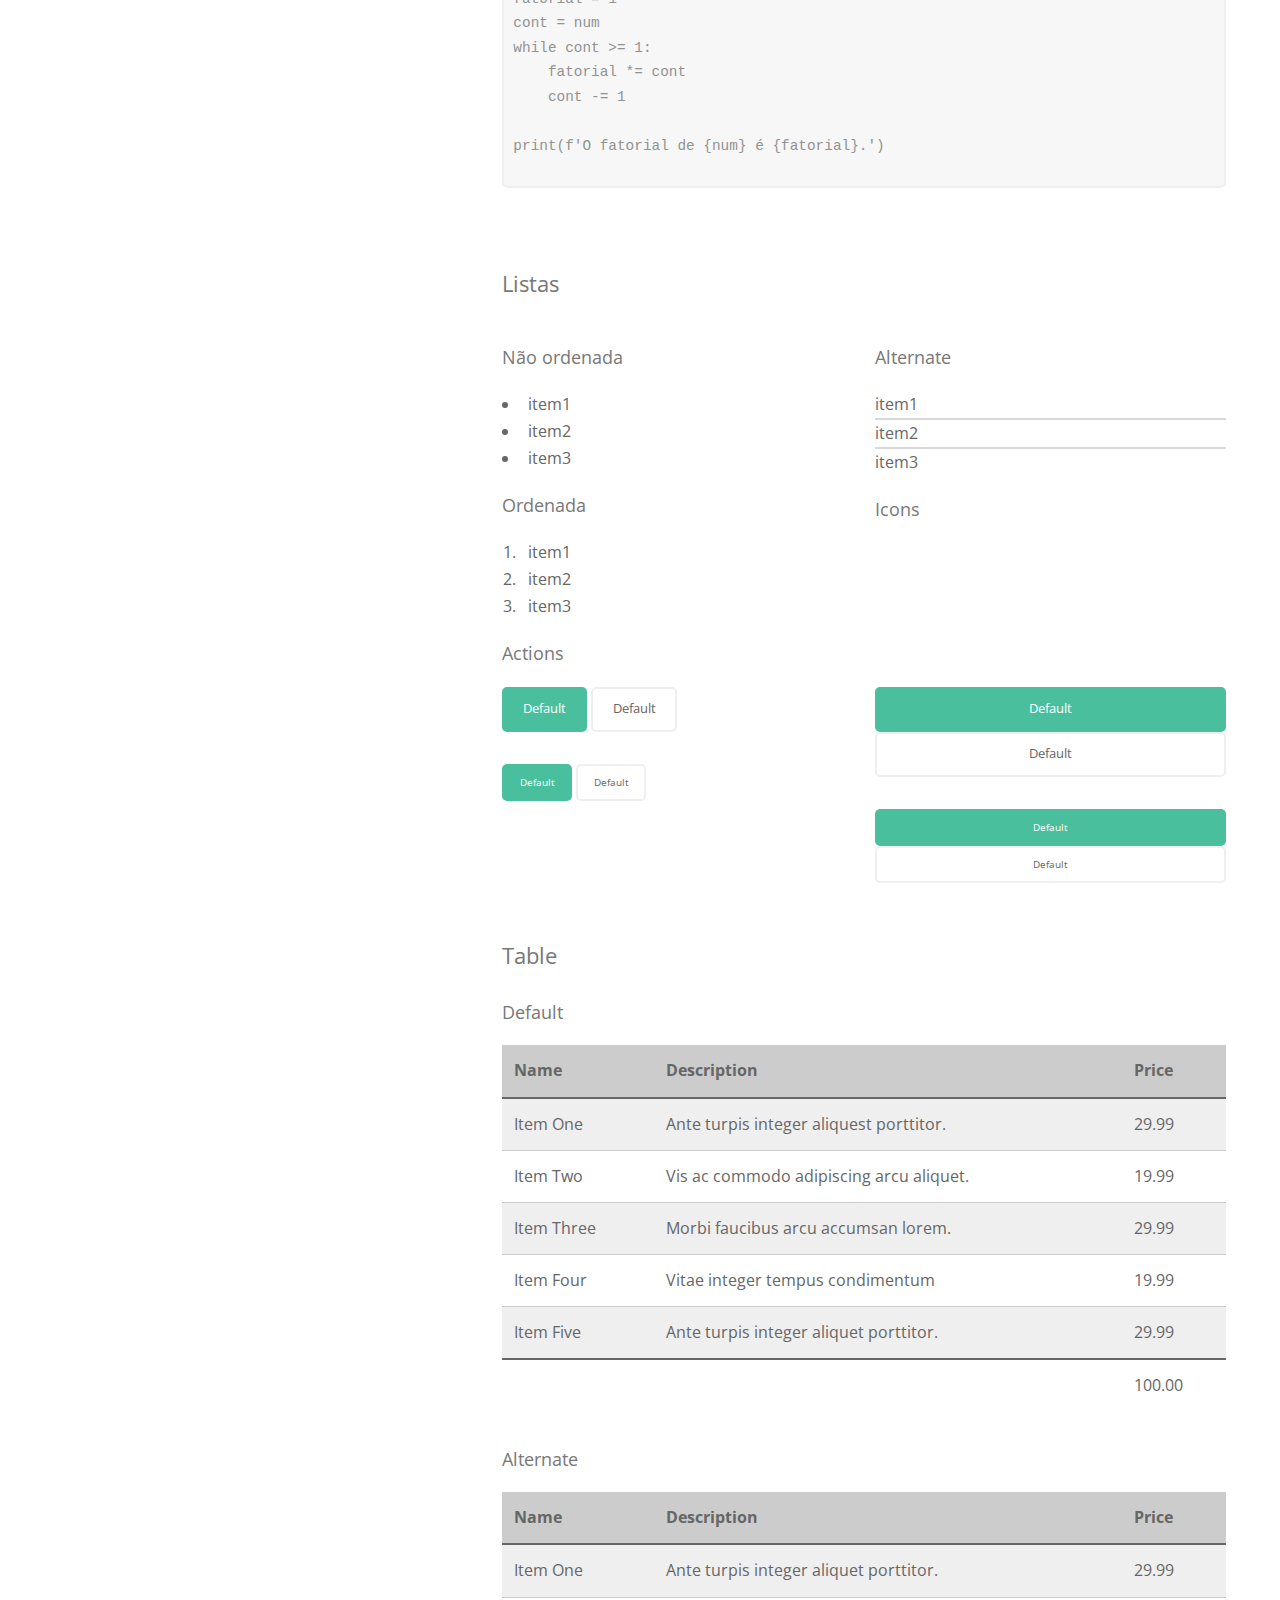
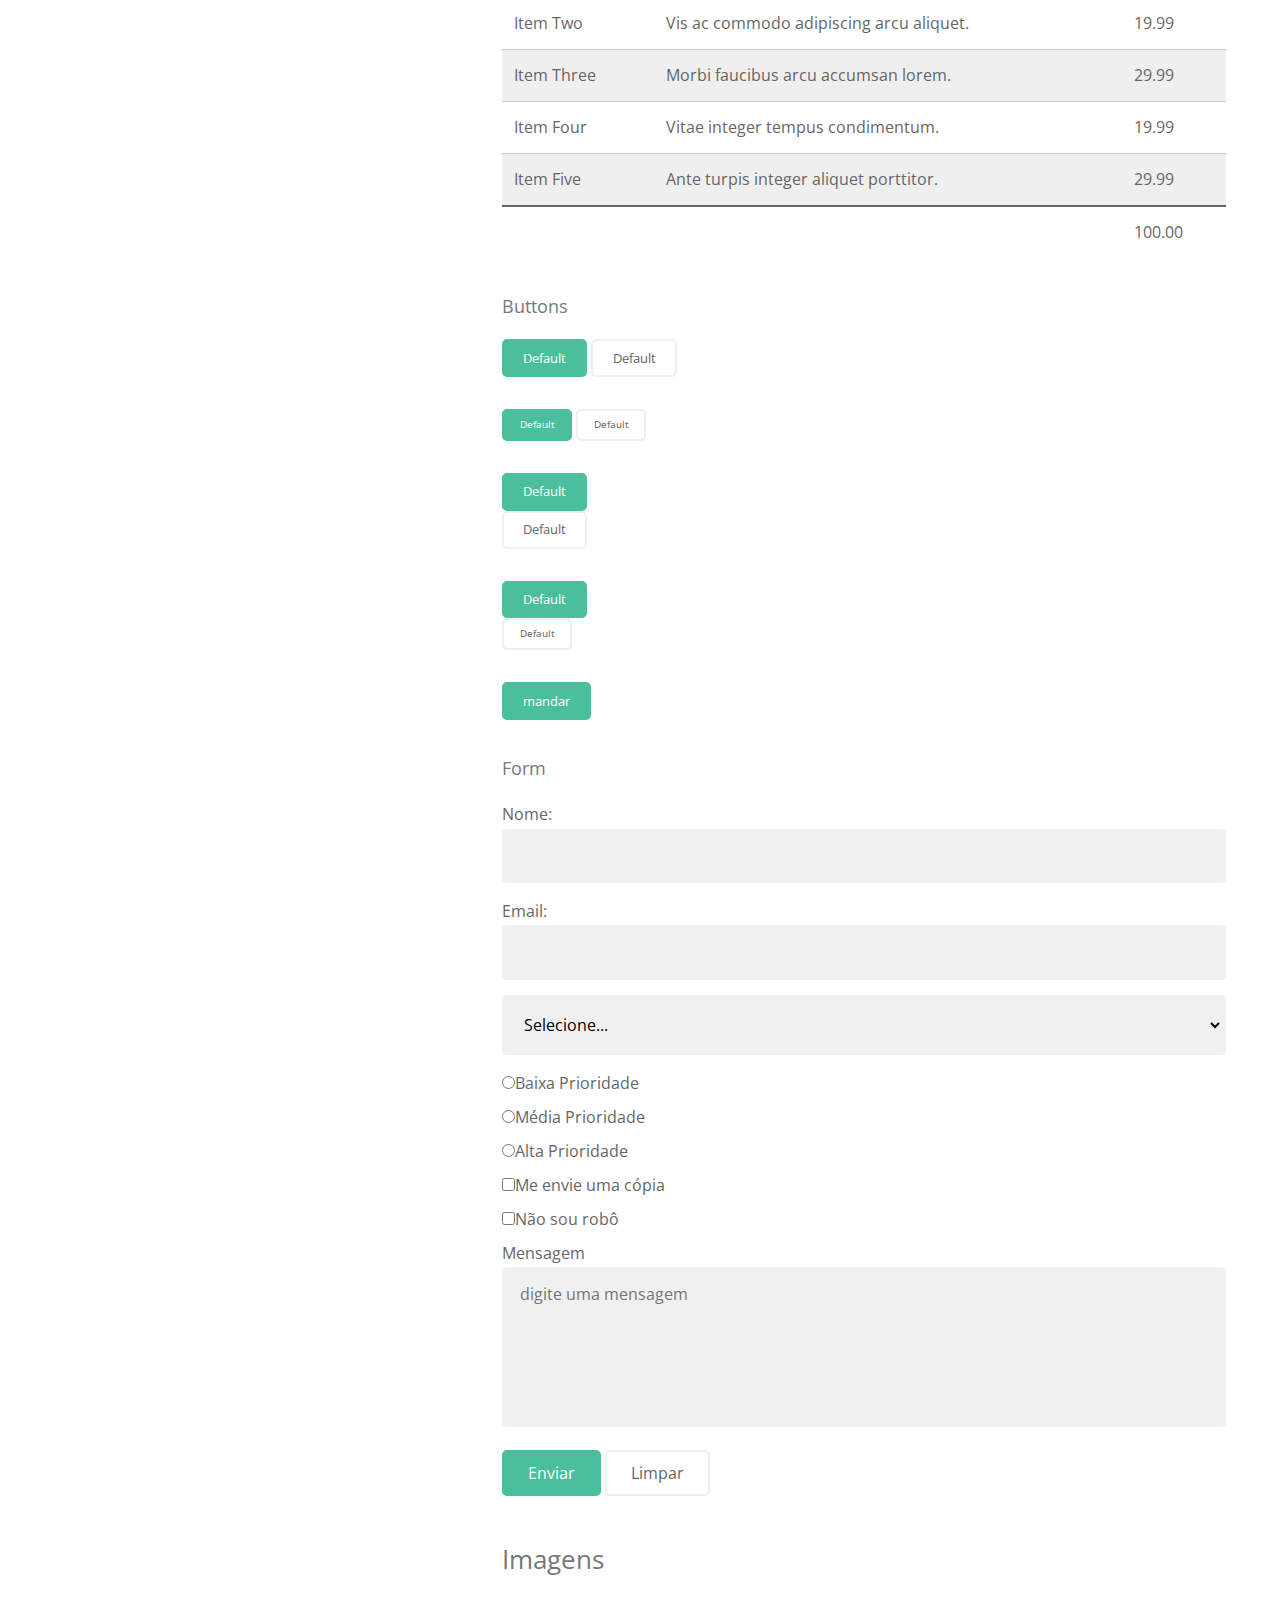
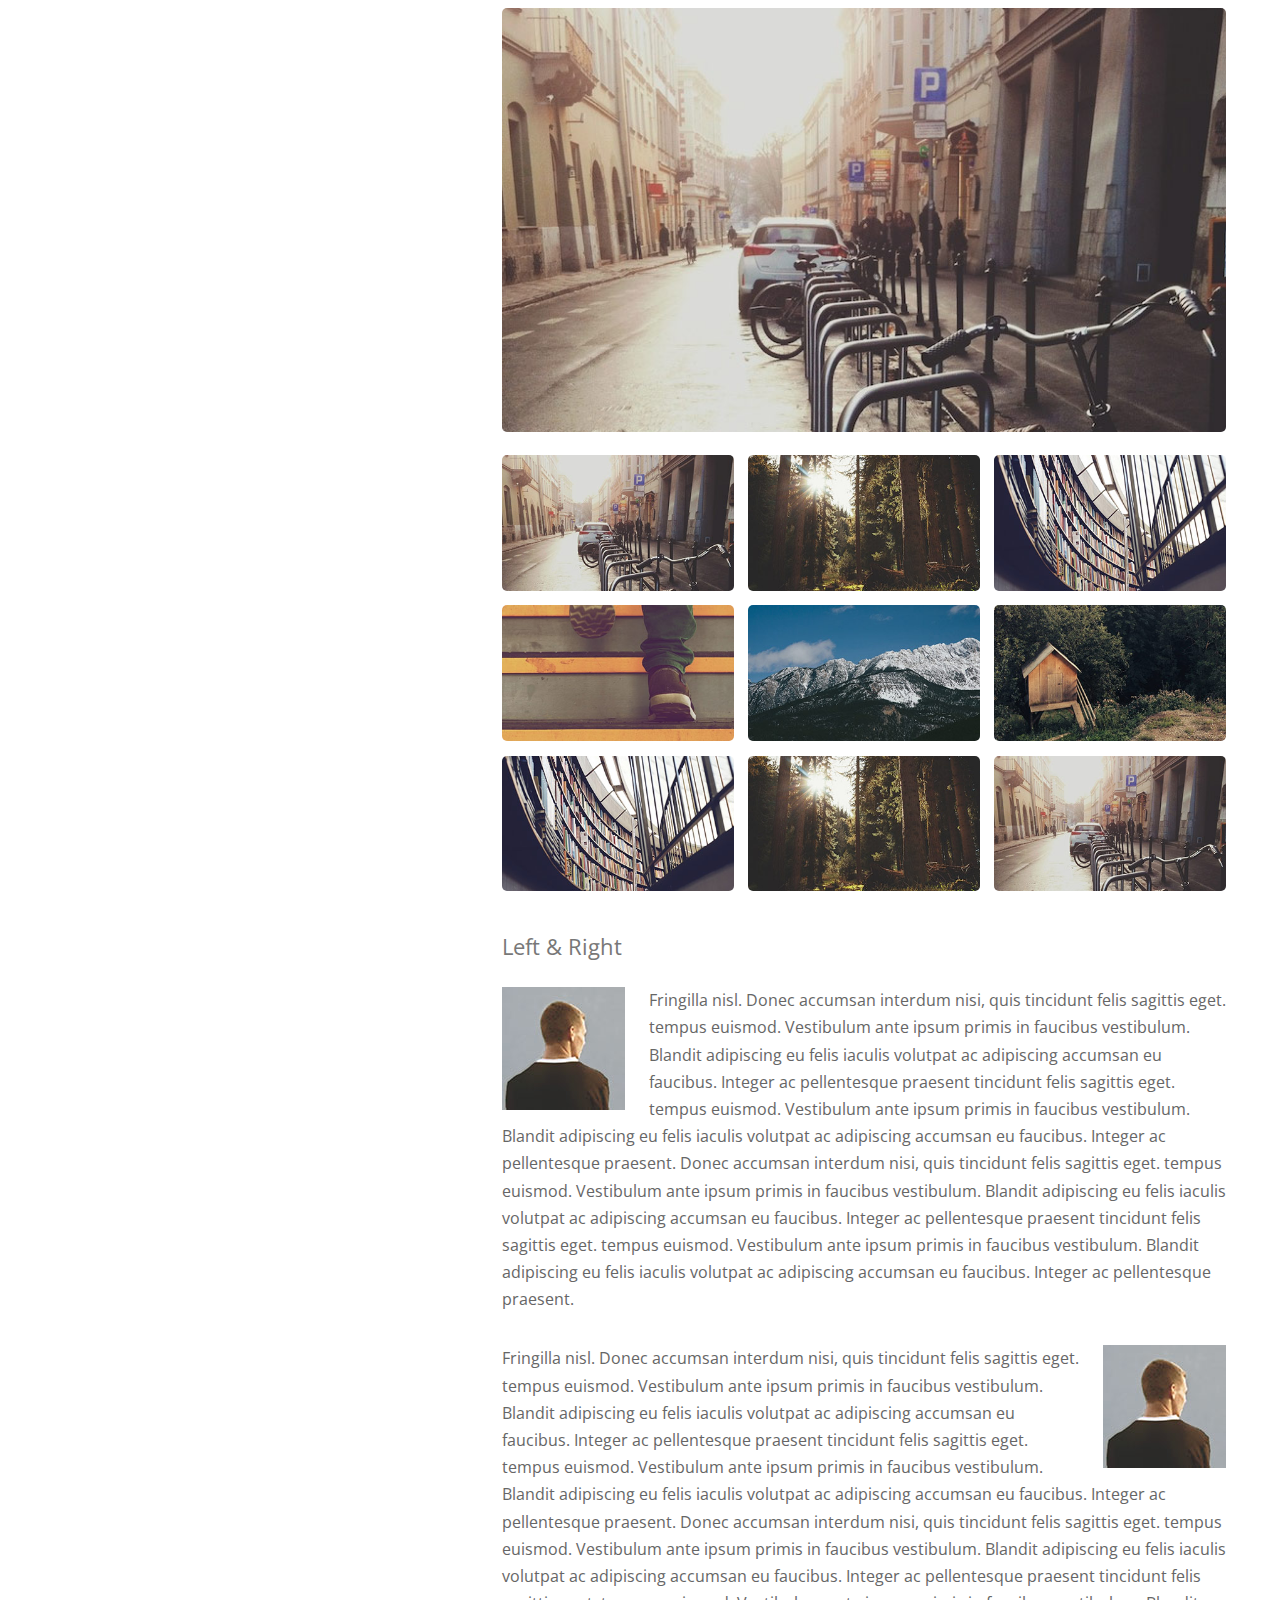
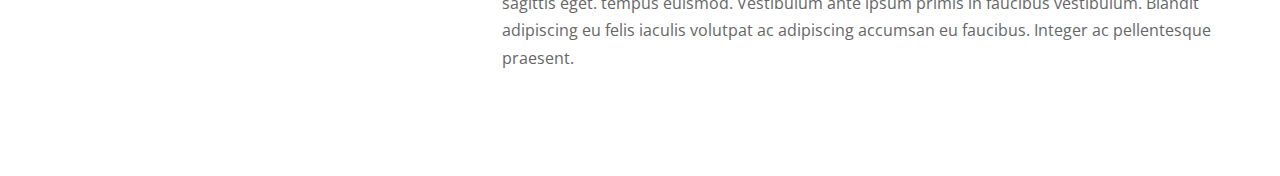
==== commit 2a14637d: "atualização da seção de formulário" ====
--- a/ProjetoStrata/index.html
+++ b/ProjetoStrata/index.html
@@ -19,7 +19,7 @@
 
 <body>
     <header class="main-header">
-        <a href="index.html" class="main-header-link">
+        <a href="index.html" class="main-header-link imagem-link">
             <img src="images/avatar.jpg" alt="texto alternativo">
         </a>
         <h1 class="main-header-title">Reprodução do Projeto Strata, <br> feita por <strong>Renato Pereira
@@ -41,57 +41,65 @@
         </section>
 
         <section class="main-content-section">
+                
             <h3>Recent Works</h3>
-
-            <article class="recent-works-card">
-                <a href="images/fulls/01.jpg">
-                    <img src="images/thumbs/01.jpg" alt="descrição">
-                </a>
-                <p class="recent-works-card-title">Magna sed consequat tempus</p>
-                <p>Lorem ipsum dolor sit amet nisl sed nullam feugiat.</p>
-            </article>
-
-            <article class="recent-works-card">
-                <a href="images/fulls/02.jpg">
-                    <img src="images/thumbs/02.jpg" alt="descrição">
-                </a>
-                <p class="recent-works-card-title">Ultricies lacinia interdum</p>
-                <p>Lorem ipsum dolor sit amet nisl sed nullam feugiat.</p>
-            </article>
-
-            <article class="recent-works-card">
-                <a href="images/fulls/03.jpg">
-                    <img src="images/thumbs/03.jpg" alt="descrição">
-                </a>
-                <p class="recent-works-card-title">Tortor metus commodo</p>
-                <p>Lorem ipsum dolor sit amet nisl sed nullam feugiat.</p>
-            </article>
-
-            <article class="recent-works-card">
-                <a href="images/fulls/04.jpg">
-                    <img src="images/thumbs/04.jpg" alt="descrição">
-                </a>
-                <p class="recent-works-card-title">Quam neque phasellus</p>
-                <p>Lorem ipsum dolor sit amet nisl sed nullam feugiat.</p>
-            </article>
-
-            <article class="recent-works-card">
-                <a href="images/fulls/05.jpg">
-                    <img src="images/thumbs/05.jpg" alt="descrição">
-                </a>
-                <p class="recent-works-card-title">Nunc enim commodo aliquets</p>
-                <p>Lorem ipsum dolor sit amet nisl sed nullam feugiat.</p>
-            </article>
-
-            <article class="recent-works-card">
-                <a href="images/fulls/06.jpg">
-                    <img src="images/thumbs/06.jpg" alt="descrição">
-                </a>
-                <p class="recent-works-card-title">Risus ornare lacinia</p>
-                <p>Lorem ipsum dolor sit amet nisl sed nullam feugiat.</p>
-            </article>
-
-            <a href="#" title="Veja o Portifólio completo" class="button-default">Veja o Portifólio completo</a>
+            
+            <div class="row">
+                <div class="col-2">
+            
+                    <article class="recent-works-card">
+                        <a class="imagem-link" href="images/fulls/01.jpg">
+                            <img src="images/thumbs/01.jpg" title="descrição">
+                        </a>
+                        <p class="recent-works-card-title">Magna sed consequat tempus</p>
+                        <p>Lorem ipsum dolor sit amet nisl sed nullam feugiat.</p>
+                    </article>
+            
+                    <article class="recent-works-card">
+                        <a class="imagem-link" href="images/fulls/02.jpg">
+                            <img src="images/thumbs/02.jpg" title="descrição">
+                        </a>
+                        <p class="recent-works-card-title">Ultricies lacinia interdum</p>
+                        <p>Lorem ipsum dolor sit amet nisl sed nullam feugiat.</p>
+                    </article>
+            
+                    <article class="recent-works-card">
+                        <a class="imagem-link" href="images/fulls/03.jpg">
+                            <img src="images/thumbs/03.jpg" title="descrição">
+                        </a>
+                        <p class="recent-works-card-title">Tortor metus commodo</p>
+                        <p>Lorem ipsum dolor sit amet nisl sed nullam feugiat.</p>
+                    </article>
+                </div>
+                <div class="col-2">
+            
+                    <article class="recent-works-card">
+                        <a class="imagem-link" href="images/fulls/04.jpg">
+                            <img src="images/thumbs/04.jpg" title="descrição">
+                        </a>
+                        <p class="recent-works-card-title">Quam neque phasellus</p>
+                        <p>Lorem ipsum dolor sit amet nisl sed nullam feugiat.</p>
+                    </article>
+
+                     <article class="recent-works-card">
+                        <a class="imagem-link" href="images/fulls/05.jpg">
+                            <img src="images/thumbs/05.jpg" title="descrição">
+                        </a>
+                        <p class="recent-works-card-title">Nunc enim commodo aliquet</p>
+                        <p>Lorem ipsum dolor sit amet nisl sed nullam feugiat.</p>
+                    </article>
+
+                     <article class="recent-works-card">
+                        <a class="imagem-link" href="images/fulls/06.jpg">
+                            <img src="images/thumbs/06.jpg" title="descrição">
+                        </a>
+                        <p class="recent-works-card-title">Risus ornare lacinia</p>
+                        <p>Lorem ipsum dolor sit amet nisl sed nullam feugiat.</p>
+                    </article>
+                </div>
+            </div> <!-- row -->
+            
+            <a href="#" title="Veja Portifolio completo" class="button-default">Veja Portifolio completo</a>
         </section>
 
         <section class="main-content-section">
@@ -395,9 +403,9 @@
                 <label for="msg">Mensagem</label>
                 <textarea placeholder="digite uma mensagem" id="msg"></textarea>
 
-                <input type="submit" class="button-default" value="Enviar">
-
-                <input type="reset" class="button-default-stroke" value="Limpar">
+                <input type="submit" class="button-default button-default-big" value="Enviar">
+
+                <input type="reset" class="button-default button-default-stroke button-default-big" value="Limpar">
             </form>
         </section>
 
@@ -408,16 +416,16 @@
                 <img src="images/fulls/01.jpg" alt="descrição">
             </div>
 
-            <div class="gallery-thumb">
-                <img src="images/thumbs/01.jpg" alt="descrição">
-                <img src="images/thumbs/02.jpg" alt="descrição">
-                <img src="images/thumbs/03.jpg" alt="descrição">
-                <img src="images/thumbs/04.jpg" alt="descrição">
-                <img src="images/thumbs/05.jpg" alt="descrição">
-                <img src="images/thumbs/06.jpg" alt="descrição">
-                <img src="images/thumbs/01.jpg" alt="descrição">
-                <img src="images/thumbs/02.jpg" alt="descrição">
-                <img src="images/thumbs/03.jpg" alt="descrição">
+            <div class="gallery-thumb row">
+                <img class="col-1-3" src="images/thumbs/01.jpg" alt="descrição">
+                <img class="col-1-3" src="images/thumbs/02.jpg" alt="descrição">
+                <img class="col-1-3" src="images/thumbs/03.jpg" alt="descrição">
+                <img class="col-1-3" src="images/thumbs/04.jpg" alt="descrição">
+                <img class="col-1-3" src="images/thumbs/05.jpg" alt="descrição">
+                <img class="col-1-3" src="images/thumbs/06.jpg" alt="descrição">
+                <img class="col-1-3" src="images/thumbs/03.jpg" alt="descrição">
+                <img class="col-1-3" src="images/thumbs/02.jpg" alt="descrição">
+                <img class="col-1-3" src="images/thumbs/01.jpg" alt="descrição">
             </div>
 
             <h4>Left &amp; Right</h4>
--- a/ProjetoStrata/css/estilo.css
+++ b/ProjetoStrata/css/estilo.css
@@ -16,6 +16,10 @@
 
 p{
     margin: 0 0 2em;
+}
+
+img{
+    max-width: 100%;
 }
 
 h1, h2, h3, h4, h5, h6{
@@ -100,17 +104,21 @@
     color: #49bf9d;
 }
 
-input, label, textarea{
+input, label, textarea, select{
     display: inline-block;
     width: 100%;
     box-sizing: border-box;
-}
-input, textarea{
+    resize: none;
+}
+input, textarea, select{
     background: rgb(240, 240, 240);
     padding: 15px;
     border-radius: 5px;
     border: 3px solid transparent;
     margin-bottom: 15px;
+}
+input[type="radio"], input[type="checkbox"]{
+    width: auto;
 }
 input:focus, textarea:focus{
     border: 3px solid #49bf9d;
@@ -145,6 +153,10 @@
 .button-default-full{
     display: block;
     text-align: center;
+}
+
+.imagem-link{
+    border: 0;
 }
 
 .table{
@@ -220,6 +232,25 @@
     box-sizing: border-box;
 }
 
+.main-header-link img{
+    border-radius: 50%;
+    overflow: hidden;
+}
+
+.recent-works-card img{
+    border-radius: 5px;
+    overflow: hidden;
+}
+
+
+.gallery-img img{
+    width: 100%;
+}
+.gallery-thumb img, .gallery-img img{
+    margin-bottom: 2%;
+    display: inline-block;
+    border-radius: 5px;
+}
 
 /* GRID */
 .row{
@@ -243,6 +274,26 @@
 }
 .col-1-3{
     width: 32%;
-    margin-left: 3%;
-    float: left;
+    float: left;
+}
+.col-1-3:nth-child(3n - 2) /*{1, 4, 7}*/{
+    margin-right: 2%;
+}
+.col-1-3:nth-child(3n) /*{3, 6, 9}*/{
+    margin-left: 2%;
+}
+
+.col-2-3 + .col-1-3, .col-1-3 + .col-2-3{
+    margin-left: 2%;
+}
+
+/* Imagens ao final da página */
+
+.img-left{
+    float: left;
+    margin-right: 1.5em;
+}
+.img-right{
+    float: right;
+    margin-left: 1.5em;
 }